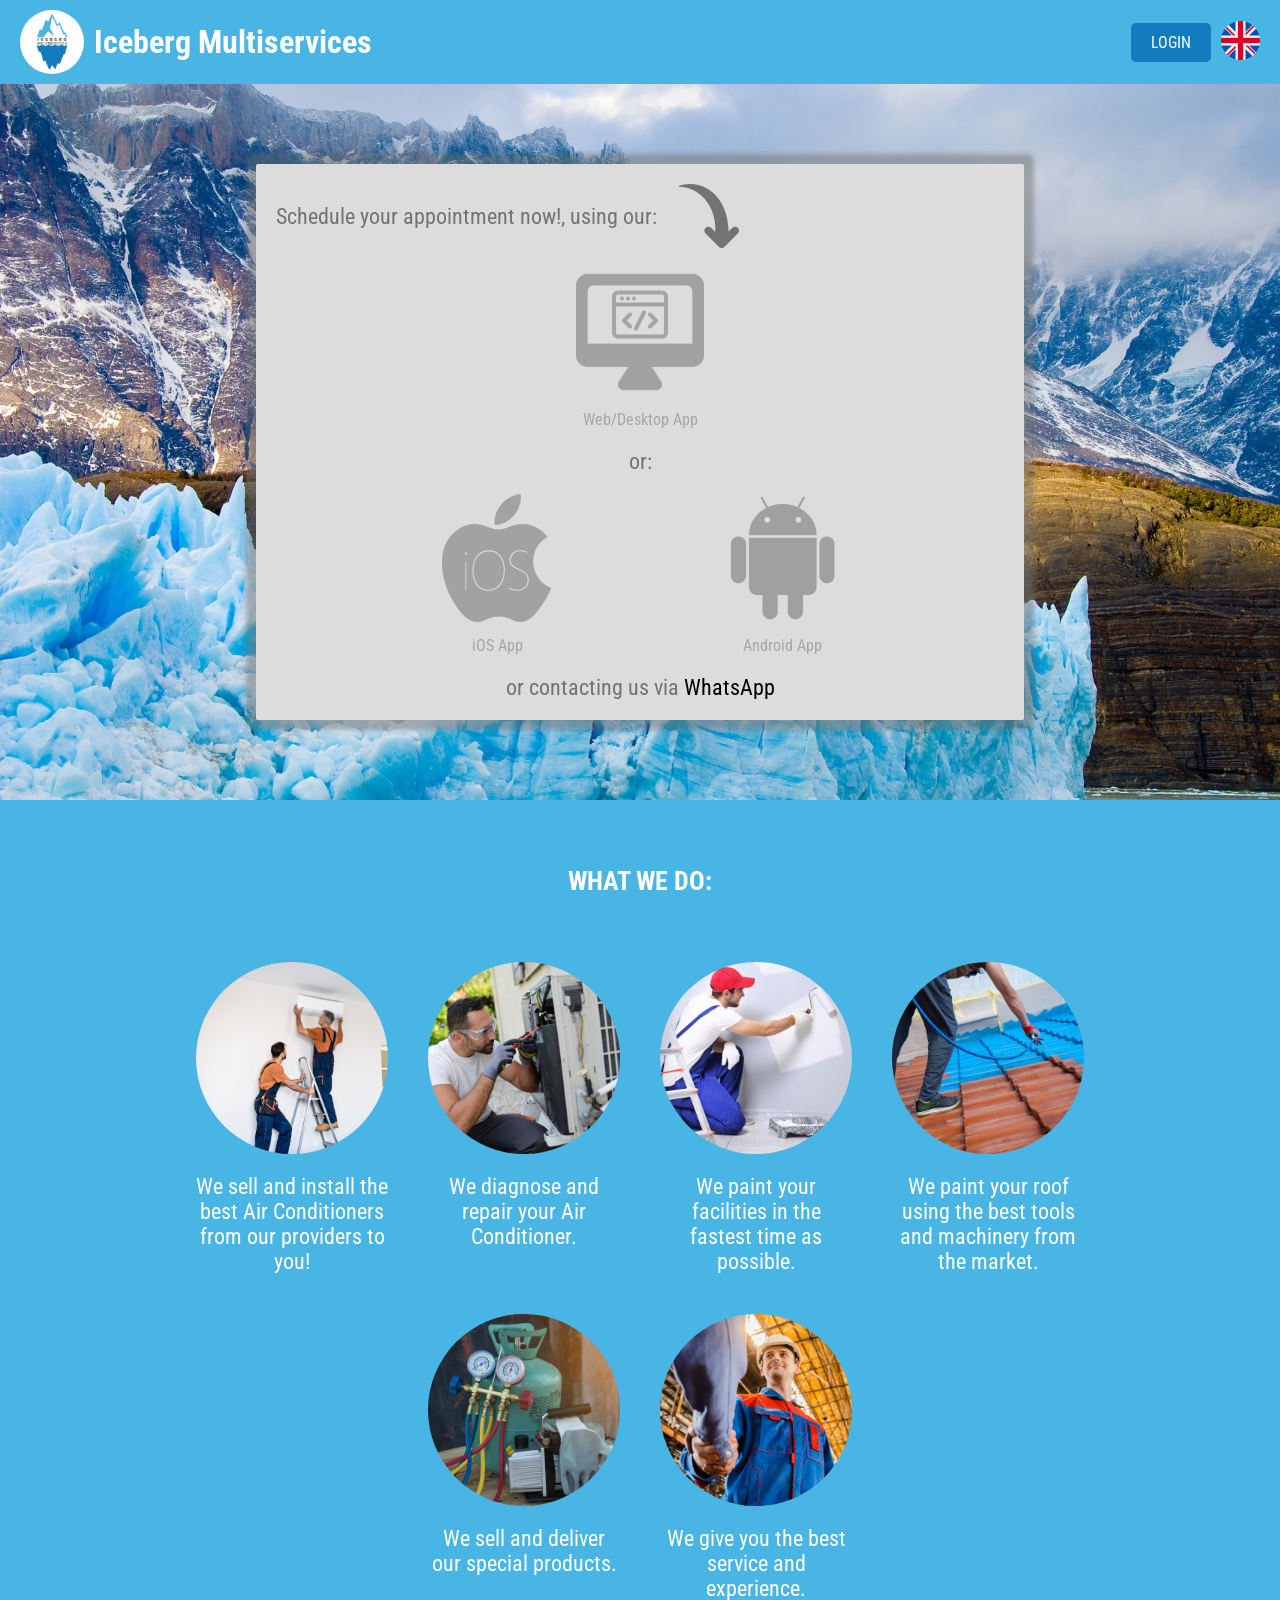
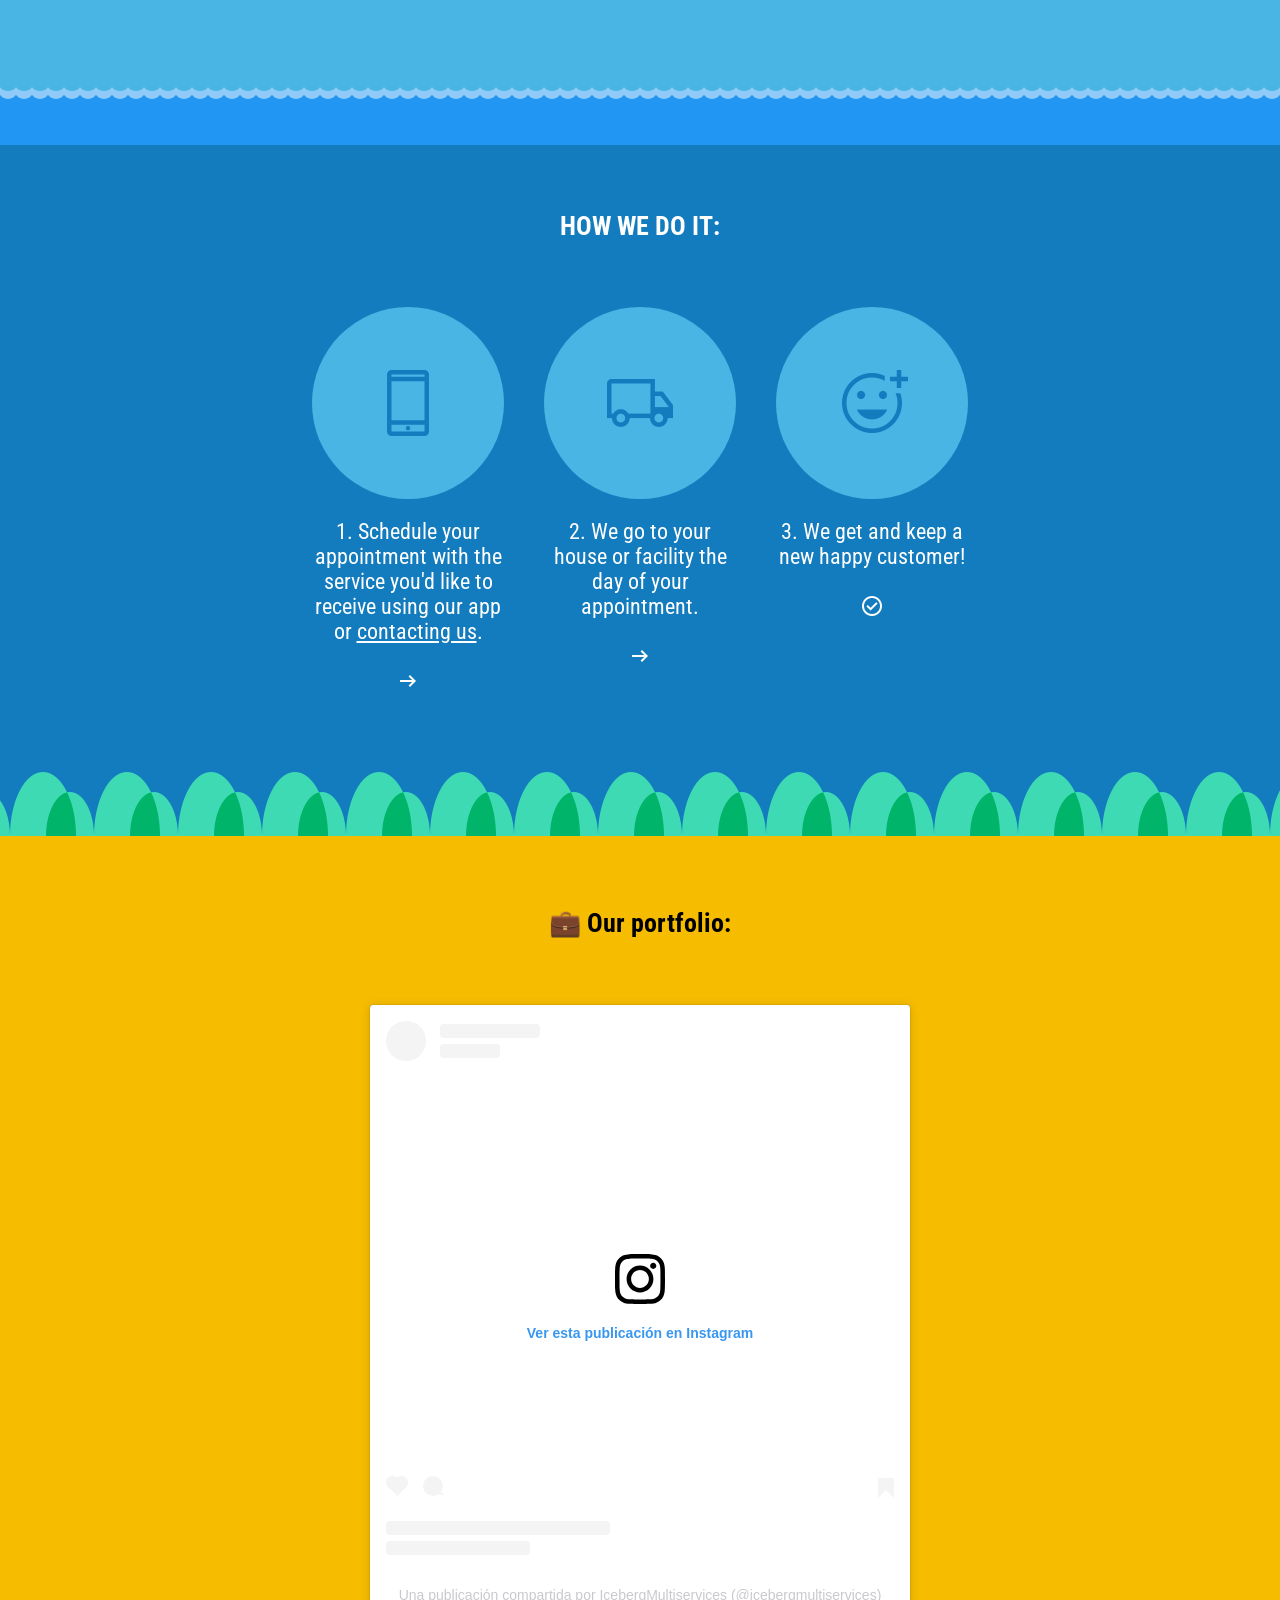
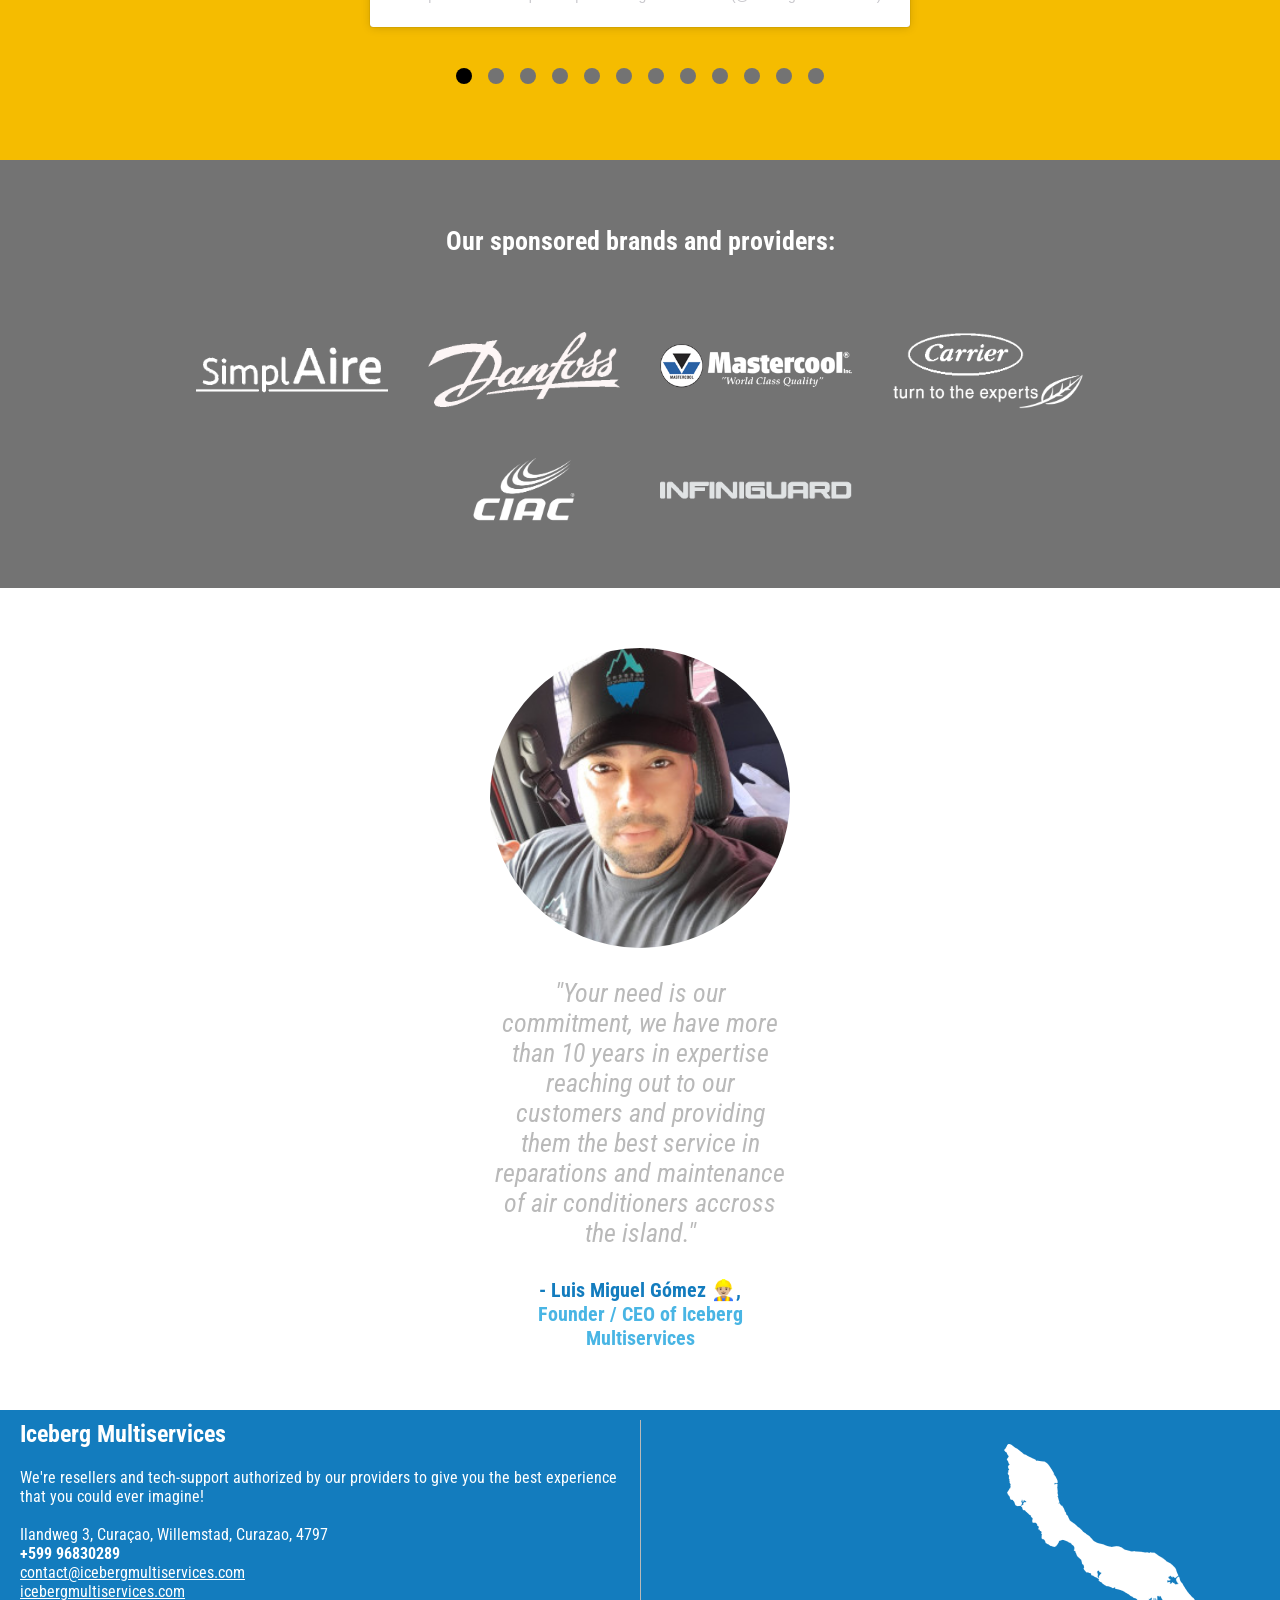
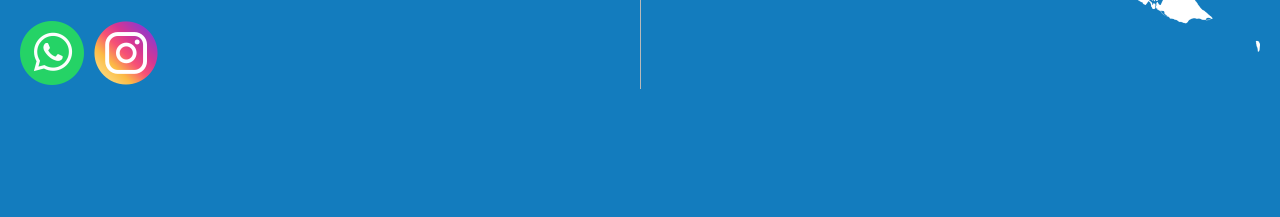
==== index.html @ 983db7c9 "Create markup and style for Language Window." ====
<!DOCTYPE html>
<html lang="en">

<head>
    <meta charset="UTF-8">
    <meta http-equiv="X-UA-Compatible" content="IE=edge">
    <meta name="viewport" content="width=device-width, initial-scale=1.0">
    <link rel="stylesheet" href="/css/index.css">
    <link rel="stylesheet" href="https://fonts.googleapis.com/css?family=Roboto%20Condensed">
    <link rel="stylesheet"
        href="https://fonts.googleapis.com/css2?family=Material+Symbols+Outlined:opsz,wght,FILL,GRAD@48,400,0,0" />
    <link rel="icon" type="image/png" href="/img/logo-rounded.png" />
    <title>Iceberg Multiservices</title>
    <script src="https://ajax.googleapis.com/ajax/libs/jquery/3.6.1/jquery.min.js"></script>
    <script src="/js/index.js"></script>
</head>

<body class="white-bg">
    <section class="popup-bg black-bg-opaque-5">
        <div class="window">
            <div class="row header">
                <button class="close-window light-grey">
                    <span class="material-symbols-outlined">close</span>
                </button>
            </div>

            <div class="row">
                <button class="language">
                    <img src="/img/index/languages/papiamento.png" alt="Papiamento Language">

                    <div class="text light-blue">Papiamentu</div>
                </button>

                <button class="language">
                    <img src="/img/index/languages/dutch.png" alt="Dutch Language">

                    <div class="text light-blue">Nederlands</div>
                </button>
            </div>

            <div class="row">
                <button class="language">
                    <img src="/img/index/languages/spanish.png" alt="Spanish Language">

                    <div class="text light-blue">Español</div>
                </button>

                <button class="language">
                    <img src="/img/index/languages/english.png" alt="English Language">

                    <div class="text light-blue">English</div>
                </button>
            </div>
        </div>
    </section>

    <header class="white light-blue-bg">
        <div class="left">
            <img src="/img/index/logo.jpeg" width="64" height="64" alt="Iceberg Multiservices Logo" />
            <h1>Iceberg Multiservices</h1>
        </div>

        <div class="right">
            <a class="btn normal dark-blue" href="#" onclick="return false;">Login</a>

            <button class="switch-language" title="Select Your Language">
                <img src="/img/index/languages/english.png" alt="Language Icon">
            </button>
        </div>
    </header>

    <section class="downloads">
        <div class="apps lightest-grey-bg">
            <div class="row header">
                <div class="dark-grey">Schedule your appointment now!, using our:</div>

                <img src="/img/index/download-arrow.png" alt="Schedule your appointment now." />
            </div>

            <div class="row">

                <!-- title="Web/Desktop App" -->
                <a class="disabled" href="#" target="_blank" title="Coming soon!" onclick="return false;">
                    <div>
                        <img src="/img/index/apps/open-web-app.png" alt="Open Web App">

                        <div class="text dark-grey">Web/Desktop App</div>
                    </div>
                </a>
            </div>

            <div class="row header center">
                <div class="dark-grey">or:</div>
            </div>

            <div class="row">
                <!-- title="iOS App" -->
                <a class="disabled" href="#" target="_blank" title="Coming soon!" onclick="return false;">
                    <div>
                        <img src="/img/index/apps/get-ios-app.png" alt="Get iOS App">

                        <div class="text dark-grey">iOS App</div>
                    </div>
                </a>

                <!-- title="Android App" -->
                <a class="disabled" href="#" target="_blank" title="Coming soon!" onclick="return false;">
                    <div>
                        <img src="/img/index/apps/get-android-app.png" alt="Get Android App">

                        <div class="text dark-grey">Android App</div>
                    </div>
                </a>
            </div>

            <div class="row header center">
                <div class="dark-grey">or contacting us via <a class="black" href="https://wa.me/59996830289"
                        target="_blank">WhatsApp</a></div>
            </div>
        </div>
    </section>

    <section class="services sea-waves light-blue-bg">
        <section class="row">
            <h3 class="white">What we do:</h3>
        </section>

        <section class="row">
            <div class="service">
                <img src="/img/index/services/air-conditioner-installation.jpg" alt="Air conditioner installation" />

                <p class="text white">We sell and install the best Air Conditioners from our providers to you!</p>
            </div>

            <div class="service">
                <img src="/img/index/services/air-conditioner-repair.jpg" alt="Air conditioner repair" />

                <p class="text white">We diagnose and repair your Air Conditioner.</p>
            </div>

            <div class="service">
                <img src="/img/index/services/facility-painting.jpg" alt="Facility painting" />

                <p class="text white">We paint your facilities in the fastest time as possible.</p>
            </div>

            <div class="service">
                <img src="/img/index/services/roof-painting.jpg" alt="Roof painting" />

                <p class="text white">We paint your roof using the best tools and machinery from the market.</p>
            </div>
        </section>

        <section class="row">
            <!-- TODO: Separate and specify products with more details... -->
            <div class="service">
                <img src="/img/index/services/special-products.jpg" alt="Special products" />

                <p class="text white">We sell and deliver our special products.</p>
            </div>

            <div class="service">
                <img src="/img/index/services/happy-customer.jpg" alt="Happy customer" />

                <p class="text white">We give you the best service and experience.</p>
            </div>
        </section>
    </section>

    <section class="services hills dark-blue-bg">
        <section class="row">
            <h3 class="white">How we do it:</h3>
        </section>

        <section class="row">
            <div class="service">
                <div class="icon-container light-blue-bg">
                    <span class="material-symbols-outlined dark-blue">phone_iphone</span>
                </div>

                <p class="text white">1. Schedule your appointment with the service you'd like to receive using our app
                    or <a class="white" href="https://wa.me/59996830289" target="_blank">contacting
                        us</a>.<br /><br /><span class="material-symbols-outlined white">arrow_right_alt</span></p>
            </div>

            <div class="service">
                <div class="icon-container light-blue-bg">
                    <span class="material-symbols-outlined dark-blue">local_shipping</span>
                </div>

                <p class="text white">2. We go to your house or facility the day of your appointment.<br /><br /><span
                        class="material-symbols-outlined white">arrow_right_alt</span></p>
            </div>

            <div class="service">
                <div class="icon-container light-blue-bg">
                    <span class="material-symbols-outlined dark-blue">add_reaction</span>
                </div>

                <p class="text white">3. We get and keep a new happy customer!<br /><br /><span
                        class="material-symbols-outlined white">check_circle</span></p>
            </div>
        </section>
    </section>

    <section class="services portfolio yellow-bg">
        <section class="row">
            <h3 class="black">💼 Our portfolio:</h3>
        </section>

        <section id="portfolio-1" class="row">
            <blockquote class="instagram-media" data-instgrm-captioned data-instgrm-permalink="https://www.instagram.com/tv/CVeFFWPDrGi/?utm_source=ig_embed&amp;utm_campaign=loading" data-instgrm-version="14" style=" background:#FFF; border:0; border-radius:3px; box-shadow:0 0 1px 0 rgba(0,0,0,0.5),0 1px 10px 0 rgba(0,0,0,0.15); margin: 1px; max-width:540px; min-width:326px; padding:0; width:99.375%; width:-webkit-calc(100% - 2px); width:calc(100% - 2px);"><div style="padding:16px;"> <a href="https://www.instagram.com/tv/CVeFFWPDrGi/?utm_source=ig_embed&amp;utm_campaign=loading" style=" background:#FFFFFF; line-height:0; padding:0 0; text-align:center; text-decoration:none; width:100%;" target="_blank"> <div style=" display: flex; flex-direction: row; align-items: center;"> <div style="background-color: #F4F4F4; border-radius: 50%; flex-grow: 0; height: 40px; margin-right: 14px; width: 40px;"></div> <div style="display: flex; flex-direction: column; flex-grow: 1; justify-content: center;"> <div style=" background-color: #F4F4F4; border-radius: 4px; flex-grow: 0; height: 14px; margin-bottom: 6px; width: 100px;"></div> <div style=" background-color: #F4F4F4; border-radius: 4px; flex-grow: 0; height: 14px; width: 60px;"></div></div></div><div style="padding: 19% 0;"></div> <div style="display:block; height:50px; margin:0 auto 12px; width:50px;"><svg width="50px" height="50px" viewBox="0 0 60 60" version="1.1" xmlns="https://www.w3.org/2000/svg" xmlns:xlink="https://www.w3.org/1999/xlink"><g stroke="none" stroke-width="1" fill="none" fill-rule="evenodd"><g transform="translate(-511.000000, -20.000000)" fill="#000000"><g><path d="M556.869,30.41 C554.814,30.41 553.148,32.076 553.148,34.131 C553.148,36.186 554.814,37.852 556.869,37.852 C558.924,37.852 560.59,36.186 560.59,34.131 C560.59,32.076 558.924,30.41 556.869,30.41 M541,60.657 C535.114,60.657 530.342,55.887 530.342,50 C530.342,44.114 535.114,39.342 541,39.342 C546.887,39.342 551.658,44.114 551.658,50 C551.658,55.887 546.887,60.657 541,60.657 M541,33.886 C532.1,33.886 524.886,41.1 524.886,50 C524.886,58.899 532.1,66.113 541,66.113 C549.9,66.113 557.115,58.899 557.115,50 C557.115,41.1 549.9,33.886 541,33.886 M565.378,62.101 C565.244,65.022 564.756,66.606 564.346,67.663 C563.803,69.06 563.154,70.057 562.106,71.106 C561.058,72.155 560.06,72.803 558.662,73.347 C557.607,73.757 556.021,74.244 553.102,74.378 C549.944,74.521 548.997,74.552 541,74.552 C533.003,74.552 532.056,74.521 528.898,74.378 C525.979,74.244 524.393,73.757 523.338,73.347 C521.94,72.803 520.942,72.155 519.894,71.106 C518.846,70.057 518.197,69.06 517.654,67.663 C517.244,66.606 516.755,65.022 516.623,62.101 C516.479,58.943 516.448,57.996 516.448,50 C516.448,42.003 516.479,41.056 516.623,37.899 C516.755,34.978 517.244,33.391 517.654,32.338 C518.197,30.938 518.846,29.942 519.894,28.894 C520.942,27.846 521.94,27.196 523.338,26.654 C524.393,26.244 525.979,25.756 528.898,25.623 C532.057,25.479 533.004,25.448 541,25.448 C548.997,25.448 549.943,25.479 553.102,25.623 C556.021,25.756 557.607,26.244 558.662,26.654 C560.06,27.196 561.058,27.846 562.106,28.894 C563.154,29.942 563.803,30.938 564.346,32.338 C564.756,33.391 565.244,34.978 565.378,37.899 C565.522,41.056 565.552,42.003 565.552,50 C565.552,57.996 565.522,58.943 565.378,62.101 M570.82,37.631 C570.674,34.438 570.167,32.258 569.425,30.349 C568.659,28.377 567.633,26.702 565.965,25.035 C564.297,23.368 562.623,22.342 560.652,21.575 C558.743,20.834 556.562,20.326 553.369,20.18 C550.169,20.033 549.148,20 541,20 C532.853,20 531.831,20.033 528.631,20.18 C525.438,20.326 523.257,20.834 521.349,21.575 C519.376,22.342 517.703,23.368 516.035,25.035 C514.368,26.702 513.342,28.377 512.574,30.349 C511.834,32.258 511.326,34.438 511.181,37.631 C511.035,40.831 511,41.851 511,50 C511,58.147 511.035,59.17 511.181,62.369 C511.326,65.562 511.834,67.743 512.574,69.651 C513.342,71.625 514.368,73.296 516.035,74.965 C517.703,76.634 519.376,77.658 521.349,78.425 C523.257,79.167 525.438,79.673 528.631,79.82 C531.831,79.965 532.853,80.001 541,80.001 C549.148,80.001 550.169,79.965 553.369,79.82 C556.562,79.673 558.743,79.167 560.652,78.425 C562.623,77.658 564.297,76.634 565.965,74.965 C567.633,73.296 568.659,71.625 569.425,69.651 C570.167,67.743 570.674,65.562 570.82,62.369 C570.966,59.17 571,58.147 571,50 C571,41.851 570.966,40.831 570.82,37.631"></path></g></g></g></svg></div><div style="padding-top: 8px;"> <div style=" color:#3897f0; font-family:Arial,sans-serif; font-size:14px; font-style:normal; font-weight:550; line-height:18px;">Ver esta publicación en Instagram</div></div><div style="padding: 12.5% 0;"></div> <div style="display: flex; flex-direction: row; margin-bottom: 14px; align-items: center;"><div> <div style="background-color: #F4F4F4; border-radius: 50%; height: 12.5px; width: 12.5px; transform: translateX(0px) translateY(7px);"></div> <div style="background-color: #F4F4F4; height: 12.5px; transform: rotate(-45deg) translateX(3px) translateY(1px); width: 12.5px; flex-grow: 0; margin-right: 14px; margin-left: 2px;"></div> <div style="background-color: #F4F4F4; border-radius: 50%; height: 12.5px; width: 12.5px; transform: translateX(9px) translateY(-18px);"></div></div><div style="margin-left: 8px;"> <div style=" background-color: #F4F4F4; border-radius: 50%; flex-grow: 0; height: 20px; width: 20px;"></div> <div style=" width: 0; height: 0; border-top: 2px solid transparent; border-left: 6px solid #f4f4f4; border-bottom: 2px solid transparent; transform: translateX(16px) translateY(-4px) rotate(30deg)"></div></div><div style="margin-left: auto;"> <div style=" width: 0px; border-top: 8px solid #F4F4F4; border-right: 8px solid transparent; transform: translateY(16px);"></div> <div style=" background-color: #F4F4F4; flex-grow: 0; height: 12px; width: 16px; transform: translateY(-4px);"></div> <div style=" width: 0; height: 0; border-top: 8px solid #F4F4F4; border-left: 8px solid transparent; transform: translateY(-4px) translateX(8px);"></div></div></div> <div style="display: flex; flex-direction: column; flex-grow: 1; justify-content: center; margin-bottom: 24px;"> <div style=" background-color: #F4F4F4; border-radius: 4px; flex-grow: 0; height: 14px; margin-bottom: 6px; width: 224px;"></div> <div style=" background-color: #F4F4F4; border-radius: 4px; flex-grow: 0; height: 14px; width: 144px;"></div></div></a><p style=" color:#c9c8cd; font-family:Arial,sans-serif; font-size:14px; line-height:17px; margin-bottom:0; margin-top:8px; overflow:hidden; padding:8px 0 7px; text-align:center; text-overflow:ellipsis; white-space:nowrap;"><a href="https://www.instagram.com/tv/CVeFFWPDrGi/?utm_source=ig_embed&amp;utm_campaign=loading" style=" color:#c9c8cd; font-family:Arial,sans-serif; font-size:14px; font-style:normal; font-weight:normal; line-height:17px; text-decoration:none;" target="_blank">Una publicación compartida por IcebergMultiservices (@icebergmultiservices)</a></p></div></blockquote> <script async src="//www.instagram.com/embed.js"></script>
        </section>

        <section id="portfolio-2" class="row" style="display: none;">
            <blockquote class="instagram-media" data-instgrm-captioned data-instgrm-permalink="https://www.instagram.com/tv/CVeEOpDD3O0/?utm_source=ig_embed&amp;utm_campaign=loading" data-instgrm-version="14" style=" background:#FFF; border:0; border-radius:3px; box-shadow:0 0 1px 0 rgba(0,0,0,0.5),0 1px 10px 0 rgba(0,0,0,0.15); margin: 1px; max-width:540px; min-width:326px; padding:0; width:99.375%; width:-webkit-calc(100% - 2px); width:calc(100% - 2px);"><div style="padding:16px;"> <a href="https://www.instagram.com/tv/CVeEOpDD3O0/?utm_source=ig_embed&amp;utm_campaign=loading" style=" background:#FFFFFF; line-height:0; padding:0 0; text-align:center; text-decoration:none; width:100%;" target="_blank"> <div style=" display: flex; flex-direction: row; align-items: center;"> <div style="background-color: #F4F4F4; border-radius: 50%; flex-grow: 0; height: 40px; margin-right: 14px; width: 40px;"></div> <div style="display: flex; flex-direction: column; flex-grow: 1; justify-content: center;"> <div style=" background-color: #F4F4F4; border-radius: 4px; flex-grow: 0; height: 14px; margin-bottom: 6px; width: 100px;"></div> <div style=" background-color: #F4F4F4; border-radius: 4px; flex-grow: 0; height: 14px; width: 60px;"></div></div></div><div style="padding: 19% 0;"></div> <div style="display:block; height:50px; margin:0 auto 12px; width:50px;"><svg width="50px" height="50px" viewBox="0 0 60 60" version="1.1" xmlns="https://www.w3.org/2000/svg" xmlns:xlink="https://www.w3.org/1999/xlink"><g stroke="none" stroke-width="1" fill="none" fill-rule="evenodd"><g transform="translate(-511.000000, -20.000000)" fill="#000000"><g><path d="M556.869,30.41 C554.814,30.41 553.148,32.076 553.148,34.131 C553.148,36.186 554.814,37.852 556.869,37.852 C558.924,37.852 560.59,36.186 560.59,34.131 C560.59,32.076 558.924,30.41 556.869,30.41 M541,60.657 C535.114,60.657 530.342,55.887 530.342,50 C530.342,44.114 535.114,39.342 541,39.342 C546.887,39.342 551.658,44.114 551.658,50 C551.658,55.887 546.887,60.657 541,60.657 M541,33.886 C532.1,33.886 524.886,41.1 524.886,50 C524.886,58.899 532.1,66.113 541,66.113 C549.9,66.113 557.115,58.899 557.115,50 C557.115,41.1 549.9,33.886 541,33.886 M565.378,62.101 C565.244,65.022 564.756,66.606 564.346,67.663 C563.803,69.06 563.154,70.057 562.106,71.106 C561.058,72.155 560.06,72.803 558.662,73.347 C557.607,73.757 556.021,74.244 553.102,74.378 C549.944,74.521 548.997,74.552 541,74.552 C533.003,74.552 532.056,74.521 528.898,74.378 C525.979,74.244 524.393,73.757 523.338,73.347 C521.94,72.803 520.942,72.155 519.894,71.106 C518.846,70.057 518.197,69.06 517.654,67.663 C517.244,66.606 516.755,65.022 516.623,62.101 C516.479,58.943 516.448,57.996 516.448,50 C516.448,42.003 516.479,41.056 516.623,37.899 C516.755,34.978 517.244,33.391 517.654,32.338 C518.197,30.938 518.846,29.942 519.894,28.894 C520.942,27.846 521.94,27.196 523.338,26.654 C524.393,26.244 525.979,25.756 528.898,25.623 C532.057,25.479 533.004,25.448 541,25.448 C548.997,25.448 549.943,25.479 553.102,25.623 C556.021,25.756 557.607,26.244 558.662,26.654 C560.06,27.196 561.058,27.846 562.106,28.894 C563.154,29.942 563.803,30.938 564.346,32.338 C564.756,33.391 565.244,34.978 565.378,37.899 C565.522,41.056 565.552,42.003 565.552,50 C565.552,57.996 565.522,58.943 565.378,62.101 M570.82,37.631 C570.674,34.438 570.167,32.258 569.425,30.349 C568.659,28.377 567.633,26.702 565.965,25.035 C564.297,23.368 562.623,22.342 560.652,21.575 C558.743,20.834 556.562,20.326 553.369,20.18 C550.169,20.033 549.148,20 541,20 C532.853,20 531.831,20.033 528.631,20.18 C525.438,20.326 523.257,20.834 521.349,21.575 C519.376,22.342 517.703,23.368 516.035,25.035 C514.368,26.702 513.342,28.377 512.574,30.349 C511.834,32.258 511.326,34.438 511.181,37.631 C511.035,40.831 511,41.851 511,50 C511,58.147 511.035,59.17 511.181,62.369 C511.326,65.562 511.834,67.743 512.574,69.651 C513.342,71.625 514.368,73.296 516.035,74.965 C517.703,76.634 519.376,77.658 521.349,78.425 C523.257,79.167 525.438,79.673 528.631,79.82 C531.831,79.965 532.853,80.001 541,80.001 C549.148,80.001 550.169,79.965 553.369,79.82 C556.562,79.673 558.743,79.167 560.652,78.425 C562.623,77.658 564.297,76.634 565.965,74.965 C567.633,73.296 568.659,71.625 569.425,69.651 C570.167,67.743 570.674,65.562 570.82,62.369 C570.966,59.17 571,58.147 571,50 C571,41.851 570.966,40.831 570.82,37.631"></path></g></g></g></svg></div><div style="padding-top: 8px;"> <div style=" color:#3897f0; font-family:Arial,sans-serif; font-size:14px; font-style:normal; font-weight:550; line-height:18px;">Ver esta publicación en Instagram</div></div><div style="padding: 12.5% 0;"></div> <div style="display: flex; flex-direction: row; margin-bottom: 14px; align-items: center;"><div> <div style="background-color: #F4F4F4; border-radius: 50%; height: 12.5px; width: 12.5px; transform: translateX(0px) translateY(7px);"></div> <div style="background-color: #F4F4F4; height: 12.5px; transform: rotate(-45deg) translateX(3px) translateY(1px); width: 12.5px; flex-grow: 0; margin-right: 14px; margin-left: 2px;"></div> <div style="background-color: #F4F4F4; border-radius: 50%; height: 12.5px; width: 12.5px; transform: translateX(9px) translateY(-18px);"></div></div><div style="margin-left: 8px;"> <div style=" background-color: #F4F4F4; border-radius: 50%; flex-grow: 0; height: 20px; width: 20px;"></div> <div style=" width: 0; height: 0; border-top: 2px solid transparent; border-left: 6px solid #f4f4f4; border-bottom: 2px solid transparent; transform: translateX(16px) translateY(-4px) rotate(30deg)"></div></div><div style="margin-left: auto;"> <div style=" width: 0px; border-top: 8px solid #F4F4F4; border-right: 8px solid transparent; transform: translateY(16px);"></div> <div style=" background-color: #F4F4F4; flex-grow: 0; height: 12px; width: 16px; transform: translateY(-4px);"></div> <div style=" width: 0; height: 0; border-top: 8px solid #F4F4F4; border-left: 8px solid transparent; transform: translateY(-4px) translateX(8px);"></div></div></div> <div style="display: flex; flex-direction: column; flex-grow: 1; justify-content: center; margin-bottom: 24px;"> <div style=" background-color: #F4F4F4; border-radius: 4px; flex-grow: 0; height: 14px; margin-bottom: 6px; width: 224px;"></div> <div style=" background-color: #F4F4F4; border-radius: 4px; flex-grow: 0; height: 14px; width: 144px;"></div></div></a><p style=" color:#c9c8cd; font-family:Arial,sans-serif; font-size:14px; line-height:17px; margin-bottom:0; margin-top:8px; overflow:hidden; padding:8px 0 7px; text-align:center; text-overflow:ellipsis; white-space:nowrap;"><a href="https://www.instagram.com/tv/CVeEOpDD3O0/?utm_source=ig_embed&amp;utm_campaign=loading" style=" color:#c9c8cd; font-family:Arial,sans-serif; font-size:14px; font-style:normal; font-weight:normal; line-height:17px; text-decoration:none;" target="_blank">Una publicación compartida por IcebergMultiservices (@icebergmultiservices)</a></p></div></blockquote> <script async src="//www.instagram.com/embed.js"></script>
        </section>

        <section id="portfolio-3" class="row" style="display: none;">
            <blockquote class="instagram-media" data-instgrm-captioned data-instgrm-permalink="https://www.instagram.com/p/CVeDAeVtmqK/?utm_source=ig_embed&amp;utm_campaign=loading" data-instgrm-version="14" style=" background:#FFF; border:0; border-radius:3px; box-shadow:0 0 1px 0 rgba(0,0,0,0.5),0 1px 10px 0 rgba(0,0,0,0.15); margin: 1px; max-width:540px; min-width:326px; padding:0; width:99.375%; width:-webkit-calc(100% - 2px); width:calc(100% - 2px);"><div style="padding:16px;"> <a href="https://www.instagram.com/p/CVeDAeVtmqK/?utm_source=ig_embed&amp;utm_campaign=loading" style=" background:#FFFFFF; line-height:0; padding:0 0; text-align:center; text-decoration:none; width:100%;" target="_blank"> <div style=" display: flex; flex-direction: row; align-items: center;"> <div style="background-color: #F4F4F4; border-radius: 50%; flex-grow: 0; height: 40px; margin-right: 14px; width: 40px;"></div> <div style="display: flex; flex-direction: column; flex-grow: 1; justify-content: center;"> <div style=" background-color: #F4F4F4; border-radius: 4px; flex-grow: 0; height: 14px; margin-bottom: 6px; width: 100px;"></div> <div style=" background-color: #F4F4F4; border-radius: 4px; flex-grow: 0; height: 14px; width: 60px;"></div></div></div><div style="padding: 19% 0;"></div> <div style="display:block; height:50px; margin:0 auto 12px; width:50px;"><svg width="50px" height="50px" viewBox="0 0 60 60" version="1.1" xmlns="https://www.w3.org/2000/svg" xmlns:xlink="https://www.w3.org/1999/xlink"><g stroke="none" stroke-width="1" fill="none" fill-rule="evenodd"><g transform="translate(-511.000000, -20.000000)" fill="#000000"><g><path d="M556.869,30.41 C554.814,30.41 553.148,32.076 553.148,34.131 C553.148,36.186 554.814,37.852 556.869,37.852 C558.924,37.852 560.59,36.186 560.59,34.131 C560.59,32.076 558.924,30.41 556.869,30.41 M541,60.657 C535.114,60.657 530.342,55.887 530.342,50 C530.342,44.114 535.114,39.342 541,39.342 C546.887,39.342 551.658,44.114 551.658,50 C551.658,55.887 546.887,60.657 541,60.657 M541,33.886 C532.1,33.886 524.886,41.1 524.886,50 C524.886,58.899 532.1,66.113 541,66.113 C549.9,66.113 557.115,58.899 557.115,50 C557.115,41.1 549.9,33.886 541,33.886 M565.378,62.101 C565.244,65.022 564.756,66.606 564.346,67.663 C563.803,69.06 563.154,70.057 562.106,71.106 C561.058,72.155 560.06,72.803 558.662,73.347 C557.607,73.757 556.021,74.244 553.102,74.378 C549.944,74.521 548.997,74.552 541,74.552 C533.003,74.552 532.056,74.521 528.898,74.378 C525.979,74.244 524.393,73.757 523.338,73.347 C521.94,72.803 520.942,72.155 519.894,71.106 C518.846,70.057 518.197,69.06 517.654,67.663 C517.244,66.606 516.755,65.022 516.623,62.101 C516.479,58.943 516.448,57.996 516.448,50 C516.448,42.003 516.479,41.056 516.623,37.899 C516.755,34.978 517.244,33.391 517.654,32.338 C518.197,30.938 518.846,29.942 519.894,28.894 C520.942,27.846 521.94,27.196 523.338,26.654 C524.393,26.244 525.979,25.756 528.898,25.623 C532.057,25.479 533.004,25.448 541,25.448 C548.997,25.448 549.943,25.479 553.102,25.623 C556.021,25.756 557.607,26.244 558.662,26.654 C560.06,27.196 561.058,27.846 562.106,28.894 C563.154,29.942 563.803,30.938 564.346,32.338 C564.756,33.391 565.244,34.978 565.378,37.899 C565.522,41.056 565.552,42.003 565.552,50 C565.552,57.996 565.522,58.943 565.378,62.101 M570.82,37.631 C570.674,34.438 570.167,32.258 569.425,30.349 C568.659,28.377 567.633,26.702 565.965,25.035 C564.297,23.368 562.623,22.342 560.652,21.575 C558.743,20.834 556.562,20.326 553.369,20.18 C550.169,20.033 549.148,20 541,20 C532.853,20 531.831,20.033 528.631,20.18 C525.438,20.326 523.257,20.834 521.349,21.575 C519.376,22.342 517.703,23.368 516.035,25.035 C514.368,26.702 513.342,28.377 512.574,30.349 C511.834,32.258 511.326,34.438 511.181,37.631 C511.035,40.831 511,41.851 511,50 C511,58.147 511.035,59.17 511.181,62.369 C511.326,65.562 511.834,67.743 512.574,69.651 C513.342,71.625 514.368,73.296 516.035,74.965 C517.703,76.634 519.376,77.658 521.349,78.425 C523.257,79.167 525.438,79.673 528.631,79.82 C531.831,79.965 532.853,80.001 541,80.001 C549.148,80.001 550.169,79.965 553.369,79.82 C556.562,79.673 558.743,79.167 560.652,78.425 C562.623,77.658 564.297,76.634 565.965,74.965 C567.633,73.296 568.659,71.625 569.425,69.651 C570.167,67.743 570.674,65.562 570.82,62.369 C570.966,59.17 571,58.147 571,50 C571,41.851 570.966,40.831 570.82,37.631"></path></g></g></g></svg></div><div style="padding-top: 8px;"> <div style=" color:#3897f0; font-family:Arial,sans-serif; font-size:14px; font-style:normal; font-weight:550; line-height:18px;">Ver esta publicación en Instagram</div></div><div style="padding: 12.5% 0;"></div> <div style="display: flex; flex-direction: row; margin-bottom: 14px; align-items: center;"><div> <div style="background-color: #F4F4F4; border-radius: 50%; height: 12.5px; width: 12.5px; transform: translateX(0px) translateY(7px);"></div> <div style="background-color: #F4F4F4; height: 12.5px; transform: rotate(-45deg) translateX(3px) translateY(1px); width: 12.5px; flex-grow: 0; margin-right: 14px; margin-left: 2px;"></div> <div style="background-color: #F4F4F4; border-radius: 50%; height: 12.5px; width: 12.5px; transform: translateX(9px) translateY(-18px);"></div></div><div style="margin-left: 8px;"> <div style=" background-color: #F4F4F4; border-radius: 50%; flex-grow: 0; height: 20px; width: 20px;"></div> <div style=" width: 0; height: 0; border-top: 2px solid transparent; border-left: 6px solid #f4f4f4; border-bottom: 2px solid transparent; transform: translateX(16px) translateY(-4px) rotate(30deg)"></div></div><div style="margin-left: auto;"> <div style=" width: 0px; border-top: 8px solid #F4F4F4; border-right: 8px solid transparent; transform: translateY(16px);"></div> <div style=" background-color: #F4F4F4; flex-grow: 0; height: 12px; width: 16px; transform: translateY(-4px);"></div> <div style=" width: 0; height: 0; border-top: 8px solid #F4F4F4; border-left: 8px solid transparent; transform: translateY(-4px) translateX(8px);"></div></div></div> <div style="display: flex; flex-direction: column; flex-grow: 1; justify-content: center; margin-bottom: 24px;"> <div style=" background-color: #F4F4F4; border-radius: 4px; flex-grow: 0; height: 14px; margin-bottom: 6px; width: 224px;"></div> <div style=" background-color: #F4F4F4; border-radius: 4px; flex-grow: 0; height: 14px; width: 144px;"></div></div></a><p style=" color:#c9c8cd; font-family:Arial,sans-serif; font-size:14px; line-height:17px; margin-bottom:0; margin-top:8px; overflow:hidden; padding:8px 0 7px; text-align:center; text-overflow:ellipsis; white-space:nowrap;"><a href="https://www.instagram.com/p/CVeDAeVtmqK/?utm_source=ig_embed&amp;utm_campaign=loading" style=" color:#c9c8cd; font-family:Arial,sans-serif; font-size:14px; font-style:normal; font-weight:normal; line-height:17px; text-decoration:none;" target="_blank">Una publicación compartida por IcebergMultiservices (@icebergmultiservices)</a></p></div></blockquote> <script async src="//www.instagram.com/embed.js"></script>
        </section>

        <section id="portfolio-4" class="row" style="display: none;">
            <blockquote class="instagram-media" data-instgrm-captioned data-instgrm-permalink="https://www.instagram.com/p/CVeDqEjt__k/?utm_source=ig_embed&amp;utm_campaign=loading" data-instgrm-version="14" style=" background:#FFF; border:0; border-radius:3px; box-shadow:0 0 1px 0 rgba(0,0,0,0.5),0 1px 10px 0 rgba(0,0,0,0.15); margin: 1px; max-width:540px; min-width:326px; padding:0; width:99.375%; width:-webkit-calc(100% - 2px); width:calc(100% - 2px);"><div style="padding:16px;"> <a href="https://www.instagram.com/p/CVeDqEjt__k/?utm_source=ig_embed&amp;utm_campaign=loading" style=" background:#FFFFFF; line-height:0; padding:0 0; text-align:center; text-decoration:none; width:100%;" target="_blank"> <div style=" display: flex; flex-direction: row; align-items: center;"> <div style="background-color: #F4F4F4; border-radius: 50%; flex-grow: 0; height: 40px; margin-right: 14px; width: 40px;"></div> <div style="display: flex; flex-direction: column; flex-grow: 1; justify-content: center;"> <div style=" background-color: #F4F4F4; border-radius: 4px; flex-grow: 0; height: 14px; margin-bottom: 6px; width: 100px;"></div> <div style=" background-color: #F4F4F4; border-radius: 4px; flex-grow: 0; height: 14px; width: 60px;"></div></div></div><div style="padding: 19% 0;"></div> <div style="display:block; height:50px; margin:0 auto 12px; width:50px;"><svg width="50px" height="50px" viewBox="0 0 60 60" version="1.1" xmlns="https://www.w3.org/2000/svg" xmlns:xlink="https://www.w3.org/1999/xlink"><g stroke="none" stroke-width="1" fill="none" fill-rule="evenodd"><g transform="translate(-511.000000, -20.000000)" fill="#000000"><g><path d="M556.869,30.41 C554.814,30.41 553.148,32.076 553.148,34.131 C553.148,36.186 554.814,37.852 556.869,37.852 C558.924,37.852 560.59,36.186 560.59,34.131 C560.59,32.076 558.924,30.41 556.869,30.41 M541,60.657 C535.114,60.657 530.342,55.887 530.342,50 C530.342,44.114 535.114,39.342 541,39.342 C546.887,39.342 551.658,44.114 551.658,50 C551.658,55.887 546.887,60.657 541,60.657 M541,33.886 C532.1,33.886 524.886,41.1 524.886,50 C524.886,58.899 532.1,66.113 541,66.113 C549.9,66.113 557.115,58.899 557.115,50 C557.115,41.1 549.9,33.886 541,33.886 M565.378,62.101 C565.244,65.022 564.756,66.606 564.346,67.663 C563.803,69.06 563.154,70.057 562.106,71.106 C561.058,72.155 560.06,72.803 558.662,73.347 C557.607,73.757 556.021,74.244 553.102,74.378 C549.944,74.521 548.997,74.552 541,74.552 C533.003,74.552 532.056,74.521 528.898,74.378 C525.979,74.244 524.393,73.757 523.338,73.347 C521.94,72.803 520.942,72.155 519.894,71.106 C518.846,70.057 518.197,69.06 517.654,67.663 C517.244,66.606 516.755,65.022 516.623,62.101 C516.479,58.943 516.448,57.996 516.448,50 C516.448,42.003 516.479,41.056 516.623,37.899 C516.755,34.978 517.244,33.391 517.654,32.338 C518.197,30.938 518.846,29.942 519.894,28.894 C520.942,27.846 521.94,27.196 523.338,26.654 C524.393,26.244 525.979,25.756 528.898,25.623 C532.057,25.479 533.004,25.448 541,25.448 C548.997,25.448 549.943,25.479 553.102,25.623 C556.021,25.756 557.607,26.244 558.662,26.654 C560.06,27.196 561.058,27.846 562.106,28.894 C563.154,29.942 563.803,30.938 564.346,32.338 C564.756,33.391 565.244,34.978 565.378,37.899 C565.522,41.056 565.552,42.003 565.552,50 C565.552,57.996 565.522,58.943 565.378,62.101 M570.82,37.631 C570.674,34.438 570.167,32.258 569.425,30.349 C568.659,28.377 567.633,26.702 565.965,25.035 C564.297,23.368 562.623,22.342 560.652,21.575 C558.743,20.834 556.562,20.326 553.369,20.18 C550.169,20.033 549.148,20 541,20 C532.853,20 531.831,20.033 528.631,20.18 C525.438,20.326 523.257,20.834 521.349,21.575 C519.376,22.342 517.703,23.368 516.035,25.035 C514.368,26.702 513.342,28.377 512.574,30.349 C511.834,32.258 511.326,34.438 511.181,37.631 C511.035,40.831 511,41.851 511,50 C511,58.147 511.035,59.17 511.181,62.369 C511.326,65.562 511.834,67.743 512.574,69.651 C513.342,71.625 514.368,73.296 516.035,74.965 C517.703,76.634 519.376,77.658 521.349,78.425 C523.257,79.167 525.438,79.673 528.631,79.82 C531.831,79.965 532.853,80.001 541,80.001 C549.148,80.001 550.169,79.965 553.369,79.82 C556.562,79.673 558.743,79.167 560.652,78.425 C562.623,77.658 564.297,76.634 565.965,74.965 C567.633,73.296 568.659,71.625 569.425,69.651 C570.167,67.743 570.674,65.562 570.82,62.369 C570.966,59.17 571,58.147 571,50 C571,41.851 570.966,40.831 570.82,37.631"></path></g></g></g></svg></div><div style="padding-top: 8px;"> <div style=" color:#3897f0; font-family:Arial,sans-serif; font-size:14px; font-style:normal; font-weight:550; line-height:18px;">Ver esta publicación en Instagram</div></div><div style="padding: 12.5% 0;"></div> <div style="display: flex; flex-direction: row; margin-bottom: 14px; align-items: center;"><div> <div style="background-color: #F4F4F4; border-radius: 50%; height: 12.5px; width: 12.5px; transform: translateX(0px) translateY(7px);"></div> <div style="background-color: #F4F4F4; height: 12.5px; transform: rotate(-45deg) translateX(3px) translateY(1px); width: 12.5px; flex-grow: 0; margin-right: 14px; margin-left: 2px;"></div> <div style="background-color: #F4F4F4; border-radius: 50%; height: 12.5px; width: 12.5px; transform: translateX(9px) translateY(-18px);"></div></div><div style="margin-left: 8px;"> <div style=" background-color: #F4F4F4; border-radius: 50%; flex-grow: 0; height: 20px; width: 20px;"></div> <div style=" width: 0; height: 0; border-top: 2px solid transparent; border-left: 6px solid #f4f4f4; border-bottom: 2px solid transparent; transform: translateX(16px) translateY(-4px) rotate(30deg)"></div></div><div style="margin-left: auto;"> <div style=" width: 0px; border-top: 8px solid #F4F4F4; border-right: 8px solid transparent; transform: translateY(16px);"></div> <div style=" background-color: #F4F4F4; flex-grow: 0; height: 12px; width: 16px; transform: translateY(-4px);"></div> <div style=" width: 0; height: 0; border-top: 8px solid #F4F4F4; border-left: 8px solid transparent; transform: translateY(-4px) translateX(8px);"></div></div></div> <div style="display: flex; flex-direction: column; flex-grow: 1; justify-content: center; margin-bottom: 24px;"> <div style=" background-color: #F4F4F4; border-radius: 4px; flex-grow: 0; height: 14px; margin-bottom: 6px; width: 224px;"></div> <div style=" background-color: #F4F4F4; border-radius: 4px; flex-grow: 0; height: 14px; width: 144px;"></div></div></a><p style=" color:#c9c8cd; font-family:Arial,sans-serif; font-size:14px; line-height:17px; margin-bottom:0; margin-top:8px; overflow:hidden; padding:8px 0 7px; text-align:center; text-overflow:ellipsis; white-space:nowrap;"><a href="https://www.instagram.com/p/CVeDqEjt__k/?utm_source=ig_embed&amp;utm_campaign=loading" style=" color:#c9c8cd; font-family:Arial,sans-serif; font-size:14px; font-style:normal; font-weight:normal; line-height:17px; text-decoration:none;" target="_blank">Una publicación compartida por IcebergMultiservices (@icebergmultiservices)</a></p></div></blockquote> <script async src="//www.instagram.com/embed.js"></script>
        </section>

        <section id="portfolio-5" class="row" style="display: none;">
            <blockquote class="instagram-media" data-instgrm-captioned data-instgrm-permalink="https://www.instagram.com/p/CVeCjgPtNFy/?utm_source=ig_embed&amp;utm_campaign=loading" data-instgrm-version="14" style=" background:#FFF; border:0; border-radius:3px; box-shadow:0 0 1px 0 rgba(0,0,0,0.5),0 1px 10px 0 rgba(0,0,0,0.15); margin: 1px; max-width:540px; min-width:326px; padding:0; width:99.375%; width:-webkit-calc(100% - 2px); width:calc(100% - 2px);"><div style="padding:16px;"> <a href="https://www.instagram.com/p/CVeCjgPtNFy/?utm_source=ig_embed&amp;utm_campaign=loading" style=" background:#FFFFFF; line-height:0; padding:0 0; text-align:center; text-decoration:none; width:100%;" target="_blank"> <div style=" display: flex; flex-direction: row; align-items: center;"> <div style="background-color: #F4F4F4; border-radius: 50%; flex-grow: 0; height: 40px; margin-right: 14px; width: 40px;"></div> <div style="display: flex; flex-direction: column; flex-grow: 1; justify-content: center;"> <div style=" background-color: #F4F4F4; border-radius: 4px; flex-grow: 0; height: 14px; margin-bottom: 6px; width: 100px;"></div> <div style=" background-color: #F4F4F4; border-radius: 4px; flex-grow: 0; height: 14px; width: 60px;"></div></div></div><div style="padding: 19% 0;"></div> <div style="display:block; height:50px; margin:0 auto 12px; width:50px;"><svg width="50px" height="50px" viewBox="0 0 60 60" version="1.1" xmlns="https://www.w3.org/2000/svg" xmlns:xlink="https://www.w3.org/1999/xlink"><g stroke="none" stroke-width="1" fill="none" fill-rule="evenodd"><g transform="translate(-511.000000, -20.000000)" fill="#000000"><g><path d="M556.869,30.41 C554.814,30.41 553.148,32.076 553.148,34.131 C553.148,36.186 554.814,37.852 556.869,37.852 C558.924,37.852 560.59,36.186 560.59,34.131 C560.59,32.076 558.924,30.41 556.869,30.41 M541,60.657 C535.114,60.657 530.342,55.887 530.342,50 C530.342,44.114 535.114,39.342 541,39.342 C546.887,39.342 551.658,44.114 551.658,50 C551.658,55.887 546.887,60.657 541,60.657 M541,33.886 C532.1,33.886 524.886,41.1 524.886,50 C524.886,58.899 532.1,66.113 541,66.113 C549.9,66.113 557.115,58.899 557.115,50 C557.115,41.1 549.9,33.886 541,33.886 M565.378,62.101 C565.244,65.022 564.756,66.606 564.346,67.663 C563.803,69.06 563.154,70.057 562.106,71.106 C561.058,72.155 560.06,72.803 558.662,73.347 C557.607,73.757 556.021,74.244 553.102,74.378 C549.944,74.521 548.997,74.552 541,74.552 C533.003,74.552 532.056,74.521 528.898,74.378 C525.979,74.244 524.393,73.757 523.338,73.347 C521.94,72.803 520.942,72.155 519.894,71.106 C518.846,70.057 518.197,69.06 517.654,67.663 C517.244,66.606 516.755,65.022 516.623,62.101 C516.479,58.943 516.448,57.996 516.448,50 C516.448,42.003 516.479,41.056 516.623,37.899 C516.755,34.978 517.244,33.391 517.654,32.338 C518.197,30.938 518.846,29.942 519.894,28.894 C520.942,27.846 521.94,27.196 523.338,26.654 C524.393,26.244 525.979,25.756 528.898,25.623 C532.057,25.479 533.004,25.448 541,25.448 C548.997,25.448 549.943,25.479 553.102,25.623 C556.021,25.756 557.607,26.244 558.662,26.654 C560.06,27.196 561.058,27.846 562.106,28.894 C563.154,29.942 563.803,30.938 564.346,32.338 C564.756,33.391 565.244,34.978 565.378,37.899 C565.522,41.056 565.552,42.003 565.552,50 C565.552,57.996 565.522,58.943 565.378,62.101 M570.82,37.631 C570.674,34.438 570.167,32.258 569.425,30.349 C568.659,28.377 567.633,26.702 565.965,25.035 C564.297,23.368 562.623,22.342 560.652,21.575 C558.743,20.834 556.562,20.326 553.369,20.18 C550.169,20.033 549.148,20 541,20 C532.853,20 531.831,20.033 528.631,20.18 C525.438,20.326 523.257,20.834 521.349,21.575 C519.376,22.342 517.703,23.368 516.035,25.035 C514.368,26.702 513.342,28.377 512.574,30.349 C511.834,32.258 511.326,34.438 511.181,37.631 C511.035,40.831 511,41.851 511,50 C511,58.147 511.035,59.17 511.181,62.369 C511.326,65.562 511.834,67.743 512.574,69.651 C513.342,71.625 514.368,73.296 516.035,74.965 C517.703,76.634 519.376,77.658 521.349,78.425 C523.257,79.167 525.438,79.673 528.631,79.82 C531.831,79.965 532.853,80.001 541,80.001 C549.148,80.001 550.169,79.965 553.369,79.82 C556.562,79.673 558.743,79.167 560.652,78.425 C562.623,77.658 564.297,76.634 565.965,74.965 C567.633,73.296 568.659,71.625 569.425,69.651 C570.167,67.743 570.674,65.562 570.82,62.369 C570.966,59.17 571,58.147 571,50 C571,41.851 570.966,40.831 570.82,37.631"></path></g></g></g></svg></div><div style="padding-top: 8px;"> <div style=" color:#3897f0; font-family:Arial,sans-serif; font-size:14px; font-style:normal; font-weight:550; line-height:18px;">Ver esta publicación en Instagram</div></div><div style="padding: 12.5% 0;"></div> <div style="display: flex; flex-direction: row; margin-bottom: 14px; align-items: center;"><div> <div style="background-color: #F4F4F4; border-radius: 50%; height: 12.5px; width: 12.5px; transform: translateX(0px) translateY(7px);"></div> <div style="background-color: #F4F4F4; height: 12.5px; transform: rotate(-45deg) translateX(3px) translateY(1px); width: 12.5px; flex-grow: 0; margin-right: 14px; margin-left: 2px;"></div> <div style="background-color: #F4F4F4; border-radius: 50%; height: 12.5px; width: 12.5px; transform: translateX(9px) translateY(-18px);"></div></div><div style="margin-left: 8px;"> <div style=" background-color: #F4F4F4; border-radius: 50%; flex-grow: 0; height: 20px; width: 20px;"></div> <div style=" width: 0; height: 0; border-top: 2px solid transparent; border-left: 6px solid #f4f4f4; border-bottom: 2px solid transparent; transform: translateX(16px) translateY(-4px) rotate(30deg)"></div></div><div style="margin-left: auto;"> <div style=" width: 0px; border-top: 8px solid #F4F4F4; border-right: 8px solid transparent; transform: translateY(16px);"></div> <div style=" background-color: #F4F4F4; flex-grow: 0; height: 12px; width: 16px; transform: translateY(-4px);"></div> <div style=" width: 0; height: 0; border-top: 8px solid #F4F4F4; border-left: 8px solid transparent; transform: translateY(-4px) translateX(8px);"></div></div></div> <div style="display: flex; flex-direction: column; flex-grow: 1; justify-content: center; margin-bottom: 24px;"> <div style=" background-color: #F4F4F4; border-radius: 4px; flex-grow: 0; height: 14px; margin-bottom: 6px; width: 224px;"></div> <div style=" background-color: #F4F4F4; border-radius: 4px; flex-grow: 0; height: 14px; width: 144px;"></div></div></a><p style=" color:#c9c8cd; font-family:Arial,sans-serif; font-size:14px; line-height:17px; margin-bottom:0; margin-top:8px; overflow:hidden; padding:8px 0 7px; text-align:center; text-overflow:ellipsis; white-space:nowrap;"><a href="https://www.instagram.com/p/CVeCjgPtNFy/?utm_source=ig_embed&amp;utm_campaign=loading" style=" color:#c9c8cd; font-family:Arial,sans-serif; font-size:14px; font-style:normal; font-weight:normal; line-height:17px; text-decoration:none;" target="_blank">Una publicación compartida por IcebergMultiservices (@icebergmultiservices)</a></p></div></blockquote> <script async src="//www.instagram.com/embed.js"></script>
        </section>

        <section id="portfolio-6" class="row" style="display: none;">
            <blockquote class="instagram-media" data-instgrm-captioned data-instgrm-permalink="https://www.instagram.com/p/CVeCX_UNyh_/?utm_source=ig_embed&amp;utm_campaign=loading" data-instgrm-version="14" style=" background:#FFF; border:0; border-radius:3px; box-shadow:0 0 1px 0 rgba(0,0,0,0.5),0 1px 10px 0 rgba(0,0,0,0.15); margin: 1px; max-width:540px; min-width:326px; padding:0; width:99.375%; width:-webkit-calc(100% - 2px); width:calc(100% - 2px);"><div style="padding:16px;"> <a href="https://www.instagram.com/p/CVeCX_UNyh_/?utm_source=ig_embed&amp;utm_campaign=loading" style=" background:#FFFFFF; line-height:0; padding:0 0; text-align:center; text-decoration:none; width:100%;" target="_blank"> <div style=" display: flex; flex-direction: row; align-items: center;"> <div style="background-color: #F4F4F4; border-radius: 50%; flex-grow: 0; height: 40px; margin-right: 14px; width: 40px;"></div> <div style="display: flex; flex-direction: column; flex-grow: 1; justify-content: center;"> <div style=" background-color: #F4F4F4; border-radius: 4px; flex-grow: 0; height: 14px; margin-bottom: 6px; width: 100px;"></div> <div style=" background-color: #F4F4F4; border-radius: 4px; flex-grow: 0; height: 14px; width: 60px;"></div></div></div><div style="padding: 19% 0;"></div> <div style="display:block; height:50px; margin:0 auto 12px; width:50px;"><svg width="50px" height="50px" viewBox="0 0 60 60" version="1.1" xmlns="https://www.w3.org/2000/svg" xmlns:xlink="https://www.w3.org/1999/xlink"><g stroke="none" stroke-width="1" fill="none" fill-rule="evenodd"><g transform="translate(-511.000000, -20.000000)" fill="#000000"><g><path d="M556.869,30.41 C554.814,30.41 553.148,32.076 553.148,34.131 C553.148,36.186 554.814,37.852 556.869,37.852 C558.924,37.852 560.59,36.186 560.59,34.131 C560.59,32.076 558.924,30.41 556.869,30.41 M541,60.657 C535.114,60.657 530.342,55.887 530.342,50 C530.342,44.114 535.114,39.342 541,39.342 C546.887,39.342 551.658,44.114 551.658,50 C551.658,55.887 546.887,60.657 541,60.657 M541,33.886 C532.1,33.886 524.886,41.1 524.886,50 C524.886,58.899 532.1,66.113 541,66.113 C549.9,66.113 557.115,58.899 557.115,50 C557.115,41.1 549.9,33.886 541,33.886 M565.378,62.101 C565.244,65.022 564.756,66.606 564.346,67.663 C563.803,69.06 563.154,70.057 562.106,71.106 C561.058,72.155 560.06,72.803 558.662,73.347 C557.607,73.757 556.021,74.244 553.102,74.378 C549.944,74.521 548.997,74.552 541,74.552 C533.003,74.552 532.056,74.521 528.898,74.378 C525.979,74.244 524.393,73.757 523.338,73.347 C521.94,72.803 520.942,72.155 519.894,71.106 C518.846,70.057 518.197,69.06 517.654,67.663 C517.244,66.606 516.755,65.022 516.623,62.101 C516.479,58.943 516.448,57.996 516.448,50 C516.448,42.003 516.479,41.056 516.623,37.899 C516.755,34.978 517.244,33.391 517.654,32.338 C518.197,30.938 518.846,29.942 519.894,28.894 C520.942,27.846 521.94,27.196 523.338,26.654 C524.393,26.244 525.979,25.756 528.898,25.623 C532.057,25.479 533.004,25.448 541,25.448 C548.997,25.448 549.943,25.479 553.102,25.623 C556.021,25.756 557.607,26.244 558.662,26.654 C560.06,27.196 561.058,27.846 562.106,28.894 C563.154,29.942 563.803,30.938 564.346,32.338 C564.756,33.391 565.244,34.978 565.378,37.899 C565.522,41.056 565.552,42.003 565.552,50 C565.552,57.996 565.522,58.943 565.378,62.101 M570.82,37.631 C570.674,34.438 570.167,32.258 569.425,30.349 C568.659,28.377 567.633,26.702 565.965,25.035 C564.297,23.368 562.623,22.342 560.652,21.575 C558.743,20.834 556.562,20.326 553.369,20.18 C550.169,20.033 549.148,20 541,20 C532.853,20 531.831,20.033 528.631,20.18 C525.438,20.326 523.257,20.834 521.349,21.575 C519.376,22.342 517.703,23.368 516.035,25.035 C514.368,26.702 513.342,28.377 512.574,30.349 C511.834,32.258 511.326,34.438 511.181,37.631 C511.035,40.831 511,41.851 511,50 C511,58.147 511.035,59.17 511.181,62.369 C511.326,65.562 511.834,67.743 512.574,69.651 C513.342,71.625 514.368,73.296 516.035,74.965 C517.703,76.634 519.376,77.658 521.349,78.425 C523.257,79.167 525.438,79.673 528.631,79.82 C531.831,79.965 532.853,80.001 541,80.001 C549.148,80.001 550.169,79.965 553.369,79.82 C556.562,79.673 558.743,79.167 560.652,78.425 C562.623,77.658 564.297,76.634 565.965,74.965 C567.633,73.296 568.659,71.625 569.425,69.651 C570.167,67.743 570.674,65.562 570.82,62.369 C570.966,59.17 571,58.147 571,50 C571,41.851 570.966,40.831 570.82,37.631"></path></g></g></g></svg></div><div style="padding-top: 8px;"> <div style=" color:#3897f0; font-family:Arial,sans-serif; font-size:14px; font-style:normal; font-weight:550; line-height:18px;">Ver esta publicación en Instagram</div></div><div style="padding: 12.5% 0;"></div> <div style="display: flex; flex-direction: row; margin-bottom: 14px; align-items: center;"><div> <div style="background-color: #F4F4F4; border-radius: 50%; height: 12.5px; width: 12.5px; transform: translateX(0px) translateY(7px);"></div> <div style="background-color: #F4F4F4; height: 12.5px; transform: rotate(-45deg) translateX(3px) translateY(1px); width: 12.5px; flex-grow: 0; margin-right: 14px; margin-left: 2px;"></div> <div style="background-color: #F4F4F4; border-radius: 50%; height: 12.5px; width: 12.5px; transform: translateX(9px) translateY(-18px);"></div></div><div style="margin-left: 8px;"> <div style=" background-color: #F4F4F4; border-radius: 50%; flex-grow: 0; height: 20px; width: 20px;"></div> <div style=" width: 0; height: 0; border-top: 2px solid transparent; border-left: 6px solid #f4f4f4; border-bottom: 2px solid transparent; transform: translateX(16px) translateY(-4px) rotate(30deg)"></div></div><div style="margin-left: auto;"> <div style=" width: 0px; border-top: 8px solid #F4F4F4; border-right: 8px solid transparent; transform: translateY(16px);"></div> <div style=" background-color: #F4F4F4; flex-grow: 0; height: 12px; width: 16px; transform: translateY(-4px);"></div> <div style=" width: 0; height: 0; border-top: 8px solid #F4F4F4; border-left: 8px solid transparent; transform: translateY(-4px) translateX(8px);"></div></div></div> <div style="display: flex; flex-direction: column; flex-grow: 1; justify-content: center; margin-bottom: 24px;"> <div style=" background-color: #F4F4F4; border-radius: 4px; flex-grow: 0; height: 14px; margin-bottom: 6px; width: 224px;"></div> <div style=" background-color: #F4F4F4; border-radius: 4px; flex-grow: 0; height: 14px; width: 144px;"></div></div></a><p style=" color:#c9c8cd; font-family:Arial,sans-serif; font-size:14px; line-height:17px; margin-bottom:0; margin-top:8px; overflow:hidden; padding:8px 0 7px; text-align:center; text-overflow:ellipsis; white-space:nowrap;"><a href="https://www.instagram.com/p/CVeCX_UNyh_/?utm_source=ig_embed&amp;utm_campaign=loading" style=" color:#c9c8cd; font-family:Arial,sans-serif; font-size:14px; font-style:normal; font-weight:normal; line-height:17px; text-decoration:none;" target="_blank">Una publicación compartida por IcebergMultiservices (@icebergmultiservices)</a></p></div></blockquote> <script async src="//www.instagram.com/embed.js"></script>
        </section>

        <section id="portfolio-7" class="row" style="display: none;">
            <blockquote class="instagram-media" data-instgrm-captioned data-instgrm-permalink="https://www.instagram.com/p/CVeCLHjt3rI/?utm_source=ig_embed&amp;utm_campaign=loading" data-instgrm-version="14" style=" background:#FFF; border:0; border-radius:3px; box-shadow:0 0 1px 0 rgba(0,0,0,0.5),0 1px 10px 0 rgba(0,0,0,0.15); margin: 1px; max-width:540px; min-width:326px; padding:0; width:99.375%; width:-webkit-calc(100% - 2px); width:calc(100% - 2px);"><div style="padding:16px;"> <a href="https://www.instagram.com/p/CVeCLHjt3rI/?utm_source=ig_embed&amp;utm_campaign=loading" style=" background:#FFFFFF; line-height:0; padding:0 0; text-align:center; text-decoration:none; width:100%;" target="_blank"> <div style=" display: flex; flex-direction: row; align-items: center;"> <div style="background-color: #F4F4F4; border-radius: 50%; flex-grow: 0; height: 40px; margin-right: 14px; width: 40px;"></div> <div style="display: flex; flex-direction: column; flex-grow: 1; justify-content: center;"> <div style=" background-color: #F4F4F4; border-radius: 4px; flex-grow: 0; height: 14px; margin-bottom: 6px; width: 100px;"></div> <div style=" background-color: #F4F4F4; border-radius: 4px; flex-grow: 0; height: 14px; width: 60px;"></div></div></div><div style="padding: 19% 0;"></div> <div style="display:block; height:50px; margin:0 auto 12px; width:50px;"><svg width="50px" height="50px" viewBox="0 0 60 60" version="1.1" xmlns="https://www.w3.org/2000/svg" xmlns:xlink="https://www.w3.org/1999/xlink"><g stroke="none" stroke-width="1" fill="none" fill-rule="evenodd"><g transform="translate(-511.000000, -20.000000)" fill="#000000"><g><path d="M556.869,30.41 C554.814,30.41 553.148,32.076 553.148,34.131 C553.148,36.186 554.814,37.852 556.869,37.852 C558.924,37.852 560.59,36.186 560.59,34.131 C560.59,32.076 558.924,30.41 556.869,30.41 M541,60.657 C535.114,60.657 530.342,55.887 530.342,50 C530.342,44.114 535.114,39.342 541,39.342 C546.887,39.342 551.658,44.114 551.658,50 C551.658,55.887 546.887,60.657 541,60.657 M541,33.886 C532.1,33.886 524.886,41.1 524.886,50 C524.886,58.899 532.1,66.113 541,66.113 C549.9,66.113 557.115,58.899 557.115,50 C557.115,41.1 549.9,33.886 541,33.886 M565.378,62.101 C565.244,65.022 564.756,66.606 564.346,67.663 C563.803,69.06 563.154,70.057 562.106,71.106 C561.058,72.155 560.06,72.803 558.662,73.347 C557.607,73.757 556.021,74.244 553.102,74.378 C549.944,74.521 548.997,74.552 541,74.552 C533.003,74.552 532.056,74.521 528.898,74.378 C525.979,74.244 524.393,73.757 523.338,73.347 C521.94,72.803 520.942,72.155 519.894,71.106 C518.846,70.057 518.197,69.06 517.654,67.663 C517.244,66.606 516.755,65.022 516.623,62.101 C516.479,58.943 516.448,57.996 516.448,50 C516.448,42.003 516.479,41.056 516.623,37.899 C516.755,34.978 517.244,33.391 517.654,32.338 C518.197,30.938 518.846,29.942 519.894,28.894 C520.942,27.846 521.94,27.196 523.338,26.654 C524.393,26.244 525.979,25.756 528.898,25.623 C532.057,25.479 533.004,25.448 541,25.448 C548.997,25.448 549.943,25.479 553.102,25.623 C556.021,25.756 557.607,26.244 558.662,26.654 C560.06,27.196 561.058,27.846 562.106,28.894 C563.154,29.942 563.803,30.938 564.346,32.338 C564.756,33.391 565.244,34.978 565.378,37.899 C565.522,41.056 565.552,42.003 565.552,50 C565.552,57.996 565.522,58.943 565.378,62.101 M570.82,37.631 C570.674,34.438 570.167,32.258 569.425,30.349 C568.659,28.377 567.633,26.702 565.965,25.035 C564.297,23.368 562.623,22.342 560.652,21.575 C558.743,20.834 556.562,20.326 553.369,20.18 C550.169,20.033 549.148,20 541,20 C532.853,20 531.831,20.033 528.631,20.18 C525.438,20.326 523.257,20.834 521.349,21.575 C519.376,22.342 517.703,23.368 516.035,25.035 C514.368,26.702 513.342,28.377 512.574,30.349 C511.834,32.258 511.326,34.438 511.181,37.631 C511.035,40.831 511,41.851 511,50 C511,58.147 511.035,59.17 511.181,62.369 C511.326,65.562 511.834,67.743 512.574,69.651 C513.342,71.625 514.368,73.296 516.035,74.965 C517.703,76.634 519.376,77.658 521.349,78.425 C523.257,79.167 525.438,79.673 528.631,79.82 C531.831,79.965 532.853,80.001 541,80.001 C549.148,80.001 550.169,79.965 553.369,79.82 C556.562,79.673 558.743,79.167 560.652,78.425 C562.623,77.658 564.297,76.634 565.965,74.965 C567.633,73.296 568.659,71.625 569.425,69.651 C570.167,67.743 570.674,65.562 570.82,62.369 C570.966,59.17 571,58.147 571,50 C571,41.851 570.966,40.831 570.82,37.631"></path></g></g></g></svg></div><div style="padding-top: 8px;"> <div style=" color:#3897f0; font-family:Arial,sans-serif; font-size:14px; font-style:normal; font-weight:550; line-height:18px;">Ver esta publicación en Instagram</div></div><div style="padding: 12.5% 0;"></div> <div style="display: flex; flex-direction: row; margin-bottom: 14px; align-items: center;"><div> <div style="background-color: #F4F4F4; border-radius: 50%; height: 12.5px; width: 12.5px; transform: translateX(0px) translateY(7px);"></div> <div style="background-color: #F4F4F4; height: 12.5px; transform: rotate(-45deg) translateX(3px) translateY(1px); width: 12.5px; flex-grow: 0; margin-right: 14px; margin-left: 2px;"></div> <div style="background-color: #F4F4F4; border-radius: 50%; height: 12.5px; width: 12.5px; transform: translateX(9px) translateY(-18px);"></div></div><div style="margin-left: 8px;"> <div style=" background-color: #F4F4F4; border-radius: 50%; flex-grow: 0; height: 20px; width: 20px;"></div> <div style=" width: 0; height: 0; border-top: 2px solid transparent; border-left: 6px solid #f4f4f4; border-bottom: 2px solid transparent; transform: translateX(16px) translateY(-4px) rotate(30deg)"></div></div><div style="margin-left: auto;"> <div style=" width: 0px; border-top: 8px solid #F4F4F4; border-right: 8px solid transparent; transform: translateY(16px);"></div> <div style=" background-color: #F4F4F4; flex-grow: 0; height: 12px; width: 16px; transform: translateY(-4px);"></div> <div style=" width: 0; height: 0; border-top: 8px solid #F4F4F4; border-left: 8px solid transparent; transform: translateY(-4px) translateX(8px);"></div></div></div> <div style="display: flex; flex-direction: column; flex-grow: 1; justify-content: center; margin-bottom: 24px;"> <div style=" background-color: #F4F4F4; border-radius: 4px; flex-grow: 0; height: 14px; margin-bottom: 6px; width: 224px;"></div> <div style=" background-color: #F4F4F4; border-radius: 4px; flex-grow: 0; height: 14px; width: 144px;"></div></div></a><p style=" color:#c9c8cd; font-family:Arial,sans-serif; font-size:14px; line-height:17px; margin-bottom:0; margin-top:8px; overflow:hidden; padding:8px 0 7px; text-align:center; text-overflow:ellipsis; white-space:nowrap;"><a href="https://www.instagram.com/p/CVeCLHjt3rI/?utm_source=ig_embed&amp;utm_campaign=loading" style=" color:#c9c8cd; font-family:Arial,sans-serif; font-size:14px; font-style:normal; font-weight:normal; line-height:17px; text-decoration:none;" target="_blank">Una publicación compartida por IcebergMultiservices (@icebergmultiservices)</a></p></div></blockquote> <script async src="//www.instagram.com/embed.js"></script>
        </section>

        <section id="portfolio-8" class="row" style="display: none;">
            <blockquote class="instagram-media" data-instgrm-captioned data-instgrm-permalink="https://www.instagram.com/p/CVeB7uuPlBB/?utm_source=ig_embed&amp;utm_campaign=loading" data-instgrm-version="14" style=" background:#FFF; border:0; border-radius:3px; box-shadow:0 0 1px 0 rgba(0,0,0,0.5),0 1px 10px 0 rgba(0,0,0,0.15); margin: 1px; max-width:540px; min-width:326px; padding:0; width:99.375%; width:-webkit-calc(100% - 2px); width:calc(100% - 2px);"><div style="padding:16px;"> <a href="https://www.instagram.com/p/CVeB7uuPlBB/?utm_source=ig_embed&amp;utm_campaign=loading" style=" background:#FFFFFF; line-height:0; padding:0 0; text-align:center; text-decoration:none; width:100%;" target="_blank"> <div style=" display: flex; flex-direction: row; align-items: center;"> <div style="background-color: #F4F4F4; border-radius: 50%; flex-grow: 0; height: 40px; margin-right: 14px; width: 40px;"></div> <div style="display: flex; flex-direction: column; flex-grow: 1; justify-content: center;"> <div style=" background-color: #F4F4F4; border-radius: 4px; flex-grow: 0; height: 14px; margin-bottom: 6px; width: 100px;"></div> <div style=" background-color: #F4F4F4; border-radius: 4px; flex-grow: 0; height: 14px; width: 60px;"></div></div></div><div style="padding: 19% 0;"></div> <div style="display:block; height:50px; margin:0 auto 12px; width:50px;"><svg width="50px" height="50px" viewBox="0 0 60 60" version="1.1" xmlns="https://www.w3.org/2000/svg" xmlns:xlink="https://www.w3.org/1999/xlink"><g stroke="none" stroke-width="1" fill="none" fill-rule="evenodd"><g transform="translate(-511.000000, -20.000000)" fill="#000000"><g><path d="M556.869,30.41 C554.814,30.41 553.148,32.076 553.148,34.131 C553.148,36.186 554.814,37.852 556.869,37.852 C558.924,37.852 560.59,36.186 560.59,34.131 C560.59,32.076 558.924,30.41 556.869,30.41 M541,60.657 C535.114,60.657 530.342,55.887 530.342,50 C530.342,44.114 535.114,39.342 541,39.342 C546.887,39.342 551.658,44.114 551.658,50 C551.658,55.887 546.887,60.657 541,60.657 M541,33.886 C532.1,33.886 524.886,41.1 524.886,50 C524.886,58.899 532.1,66.113 541,66.113 C549.9,66.113 557.115,58.899 557.115,50 C557.115,41.1 549.9,33.886 541,33.886 M565.378,62.101 C565.244,65.022 564.756,66.606 564.346,67.663 C563.803,69.06 563.154,70.057 562.106,71.106 C561.058,72.155 560.06,72.803 558.662,73.347 C557.607,73.757 556.021,74.244 553.102,74.378 C549.944,74.521 548.997,74.552 541,74.552 C533.003,74.552 532.056,74.521 528.898,74.378 C525.979,74.244 524.393,73.757 523.338,73.347 C521.94,72.803 520.942,72.155 519.894,71.106 C518.846,70.057 518.197,69.06 517.654,67.663 C517.244,66.606 516.755,65.022 516.623,62.101 C516.479,58.943 516.448,57.996 516.448,50 C516.448,42.003 516.479,41.056 516.623,37.899 C516.755,34.978 517.244,33.391 517.654,32.338 C518.197,30.938 518.846,29.942 519.894,28.894 C520.942,27.846 521.94,27.196 523.338,26.654 C524.393,26.244 525.979,25.756 528.898,25.623 C532.057,25.479 533.004,25.448 541,25.448 C548.997,25.448 549.943,25.479 553.102,25.623 C556.021,25.756 557.607,26.244 558.662,26.654 C560.06,27.196 561.058,27.846 562.106,28.894 C563.154,29.942 563.803,30.938 564.346,32.338 C564.756,33.391 565.244,34.978 565.378,37.899 C565.522,41.056 565.552,42.003 565.552,50 C565.552,57.996 565.522,58.943 565.378,62.101 M570.82,37.631 C570.674,34.438 570.167,32.258 569.425,30.349 C568.659,28.377 567.633,26.702 565.965,25.035 C564.297,23.368 562.623,22.342 560.652,21.575 C558.743,20.834 556.562,20.326 553.369,20.18 C550.169,20.033 549.148,20 541,20 C532.853,20 531.831,20.033 528.631,20.18 C525.438,20.326 523.257,20.834 521.349,21.575 C519.376,22.342 517.703,23.368 516.035,25.035 C514.368,26.702 513.342,28.377 512.574,30.349 C511.834,32.258 511.326,34.438 511.181,37.631 C511.035,40.831 511,41.851 511,50 C511,58.147 511.035,59.17 511.181,62.369 C511.326,65.562 511.834,67.743 512.574,69.651 C513.342,71.625 514.368,73.296 516.035,74.965 C517.703,76.634 519.376,77.658 521.349,78.425 C523.257,79.167 525.438,79.673 528.631,79.82 C531.831,79.965 532.853,80.001 541,80.001 C549.148,80.001 550.169,79.965 553.369,79.82 C556.562,79.673 558.743,79.167 560.652,78.425 C562.623,77.658 564.297,76.634 565.965,74.965 C567.633,73.296 568.659,71.625 569.425,69.651 C570.167,67.743 570.674,65.562 570.82,62.369 C570.966,59.17 571,58.147 571,50 C571,41.851 570.966,40.831 570.82,37.631"></path></g></g></g></svg></div><div style="padding-top: 8px;"> <div style=" color:#3897f0; font-family:Arial,sans-serif; font-size:14px; font-style:normal; font-weight:550; line-height:18px;">Ver esta publicación en Instagram</div></div><div style="padding: 12.5% 0;"></div> <div style="display: flex; flex-direction: row; margin-bottom: 14px; align-items: center;"><div> <div style="background-color: #F4F4F4; border-radius: 50%; height: 12.5px; width: 12.5px; transform: translateX(0px) translateY(7px);"></div> <div style="background-color: #F4F4F4; height: 12.5px; transform: rotate(-45deg) translateX(3px) translateY(1px); width: 12.5px; flex-grow: 0; margin-right: 14px; margin-left: 2px;"></div> <div style="background-color: #F4F4F4; border-radius: 50%; height: 12.5px; width: 12.5px; transform: translateX(9px) translateY(-18px);"></div></div><div style="margin-left: 8px;"> <div style=" background-color: #F4F4F4; border-radius: 50%; flex-grow: 0; height: 20px; width: 20px;"></div> <div style=" width: 0; height: 0; border-top: 2px solid transparent; border-left: 6px solid #f4f4f4; border-bottom: 2px solid transparent; transform: translateX(16px) translateY(-4px) rotate(30deg)"></div></div><div style="margin-left: auto;"> <div style=" width: 0px; border-top: 8px solid #F4F4F4; border-right: 8px solid transparent; transform: translateY(16px);"></div> <div style=" background-color: #F4F4F4; flex-grow: 0; height: 12px; width: 16px; transform: translateY(-4px);"></div> <div style=" width: 0; height: 0; border-top: 8px solid #F4F4F4; border-left: 8px solid transparent; transform: translateY(-4px) translateX(8px);"></div></div></div> <div style="display: flex; flex-direction: column; flex-grow: 1; justify-content: center; margin-bottom: 24px;"> <div style=" background-color: #F4F4F4; border-radius: 4px; flex-grow: 0; height: 14px; margin-bottom: 6px; width: 224px;"></div> <div style=" background-color: #F4F4F4; border-radius: 4px; flex-grow: 0; height: 14px; width: 144px;"></div></div></a><p style=" color:#c9c8cd; font-family:Arial,sans-serif; font-size:14px; line-height:17px; margin-bottom:0; margin-top:8px; overflow:hidden; padding:8px 0 7px; text-align:center; text-overflow:ellipsis; white-space:nowrap;"><a href="https://www.instagram.com/p/CVeB7uuPlBB/?utm_source=ig_embed&amp;utm_campaign=loading" style=" color:#c9c8cd; font-family:Arial,sans-serif; font-size:14px; font-style:normal; font-weight:normal; line-height:17px; text-decoration:none;" target="_blank">Una publicación compartida por IcebergMultiservices (@icebergmultiservices)</a></p></div></blockquote> <script async src="//www.instagram.com/embed.js"></script>
        </section>

        <section id="portfolio-9" class="row" style="display: none;">
            <blockquote class="instagram-media" data-instgrm-captioned data-instgrm-permalink="https://www.instagram.com/p/CVeBFzWPa1E/?utm_source=ig_embed&amp;utm_campaign=loading" data-instgrm-version="14" style=" background:#FFF; border:0; border-radius:3px; box-shadow:0 0 1px 0 rgba(0,0,0,0.5),0 1px 10px 0 rgba(0,0,0,0.15); margin: 1px; max-width:540px; min-width:326px; padding:0; width:99.375%; width:-webkit-calc(100% - 2px); width:calc(100% - 2px);"><div style="padding:16px;"> <a href="https://www.instagram.com/p/CVeBFzWPa1E/?utm_source=ig_embed&amp;utm_campaign=loading" style=" background:#FFFFFF; line-height:0; padding:0 0; text-align:center; text-decoration:none; width:100%;" target="_blank"> <div style=" display: flex; flex-direction: row; align-items: center;"> <div style="background-color: #F4F4F4; border-radius: 50%; flex-grow: 0; height: 40px; margin-right: 14px; width: 40px;"></div> <div style="display: flex; flex-direction: column; flex-grow: 1; justify-content: center;"> <div style=" background-color: #F4F4F4; border-radius: 4px; flex-grow: 0; height: 14px; margin-bottom: 6px; width: 100px;"></div> <div style=" background-color: #F4F4F4; border-radius: 4px; flex-grow: 0; height: 14px; width: 60px;"></div></div></div><div style="padding: 19% 0;"></div> <div style="display:block; height:50px; margin:0 auto 12px; width:50px;"><svg width="50px" height="50px" viewBox="0 0 60 60" version="1.1" xmlns="https://www.w3.org/2000/svg" xmlns:xlink="https://www.w3.org/1999/xlink"><g stroke="none" stroke-width="1" fill="none" fill-rule="evenodd"><g transform="translate(-511.000000, -20.000000)" fill="#000000"><g><path d="M556.869,30.41 C554.814,30.41 553.148,32.076 553.148,34.131 C553.148,36.186 554.814,37.852 556.869,37.852 C558.924,37.852 560.59,36.186 560.59,34.131 C560.59,32.076 558.924,30.41 556.869,30.41 M541,60.657 C535.114,60.657 530.342,55.887 530.342,50 C530.342,44.114 535.114,39.342 541,39.342 C546.887,39.342 551.658,44.114 551.658,50 C551.658,55.887 546.887,60.657 541,60.657 M541,33.886 C532.1,33.886 524.886,41.1 524.886,50 C524.886,58.899 532.1,66.113 541,66.113 C549.9,66.113 557.115,58.899 557.115,50 C557.115,41.1 549.9,33.886 541,33.886 M565.378,62.101 C565.244,65.022 564.756,66.606 564.346,67.663 C563.803,69.06 563.154,70.057 562.106,71.106 C561.058,72.155 560.06,72.803 558.662,73.347 C557.607,73.757 556.021,74.244 553.102,74.378 C549.944,74.521 548.997,74.552 541,74.552 C533.003,74.552 532.056,74.521 528.898,74.378 C525.979,74.244 524.393,73.757 523.338,73.347 C521.94,72.803 520.942,72.155 519.894,71.106 C518.846,70.057 518.197,69.06 517.654,67.663 C517.244,66.606 516.755,65.022 516.623,62.101 C516.479,58.943 516.448,57.996 516.448,50 C516.448,42.003 516.479,41.056 516.623,37.899 C516.755,34.978 517.244,33.391 517.654,32.338 C518.197,30.938 518.846,29.942 519.894,28.894 C520.942,27.846 521.94,27.196 523.338,26.654 C524.393,26.244 525.979,25.756 528.898,25.623 C532.057,25.479 533.004,25.448 541,25.448 C548.997,25.448 549.943,25.479 553.102,25.623 C556.021,25.756 557.607,26.244 558.662,26.654 C560.06,27.196 561.058,27.846 562.106,28.894 C563.154,29.942 563.803,30.938 564.346,32.338 C564.756,33.391 565.244,34.978 565.378,37.899 C565.522,41.056 565.552,42.003 565.552,50 C565.552,57.996 565.522,58.943 565.378,62.101 M570.82,37.631 C570.674,34.438 570.167,32.258 569.425,30.349 C568.659,28.377 567.633,26.702 565.965,25.035 C564.297,23.368 562.623,22.342 560.652,21.575 C558.743,20.834 556.562,20.326 553.369,20.18 C550.169,20.033 549.148,20 541,20 C532.853,20 531.831,20.033 528.631,20.18 C525.438,20.326 523.257,20.834 521.349,21.575 C519.376,22.342 517.703,23.368 516.035,25.035 C514.368,26.702 513.342,28.377 512.574,30.349 C511.834,32.258 511.326,34.438 511.181,37.631 C511.035,40.831 511,41.851 511,50 C511,58.147 511.035,59.17 511.181,62.369 C511.326,65.562 511.834,67.743 512.574,69.651 C513.342,71.625 514.368,73.296 516.035,74.965 C517.703,76.634 519.376,77.658 521.349,78.425 C523.257,79.167 525.438,79.673 528.631,79.82 C531.831,79.965 532.853,80.001 541,80.001 C549.148,80.001 550.169,79.965 553.369,79.82 C556.562,79.673 558.743,79.167 560.652,78.425 C562.623,77.658 564.297,76.634 565.965,74.965 C567.633,73.296 568.659,71.625 569.425,69.651 C570.167,67.743 570.674,65.562 570.82,62.369 C570.966,59.17 571,58.147 571,50 C571,41.851 570.966,40.831 570.82,37.631"></path></g></g></g></svg></div><div style="padding-top: 8px;"> <div style=" color:#3897f0; font-family:Arial,sans-serif; font-size:14px; font-style:normal; font-weight:550; line-height:18px;">Ver esta publicación en Instagram</div></div><div style="padding: 12.5% 0;"></div> <div style="display: flex; flex-direction: row; margin-bottom: 14px; align-items: center;"><div> <div style="background-color: #F4F4F4; border-radius: 50%; height: 12.5px; width: 12.5px; transform: translateX(0px) translateY(7px);"></div> <div style="background-color: #F4F4F4; height: 12.5px; transform: rotate(-45deg) translateX(3px) translateY(1px); width: 12.5px; flex-grow: 0; margin-right: 14px; margin-left: 2px;"></div> <div style="background-color: #F4F4F4; border-radius: 50%; height: 12.5px; width: 12.5px; transform: translateX(9px) translateY(-18px);"></div></div><div style="margin-left: 8px;"> <div style=" background-color: #F4F4F4; border-radius: 50%; flex-grow: 0; height: 20px; width: 20px;"></div> <div style=" width: 0; height: 0; border-top: 2px solid transparent; border-left: 6px solid #f4f4f4; border-bottom: 2px solid transparent; transform: translateX(16px) translateY(-4px) rotate(30deg)"></div></div><div style="margin-left: auto;"> <div style=" width: 0px; border-top: 8px solid #F4F4F4; border-right: 8px solid transparent; transform: translateY(16px);"></div> <div style=" background-color: #F4F4F4; flex-grow: 0; height: 12px; width: 16px; transform: translateY(-4px);"></div> <div style=" width: 0; height: 0; border-top: 8px solid #F4F4F4; border-left: 8px solid transparent; transform: translateY(-4px) translateX(8px);"></div></div></div> <div style="display: flex; flex-direction: column; flex-grow: 1; justify-content: center; margin-bottom: 24px;"> <div style=" background-color: #F4F4F4; border-radius: 4px; flex-grow: 0; height: 14px; margin-bottom: 6px; width: 224px;"></div> <div style=" background-color: #F4F4F4; border-radius: 4px; flex-grow: 0; height: 14px; width: 144px;"></div></div></a><p style=" color:#c9c8cd; font-family:Arial,sans-serif; font-size:14px; line-height:17px; margin-bottom:0; margin-top:8px; overflow:hidden; padding:8px 0 7px; text-align:center; text-overflow:ellipsis; white-space:nowrap;"><a href="https://www.instagram.com/p/CVeBFzWPa1E/?utm_source=ig_embed&amp;utm_campaign=loading" style=" color:#c9c8cd; font-family:Arial,sans-serif; font-size:14px; font-style:normal; font-weight:normal; line-height:17px; text-decoration:none;" target="_blank">Una publicación compartida por IcebergMultiservices (@icebergmultiservices)</a></p></div></blockquote> <script async src="//www.instagram.com/embed.js"></script>
        </section>

        <section id="portfolio-10" class="row" style="display: none;">
            <blockquote class="instagram-media" data-instgrm-captioned data-instgrm-permalink="https://www.instagram.com/tv/CVd__jGDZBU/?utm_source=ig_embed&amp;utm_campaign=loading" data-instgrm-version="14" style=" background:#FFF; border:0; border-radius:3px; box-shadow:0 0 1px 0 rgba(0,0,0,0.5),0 1px 10px 0 rgba(0,0,0,0.15); margin: 1px; max-width:540px; min-width:326px; padding:0; width:99.375%; width:-webkit-calc(100% - 2px); width:calc(100% - 2px);"><div style="padding:16px;"> <a href="https://www.instagram.com/tv/CVd__jGDZBU/?utm_source=ig_embed&amp;utm_campaign=loading" style=" background:#FFFFFF; line-height:0; padding:0 0; text-align:center; text-decoration:none; width:100%;" target="_blank"> <div style=" display: flex; flex-direction: row; align-items: center;"> <div style="background-color: #F4F4F4; border-radius: 50%; flex-grow: 0; height: 40px; margin-right: 14px; width: 40px;"></div> <div style="display: flex; flex-direction: column; flex-grow: 1; justify-content: center;"> <div style=" background-color: #F4F4F4; border-radius: 4px; flex-grow: 0; height: 14px; margin-bottom: 6px; width: 100px;"></div> <div style=" background-color: #F4F4F4; border-radius: 4px; flex-grow: 0; height: 14px; width: 60px;"></div></div></div><div style="padding: 19% 0;"></div> <div style="display:block; height:50px; margin:0 auto 12px; width:50px;"><svg width="50px" height="50px" viewBox="0 0 60 60" version="1.1" xmlns="https://www.w3.org/2000/svg" xmlns:xlink="https://www.w3.org/1999/xlink"><g stroke="none" stroke-width="1" fill="none" fill-rule="evenodd"><g transform="translate(-511.000000, -20.000000)" fill="#000000"><g><path d="M556.869,30.41 C554.814,30.41 553.148,32.076 553.148,34.131 C553.148,36.186 554.814,37.852 556.869,37.852 C558.924,37.852 560.59,36.186 560.59,34.131 C560.59,32.076 558.924,30.41 556.869,30.41 M541,60.657 C535.114,60.657 530.342,55.887 530.342,50 C530.342,44.114 535.114,39.342 541,39.342 C546.887,39.342 551.658,44.114 551.658,50 C551.658,55.887 546.887,60.657 541,60.657 M541,33.886 C532.1,33.886 524.886,41.1 524.886,50 C524.886,58.899 532.1,66.113 541,66.113 C549.9,66.113 557.115,58.899 557.115,50 C557.115,41.1 549.9,33.886 541,33.886 M565.378,62.101 C565.244,65.022 564.756,66.606 564.346,67.663 C563.803,69.06 563.154,70.057 562.106,71.106 C561.058,72.155 560.06,72.803 558.662,73.347 C557.607,73.757 556.021,74.244 553.102,74.378 C549.944,74.521 548.997,74.552 541,74.552 C533.003,74.552 532.056,74.521 528.898,74.378 C525.979,74.244 524.393,73.757 523.338,73.347 C521.94,72.803 520.942,72.155 519.894,71.106 C518.846,70.057 518.197,69.06 517.654,67.663 C517.244,66.606 516.755,65.022 516.623,62.101 C516.479,58.943 516.448,57.996 516.448,50 C516.448,42.003 516.479,41.056 516.623,37.899 C516.755,34.978 517.244,33.391 517.654,32.338 C518.197,30.938 518.846,29.942 519.894,28.894 C520.942,27.846 521.94,27.196 523.338,26.654 C524.393,26.244 525.979,25.756 528.898,25.623 C532.057,25.479 533.004,25.448 541,25.448 C548.997,25.448 549.943,25.479 553.102,25.623 C556.021,25.756 557.607,26.244 558.662,26.654 C560.06,27.196 561.058,27.846 562.106,28.894 C563.154,29.942 563.803,30.938 564.346,32.338 C564.756,33.391 565.244,34.978 565.378,37.899 C565.522,41.056 565.552,42.003 565.552,50 C565.552,57.996 565.522,58.943 565.378,62.101 M570.82,37.631 C570.674,34.438 570.167,32.258 569.425,30.349 C568.659,28.377 567.633,26.702 565.965,25.035 C564.297,23.368 562.623,22.342 560.652,21.575 C558.743,20.834 556.562,20.326 553.369,20.18 C550.169,20.033 549.148,20 541,20 C532.853,20 531.831,20.033 528.631,20.18 C525.438,20.326 523.257,20.834 521.349,21.575 C519.376,22.342 517.703,23.368 516.035,25.035 C514.368,26.702 513.342,28.377 512.574,30.349 C511.834,32.258 511.326,34.438 511.181,37.631 C511.035,40.831 511,41.851 511,50 C511,58.147 511.035,59.17 511.181,62.369 C511.326,65.562 511.834,67.743 512.574,69.651 C513.342,71.625 514.368,73.296 516.035,74.965 C517.703,76.634 519.376,77.658 521.349,78.425 C523.257,79.167 525.438,79.673 528.631,79.82 C531.831,79.965 532.853,80.001 541,80.001 C549.148,80.001 550.169,79.965 553.369,79.82 C556.562,79.673 558.743,79.167 560.652,78.425 C562.623,77.658 564.297,76.634 565.965,74.965 C567.633,73.296 568.659,71.625 569.425,69.651 C570.167,67.743 570.674,65.562 570.82,62.369 C570.966,59.17 571,58.147 571,50 C571,41.851 570.966,40.831 570.82,37.631"></path></g></g></g></svg></div><div style="padding-top: 8px;"> <div style=" color:#3897f0; font-family:Arial,sans-serif; font-size:14px; font-style:normal; font-weight:550; line-height:18px;">Ver esta publicación en Instagram</div></div><div style="padding: 12.5% 0;"></div> <div style="display: flex; flex-direction: row; margin-bottom: 14px; align-items: center;"><div> <div style="background-color: #F4F4F4; border-radius: 50%; height: 12.5px; width: 12.5px; transform: translateX(0px) translateY(7px);"></div> <div style="background-color: #F4F4F4; height: 12.5px; transform: rotate(-45deg) translateX(3px) translateY(1px); width: 12.5px; flex-grow: 0; margin-right: 14px; margin-left: 2px;"></div> <div style="background-color: #F4F4F4; border-radius: 50%; height: 12.5px; width: 12.5px; transform: translateX(9px) translateY(-18px);"></div></div><div style="margin-left: 8px;"> <div style=" background-color: #F4F4F4; border-radius: 50%; flex-grow: 0; height: 20px; width: 20px;"></div> <div style=" width: 0; height: 0; border-top: 2px solid transparent; border-left: 6px solid #f4f4f4; border-bottom: 2px solid transparent; transform: translateX(16px) translateY(-4px) rotate(30deg)"></div></div><div style="margin-left: auto;"> <div style=" width: 0px; border-top: 8px solid #F4F4F4; border-right: 8px solid transparent; transform: translateY(16px);"></div> <div style=" background-color: #F4F4F4; flex-grow: 0; height: 12px; width: 16px; transform: translateY(-4px);"></div> <div style=" width: 0; height: 0; border-top: 8px solid #F4F4F4; border-left: 8px solid transparent; transform: translateY(-4px) translateX(8px);"></div></div></div> <div style="display: flex; flex-direction: column; flex-grow: 1; justify-content: center; margin-bottom: 24px;"> <div style=" background-color: #F4F4F4; border-radius: 4px; flex-grow: 0; height: 14px; margin-bottom: 6px; width: 224px;"></div> <div style=" background-color: #F4F4F4; border-radius: 4px; flex-grow: 0; height: 14px; width: 144px;"></div></div></a><p style=" color:#c9c8cd; font-family:Arial,sans-serif; font-size:14px; line-height:17px; margin-bottom:0; margin-top:8px; overflow:hidden; padding:8px 0 7px; text-align:center; text-overflow:ellipsis; white-space:nowrap;"><a href="https://www.instagram.com/tv/CVd__jGDZBU/?utm_source=ig_embed&amp;utm_campaign=loading" style=" color:#c9c8cd; font-family:Arial,sans-serif; font-size:14px; font-style:normal; font-weight:normal; line-height:17px; text-decoration:none;" target="_blank">Una publicación compartida por IcebergMultiservices (@icebergmultiservices)</a></p></div></blockquote> <script async src="//www.instagram.com/embed.js"></script>
        </section>

        <section id="portfolio-11" class="row" style="display: none;">
            <blockquote class="instagram-media" data-instgrm-captioned data-instgrm-permalink="https://www.instagram.com/p/CMDKfkjJ-w8/?utm_source=ig_embed&amp;utm_campaign=loading" data-instgrm-version="14" style=" background:#FFF; border:0; border-radius:3px; box-shadow:0 0 1px 0 rgba(0,0,0,0.5),0 1px 10px 0 rgba(0,0,0,0.15); margin: 1px; max-width:540px; min-width:326px; padding:0; width:99.375%; width:-webkit-calc(100% - 2px); width:calc(100% - 2px);"><div style="padding:16px;"> <a href="https://www.instagram.com/p/CMDKfkjJ-w8/?utm_source=ig_embed&amp;utm_campaign=loading" style=" background:#FFFFFF; line-height:0; padding:0 0; text-align:center; text-decoration:none; width:100%;" target="_blank"> <div style=" display: flex; flex-direction: row; align-items: center;"> <div style="background-color: #F4F4F4; border-radius: 50%; flex-grow: 0; height: 40px; margin-right: 14px; width: 40px;"></div> <div style="display: flex; flex-direction: column; flex-grow: 1; justify-content: center;"> <div style=" background-color: #F4F4F4; border-radius: 4px; flex-grow: 0; height: 14px; margin-bottom: 6px; width: 100px;"></div> <div style=" background-color: #F4F4F4; border-radius: 4px; flex-grow: 0; height: 14px; width: 60px;"></div></div></div><div style="padding: 19% 0;"></div> <div style="display:block; height:50px; margin:0 auto 12px; width:50px;"><svg width="50px" height="50px" viewBox="0 0 60 60" version="1.1" xmlns="https://www.w3.org/2000/svg" xmlns:xlink="https://www.w3.org/1999/xlink"><g stroke="none" stroke-width="1" fill="none" fill-rule="evenodd"><g transform="translate(-511.000000, -20.000000)" fill="#000000"><g><path d="M556.869,30.41 C554.814,30.41 553.148,32.076 553.148,34.131 C553.148,36.186 554.814,37.852 556.869,37.852 C558.924,37.852 560.59,36.186 560.59,34.131 C560.59,32.076 558.924,30.41 556.869,30.41 M541,60.657 C535.114,60.657 530.342,55.887 530.342,50 C530.342,44.114 535.114,39.342 541,39.342 C546.887,39.342 551.658,44.114 551.658,50 C551.658,55.887 546.887,60.657 541,60.657 M541,33.886 C532.1,33.886 524.886,41.1 524.886,50 C524.886,58.899 532.1,66.113 541,66.113 C549.9,66.113 557.115,58.899 557.115,50 C557.115,41.1 549.9,33.886 541,33.886 M565.378,62.101 C565.244,65.022 564.756,66.606 564.346,67.663 C563.803,69.06 563.154,70.057 562.106,71.106 C561.058,72.155 560.06,72.803 558.662,73.347 C557.607,73.757 556.021,74.244 553.102,74.378 C549.944,74.521 548.997,74.552 541,74.552 C533.003,74.552 532.056,74.521 528.898,74.378 C525.979,74.244 524.393,73.757 523.338,73.347 C521.94,72.803 520.942,72.155 519.894,71.106 C518.846,70.057 518.197,69.06 517.654,67.663 C517.244,66.606 516.755,65.022 516.623,62.101 C516.479,58.943 516.448,57.996 516.448,50 C516.448,42.003 516.479,41.056 516.623,37.899 C516.755,34.978 517.244,33.391 517.654,32.338 C518.197,30.938 518.846,29.942 519.894,28.894 C520.942,27.846 521.94,27.196 523.338,26.654 C524.393,26.244 525.979,25.756 528.898,25.623 C532.057,25.479 533.004,25.448 541,25.448 C548.997,25.448 549.943,25.479 553.102,25.623 C556.021,25.756 557.607,26.244 558.662,26.654 C560.06,27.196 561.058,27.846 562.106,28.894 C563.154,29.942 563.803,30.938 564.346,32.338 C564.756,33.391 565.244,34.978 565.378,37.899 C565.522,41.056 565.552,42.003 565.552,50 C565.552,57.996 565.522,58.943 565.378,62.101 M570.82,37.631 C570.674,34.438 570.167,32.258 569.425,30.349 C568.659,28.377 567.633,26.702 565.965,25.035 C564.297,23.368 562.623,22.342 560.652,21.575 C558.743,20.834 556.562,20.326 553.369,20.18 C550.169,20.033 549.148,20 541,20 C532.853,20 531.831,20.033 528.631,20.18 C525.438,20.326 523.257,20.834 521.349,21.575 C519.376,22.342 517.703,23.368 516.035,25.035 C514.368,26.702 513.342,28.377 512.574,30.349 C511.834,32.258 511.326,34.438 511.181,37.631 C511.035,40.831 511,41.851 511,50 C511,58.147 511.035,59.17 511.181,62.369 C511.326,65.562 511.834,67.743 512.574,69.651 C513.342,71.625 514.368,73.296 516.035,74.965 C517.703,76.634 519.376,77.658 521.349,78.425 C523.257,79.167 525.438,79.673 528.631,79.82 C531.831,79.965 532.853,80.001 541,80.001 C549.148,80.001 550.169,79.965 553.369,79.82 C556.562,79.673 558.743,79.167 560.652,78.425 C562.623,77.658 564.297,76.634 565.965,74.965 C567.633,73.296 568.659,71.625 569.425,69.651 C570.167,67.743 570.674,65.562 570.82,62.369 C570.966,59.17 571,58.147 571,50 C571,41.851 570.966,40.831 570.82,37.631"></path></g></g></g></svg></div><div style="padding-top: 8px;"> <div style=" color:#3897f0; font-family:Arial,sans-serif; font-size:14px; font-style:normal; font-weight:550; line-height:18px;">Ver esta publicación en Instagram</div></div><div style="padding: 12.5% 0;"></div> <div style="display: flex; flex-direction: row; margin-bottom: 14px; align-items: center;"><div> <div style="background-color: #F4F4F4; border-radius: 50%; height: 12.5px; width: 12.5px; transform: translateX(0px) translateY(7px);"></div> <div style="background-color: #F4F4F4; height: 12.5px; transform: rotate(-45deg) translateX(3px) translateY(1px); width: 12.5px; flex-grow: 0; margin-right: 14px; margin-left: 2px;"></div> <div style="background-color: #F4F4F4; border-radius: 50%; height: 12.5px; width: 12.5px; transform: translateX(9px) translateY(-18px);"></div></div><div style="margin-left: 8px;"> <div style=" background-color: #F4F4F4; border-radius: 50%; flex-grow: 0; height: 20px; width: 20px;"></div> <div style=" width: 0; height: 0; border-top: 2px solid transparent; border-left: 6px solid #f4f4f4; border-bottom: 2px solid transparent; transform: translateX(16px) translateY(-4px) rotate(30deg)"></div></div><div style="margin-left: auto;"> <div style=" width: 0px; border-top: 8px solid #F4F4F4; border-right: 8px solid transparent; transform: translateY(16px);"></div> <div style=" background-color: #F4F4F4; flex-grow: 0; height: 12px; width: 16px; transform: translateY(-4px);"></div> <div style=" width: 0; height: 0; border-top: 8px solid #F4F4F4; border-left: 8px solid transparent; transform: translateY(-4px) translateX(8px);"></div></div></div> <div style="display: flex; flex-direction: column; flex-grow: 1; justify-content: center; margin-bottom: 24px;"> <div style=" background-color: #F4F4F4; border-radius: 4px; flex-grow: 0; height: 14px; margin-bottom: 6px; width: 224px;"></div> <div style=" background-color: #F4F4F4; border-radius: 4px; flex-grow: 0; height: 14px; width: 144px;"></div></div></a><p style=" color:#c9c8cd; font-family:Arial,sans-serif; font-size:14px; line-height:17px; margin-bottom:0; margin-top:8px; overflow:hidden; padding:8px 0 7px; text-align:center; text-overflow:ellipsis; white-space:nowrap;"><a href="https://www.instagram.com/p/CMDKfkjJ-w8/?utm_source=ig_embed&amp;utm_campaign=loading" style=" color:#c9c8cd; font-family:Arial,sans-serif; font-size:14px; font-style:normal; font-weight:normal; line-height:17px; text-decoration:none;" target="_blank">Una publicación compartida por IcebergMultiservices (@icebergmultiservices)</a></p></div></blockquote> <script async src="//www.instagram.com/embed.js"></script>
        </section>

        <section id="portfolio-12" class="row" style="display: none;">
            <blockquote class="instagram-media" data-instgrm-captioned data-instgrm-permalink="https://www.instagram.com/p/CLp2JL1M3f3/?utm_source=ig_embed&amp;utm_campaign=loading" data-instgrm-version="14" style=" background:#FFF; border:0; border-radius:3px; box-shadow:0 0 1px 0 rgba(0,0,0,0.5),0 1px 10px 0 rgba(0,0,0,0.15); margin: 1px; max-width:540px; min-width:326px; padding:0; width:99.375%; width:-webkit-calc(100% - 2px); width:calc(100% - 2px);"><div style="padding:16px;"> <a href="https://www.instagram.com/p/CLp2JL1M3f3/?utm_source=ig_embed&amp;utm_campaign=loading" style=" background:#FFFFFF; line-height:0; padding:0 0; text-align:center; text-decoration:none; width:100%;" target="_blank"> <div style=" display: flex; flex-direction: row; align-items: center;"> <div style="background-color: #F4F4F4; border-radius: 50%; flex-grow: 0; height: 40px; margin-right: 14px; width: 40px;"></div> <div style="display: flex; flex-direction: column; flex-grow: 1; justify-content: center;"> <div style=" background-color: #F4F4F4; border-radius: 4px; flex-grow: 0; height: 14px; margin-bottom: 6px; width: 100px;"></div> <div style=" background-color: #F4F4F4; border-radius: 4px; flex-grow: 0; height: 14px; width: 60px;"></div></div></div><div style="padding: 19% 0;"></div> <div style="display:block; height:50px; margin:0 auto 12px; width:50px;"><svg width="50px" height="50px" viewBox="0 0 60 60" version="1.1" xmlns="https://www.w3.org/2000/svg" xmlns:xlink="https://www.w3.org/1999/xlink"><g stroke="none" stroke-width="1" fill="none" fill-rule="evenodd"><g transform="translate(-511.000000, -20.000000)" fill="#000000"><g><path d="M556.869,30.41 C554.814,30.41 553.148,32.076 553.148,34.131 C553.148,36.186 554.814,37.852 556.869,37.852 C558.924,37.852 560.59,36.186 560.59,34.131 C560.59,32.076 558.924,30.41 556.869,30.41 M541,60.657 C535.114,60.657 530.342,55.887 530.342,50 C530.342,44.114 535.114,39.342 541,39.342 C546.887,39.342 551.658,44.114 551.658,50 C551.658,55.887 546.887,60.657 541,60.657 M541,33.886 C532.1,33.886 524.886,41.1 524.886,50 C524.886,58.899 532.1,66.113 541,66.113 C549.9,66.113 557.115,58.899 557.115,50 C557.115,41.1 549.9,33.886 541,33.886 M565.378,62.101 C565.244,65.022 564.756,66.606 564.346,67.663 C563.803,69.06 563.154,70.057 562.106,71.106 C561.058,72.155 560.06,72.803 558.662,73.347 C557.607,73.757 556.021,74.244 553.102,74.378 C549.944,74.521 548.997,74.552 541,74.552 C533.003,74.552 532.056,74.521 528.898,74.378 C525.979,74.244 524.393,73.757 523.338,73.347 C521.94,72.803 520.942,72.155 519.894,71.106 C518.846,70.057 518.197,69.06 517.654,67.663 C517.244,66.606 516.755,65.022 516.623,62.101 C516.479,58.943 516.448,57.996 516.448,50 C516.448,42.003 516.479,41.056 516.623,37.899 C516.755,34.978 517.244,33.391 517.654,32.338 C518.197,30.938 518.846,29.942 519.894,28.894 C520.942,27.846 521.94,27.196 523.338,26.654 C524.393,26.244 525.979,25.756 528.898,25.623 C532.057,25.479 533.004,25.448 541,25.448 C548.997,25.448 549.943,25.479 553.102,25.623 C556.021,25.756 557.607,26.244 558.662,26.654 C560.06,27.196 561.058,27.846 562.106,28.894 C563.154,29.942 563.803,30.938 564.346,32.338 C564.756,33.391 565.244,34.978 565.378,37.899 C565.522,41.056 565.552,42.003 565.552,50 C565.552,57.996 565.522,58.943 565.378,62.101 M570.82,37.631 C570.674,34.438 570.167,32.258 569.425,30.349 C568.659,28.377 567.633,26.702 565.965,25.035 C564.297,23.368 562.623,22.342 560.652,21.575 C558.743,20.834 556.562,20.326 553.369,20.18 C550.169,20.033 549.148,20 541,20 C532.853,20 531.831,20.033 528.631,20.18 C525.438,20.326 523.257,20.834 521.349,21.575 C519.376,22.342 517.703,23.368 516.035,25.035 C514.368,26.702 513.342,28.377 512.574,30.349 C511.834,32.258 511.326,34.438 511.181,37.631 C511.035,40.831 511,41.851 511,50 C511,58.147 511.035,59.17 511.181,62.369 C511.326,65.562 511.834,67.743 512.574,69.651 C513.342,71.625 514.368,73.296 516.035,74.965 C517.703,76.634 519.376,77.658 521.349,78.425 C523.257,79.167 525.438,79.673 528.631,79.82 C531.831,79.965 532.853,80.001 541,80.001 C549.148,80.001 550.169,79.965 553.369,79.82 C556.562,79.673 558.743,79.167 560.652,78.425 C562.623,77.658 564.297,76.634 565.965,74.965 C567.633,73.296 568.659,71.625 569.425,69.651 C570.167,67.743 570.674,65.562 570.82,62.369 C570.966,59.17 571,58.147 571,50 C571,41.851 570.966,40.831 570.82,37.631"></path></g></g></g></svg></div><div style="padding-top: 8px;"> <div style=" color:#3897f0; font-family:Arial,sans-serif; font-size:14px; font-style:normal; font-weight:550; line-height:18px;">Ver esta publicación en Instagram</div></div><div style="padding: 12.5% 0;"></div> <div style="display: flex; flex-direction: row; margin-bottom: 14px; align-items: center;"><div> <div style="background-color: #F4F4F4; border-radius: 50%; height: 12.5px; width: 12.5px; transform: translateX(0px) translateY(7px);"></div> <div style="background-color: #F4F4F4; height: 12.5px; transform: rotate(-45deg) translateX(3px) translateY(1px); width: 12.5px; flex-grow: 0; margin-right: 14px; margin-left: 2px;"></div> <div style="background-color: #F4F4F4; border-radius: 50%; height: 12.5px; width: 12.5px; transform: translateX(9px) translateY(-18px);"></div></div><div style="margin-left: 8px;"> <div style=" background-color: #F4F4F4; border-radius: 50%; flex-grow: 0; height: 20px; width: 20px;"></div> <div style=" width: 0; height: 0; border-top: 2px solid transparent; border-left: 6px solid #f4f4f4; border-bottom: 2px solid transparent; transform: translateX(16px) translateY(-4px) rotate(30deg)"></div></div><div style="margin-left: auto;"> <div style=" width: 0px; border-top: 8px solid #F4F4F4; border-right: 8px solid transparent; transform: translateY(16px);"></div> <div style=" background-color: #F4F4F4; flex-grow: 0; height: 12px; width: 16px; transform: translateY(-4px);"></div> <div style=" width: 0; height: 0; border-top: 8px solid #F4F4F4; border-left: 8px solid transparent; transform: translateY(-4px) translateX(8px);"></div></div></div> <div style="display: flex; flex-direction: column; flex-grow: 1; justify-content: center; margin-bottom: 24px;"> <div style=" background-color: #F4F4F4; border-radius: 4px; flex-grow: 0; height: 14px; margin-bottom: 6px; width: 224px;"></div> <div style=" background-color: #F4F4F4; border-radius: 4px; flex-grow: 0; height: 14px; width: 144px;"></div></div></a><p style=" color:#c9c8cd; font-family:Arial,sans-serif; font-size:14px; line-height:17px; margin-bottom:0; margin-top:8px; overflow:hidden; padding:8px 0 7px; text-align:center; text-overflow:ellipsis; white-space:nowrap;"><a href="https://www.instagram.com/p/CLp2JL1M3f3/?utm_source=ig_embed&amp;utm_campaign=loading" style=" color:#c9c8cd; font-family:Arial,sans-serif; font-size:14px; font-style:normal; font-weight:normal; line-height:17px; text-decoration:none;" target="_blank">Una publicación compartida por IcebergMultiservices (@icebergmultiservices)</a></p></div></blockquote> <script async src="//www.instagram.com/embed.js"></script>
        </section>

        <section class="row">
            <button data-portfolio-id="portfolio-1" class="bullet dark-grey-bg active"></button>

            <button data-portfolio-id="portfolio-2" class="bullet dark-grey-bg"></button>

            <button data-portfolio-id="portfolio-3" class="bullet dark-grey-bg"></button>

            <button data-portfolio-id="portfolio-4" class="bullet dark-grey-bg"></button>

            <button data-portfolio-id="portfolio-5" class="bullet dark-grey-bg"></button>

            <button data-portfolio-id="portfolio-6" class="bullet dark-grey-bg"></button>

            <button data-portfolio-id="portfolio-7" class="bullet dark-grey-bg"></button>

            <button data-portfolio-id="portfolio-8" class="bullet dark-grey-bg"></button>

            <button data-portfolio-id="portfolio-9" class="bullet dark-grey-bg"></button>

            <button data-portfolio-id="portfolio-10" class="bullet dark-grey-bg"></button>

            <button data-portfolio-id="portfolio-11" class="bullet dark-grey-bg"></button>

            <button data-portfolio-id="portfolio-12" class="bullet dark-grey-bg"></button>
        </section>
    </section>

    <!-- TODO: Add section for company portfolio and customer testimonials... -->

    <!-- TODO: Add missing brands for the missing products... -->
    <section class="brands dark-grey-bg">
        <section class="row">
            <h3 class="white">Our sponsored brands and providers:</h3>
        </section>

        <section class="row">
            <a href="https://simplaire.nl/" target="_blank">
                <img src="/img/index/brands/simplaire.png" alt="SimplAire" title="SimplAire">
            </a>

            <a href="https://www.danfoss.com/" target="_blank">
                <img src="/img/index/brands/danfoss.png" alt="Danfoss" title="Danfoss">
            </a>

            <a href="https://www.mastercool.com/" target="_blank">
                <img src="/img/index/brands/mastercool.png" alt="Mastercool" title="Mastercool">
            </a>

            <a href="https://www.carrier.com/" target="_blank">
                <img src="/img/index/brands/carrier.png" alt="Carrier" title="Carrier">
            </a>
        </section>

        <section class="row">
            <a href="#" onclick="return false;">
                <img src="/img/index/brands/ciac.png" alt="Ciac" title="Ciac">
            </a>

            <a href="https://www.infiniguard.com/" target="_blank">
                <img src="/img/index/brands/infiniguard.png" alt="Infiniguard" title="Infiniguard">
            </a>
        </section>
    </section>

    <section class="founders">
        <section class="founder">
            <!-- TODO: Update improved photo... -->
            <img src="/img/index/founder.jpeg" alt="Founder Photo">

            <p class="light-grey">"Your need is our commitment, we have more than 10 years in expertise reaching out to
                our customers and
                providing them the best service in reparations and maintenance of air conditioners accross the island."
            </p>
            <p class="signature dark-blue">- Luis Miguel Gómez 👷🏼‍♂️,<br /><span class="light-blue">Founder / CEO of
                    Iceberg
                    Multiservices</span></p>
        </section>
    </section>

    <footer class="dark-blue-bg">
        <div class="left">
            <p class="subheader white">Iceberg Multiservices</p>

            <p class="white">We're resellers and tech-support authorized by our providers to give you the best
                experience that you could ever imagine!</p>
            <br />
            <p class="white">Ilandweg 3, Curaçao, Willemstad, Curazao, 4797</p>
            <b class="white">+599 96830289</b>
            <br />
            <a class="white" href="mailto:contact@icebergmultiservices.com">contact@icebergmultiservices.com</a>
            <br />
            <a class="white" href="https://icebergmultiservices.com/">icebergmultiservices.com</a>

            <div class="linked-icons">
                <a href="https://wa.me/59996830289" target="_blank">
                    <img src="/img/index/whatsapp-logo.png" alt="WhatsApp Logo">
                </a>

                <a href="https://www.instagram.com/icebergmultiservices/" target="_blank">
                    <img src="/img/index/instagram-logo.png" alt="Instagram Logo">
                </a>
            </div>
        </div>

        <div class="right">
            <img class="map" src="/img/index/curacao-map.png" alt="Curacao Map" title="Willemstad, Curaçao Island">
        </div>
    </footer>
</body>

</html>
---- css/index.css ----
.dark-blue {
    color: #137cbe;
}

.light-blue {
    color: #49b5e4;
}

.dark-grey {
    color: #737373;
}

.light-grey {
    color: #b9b9b9;
}

.lightest-grey {
    color: #dcdcdc;
}

.yellow {
    color: #f5bc00;
}

.white {
    color: white;
}

.black {
    color: black;
}

.black-opaque-5 {
    color:rgba(0, 0, 0, 0.5);
}

.dark-blue-bg {
    background-color: #137cbe;
}

.light-blue-bg {
    background-color: #49b5e4;
}

.dark-grey-bg {
    background-color: #737373;
}

.light-grey-bg {
    background-color: #b9b9b9;
}

.lightest-grey-bg {
    background-color: #dcdcdc;
}

.yellow-bg {
    background-color: #f5bc00;
}

.white-bg {
    background-color: white;
}

.black-bg {
    background-color: black;
}

.black-bg-opaque-5 {
    background-color: rgba(0, 0, 0, 0.5);
}

.btn.dark-blue {
    background: #137cbe;
    color: white;
}

.btn.dark-blue:hover {
    background-color: white;
    color: black;
}

.btn.normal {
    font-size: 16px;
}

.btn {
    padding: 10px 20px;
    text-transform: uppercase;
    border: 0;
    border-radius: 5px;
    text-decoration: none;
}

.btn:hover {
    -webkit-transition: background-color, color 0.2s linear 0s;
    -moz-transition: background-color, color 0.2s linear 0s;
    transition: background-color, color 0.2s linear 0s;
}

html,
body {
    margin: 0;
    padding: 0;
    font-family: 'Roboto Condensed', serif;
}

p {
    font-size: 16px;
    margin: 0;
}

section.popup-bg {
    position: fixed;
    width: 100%;
    height: 100%;
    display: none; /* display: flex; */
    justify-content: center;
    align-items: center;
    z-index: 1;
}

section.popup-bg .window {
    width: 728px;
    background: white;
    border-radius: 5px;
}

section.popup-bg .window .row {
    padding: 20px;
    display: flex;
    justify-content: space-around;
}

section.popup-bg .window .row.header {
    justify-content: right;
    border-bottom: 1px solid #dcdcdc;
}

section.popup-bg .window .row.header button {
    background: transparent;
    border: 0;
    padding: 0;
    cursor: pointer;
}

section.popup-bg .window .row.header button:hover {
    color: black;
    -webkit-transition: color 0.2s linear 0s;
    -moz-transition: color 0.2s linear 0s;
    transition: color 0.2s linear 0s;
}

section.popup-bg .window .row button.language {
    width: 64px;
    overflow: hidden;
    display: block;
    background: transparent;
    border: 0;
    padding: 0;
    cursor: pointer;
}

section.popup-bg .window .row button.language:hover {
    opacity: 0.5;
    transition: opacity 0.2s linear 0s;
}

section.popup-bg .window .row button.language img {
    display: block;
    width: 100%;
    height: auto;
}

section.popup-bg .window .row button.language .text {
    margin-top: 20px;
    word-wrap: break-word;
    font-size: 14px;
}

header {
    padding: 10px 20px;
    overflow: hidden;
    display: flex;
}

header div.left {
    display: flex;
    justify-content: left;
    align-items: center;
    flex: 2;
    cursor: default;
    gap: 10px;
}

header div.left img {
    width: 64px;
    height: 64px;
    border-radius: 50%;
}

header div.left h1 {
    margin: 0;
}

header div.right {
    display: flex;
    justify-content: right;
    align-items: center;
    flex: 1;
    gap: 10px;
}

header div.right h2 {
    font-style: italic;
    font-size: 18px;
    margin: 0;
    text-align: right;
}

header div.right button.switch-language {
    background: transparent;
    border: 0;
    padding: 0;
    cursor: pointer;
}

header div.right button.switch-language:hover {
    opacity: 0.5;
    transition: opacity 0.2s linear 0s;
}

header div.right button.switch-language img {
    width: 39px;
    height: auto;
}

section.downloads {
    background-image: url(/img/index/download-bg.jpg);
    background-repeat: no-repeat;
    background-position: center;
    background-size: 100% auto;
    background-attachment: fixed;
    overflow: hidden;
}

section.downloads .apps {
    width: 728px;
    padding: 20px;
    margin: 80px auto;
    border-radius: 2px;
    -webkit-box-shadow: 0px 0px 5px 10px rgba(115, 115, 115, 0.5);
    -moz-box-shadow: 0px 0px 5px 10px rgba(115, 115, 115, 0.5);
    box-shadow: 0px 0px 5px 10px rgba(115, 115, 115, 0.5);
    overflow: hidden;
}

section.downloads .apps .row,
section.downloads .apps .row.header {
    display: flex;
    justify-content: space-evenly;
    align-items: center;
    margin-top: 20px;
}

section.downloads .apps .row.header {
    justify-content: left;
    font-size: 22px;
    gap: 20px;
    margin-top: 0;
}

section.downloads .apps .row.header.center {
    justify-content: center;
    margin-top: 20px;
}

section.downloads .apps .row a {
    text-decoration: none;
}

section.downloads .apps .row a:hover {
    opacity: 0.5;
    transition: opacity 0.2s linear 0s;
}

section.downloads .apps .row a.disabled {
    opacity: 0.5;
    cursor: default;
}

section.downloads .apps .row a div .text {
    text-align: center;
    margin-top: 10px;
}

section.services {
    overflow: hidden;
    padding-bottom: 104px;
}

section.services.sea-waves {
    background-image: url(/img/index/sea-waves.png);
    background-position: bottom;
    background-repeat: repeat-x;
}

section.services.hills {
    background-image: url(/img/index/hills.png);
    background-position: bottom;
    background-repeat: repeat-x;
}

section.services section.row {
    margin: 40px auto;
    display: flex;
    justify-content: center;
    gap: 40px;
}

section.services section.row h3 {
    font-size: 26px;
    text-transform: uppercase;
}

section.services section.row div.service {
    width: 192px;
    overflow: hidden;
}

section.services section.row div.service img {
    width: 100%;
    border-radius: 50%;
    display: block;
}

section.services section.row div.service div.icon-container {
    width: 100%;
    height: 192px;
    border-radius: 50%;
    display: flex;
    align-items: center;
    justify-content: center;
}

section.services section.row div.service div.icon-container span {
    font-size: 72px;
}

section.services section.row div.service .text {
    font-size: 22px;
    text-align: center;
    margin-top: 20px;
}

section.portfolio {
    padding-bottom: 36px;
}

section.portfolio .row {
    gap: 16px !important;
}

section.portfolio .row h3 {
    text-transform: none !important;
}

section.portfolio .row button.bullet {
    width: 16px;
    height: 16px;
    border-radius: 50%;
    border: 0;
    cursor: pointer;
    outline: 0;
}

section.portfolio .row button.bullet:hover {
    background-color: black;
    -webkit-transition: background-color 0.2s linear 0s;
    -moz-transition: background-color 0.2s linear 0s;
    transition: background-color 0.2s linear 0s;
}

section.portfolio .row button.bullet.active {
    background: black;
}

section.brands {
    overflow: hidden;
    padding-bottom: 26px;
}

section.brands section.row {
    margin: 40px auto;
    display: flex;
    justify-content: center;
    gap: 40px;
}

section.brands section.row h3 {
    font-size: 26px;
}

section.brands section.row a {
    display: flex;
    align-items: center;
}

section.brands section.row a img {
    max-width: 192px;
    height: auto;
    align-self: center;
}

section.founders {
    display: flex;
    align-content: center;
    justify-content: center;
    margin: 60px auto;
    flex-direction: column;
    flex-wrap: wrap;
    gap: 60px;
}

section.founders section.founder {
    width: 300px;
    display: flex;
    flex-direction: column;
    gap: 30px;
}

section.founders section.founder img {
    width: 100%;
    border-radius: 50%;
}

section.founders section.founder p {
    text-align: center;
    font-style: italic;
    font-size: 26px;
}

section.founders section.founder p.signature {
    font-style: normal;
    font-weight: bold;
    font-size: 20px;
}

footer {
    padding: 10px 20px;
    padding-bottom: 128px;
    display: flex;
}

footer div.left {
    flex: 1;
    text-align: left;
    border-right: 1px solid #b9b9b9;
}

footer div.left p.subheader {
    font-size: 24px;
    font-weight: bold;
    margin-bottom: 20px;
}

footer div.left a {
    text-decoration: underline;
}

footer div.left div.linked-icons {
    display: flex;
    gap: 10px;
    margin-top: 20px;
}

footer div.left div.linked-icons img {
    width: 64px;
    height: 64px;
}

footer div.left div.linked-icons a {
    text-decoration: none;
}

footer div.right {
    flex: 1;
    text-align: right;
}

footer div.right img.map {
    width: 256px;
    height: 256px;
}

@media screen and (max-width: 1024px) {
    header {
        flex-direction: column;
        text-align: center;
        gap: 10px;
    }

    header div.left {
        flex: 1;
        justify-content: center;
    }

    header div.right {
        flex: 1;
        justify-content: center;
    }

    header div.right h2 {
        text-align: center;
    }

    section.downloads {
        background-size: auto auto;
    }
}
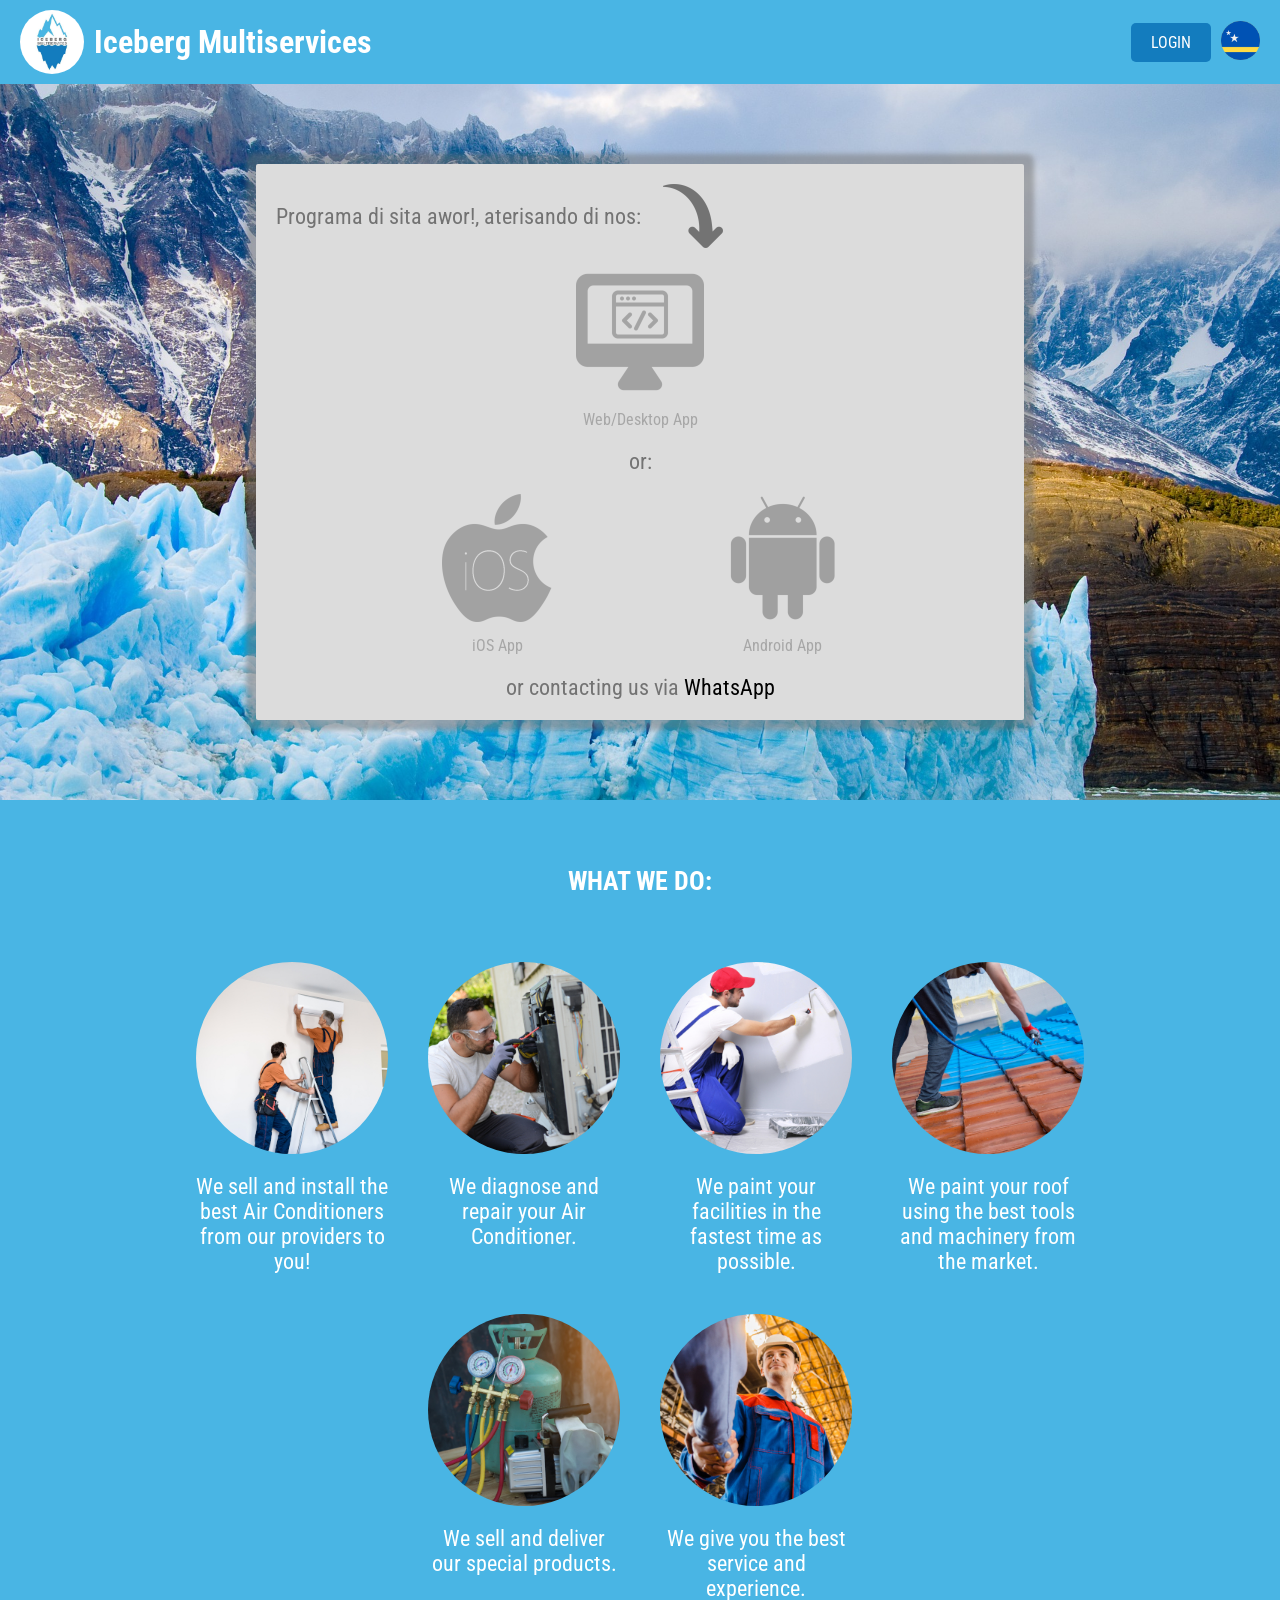
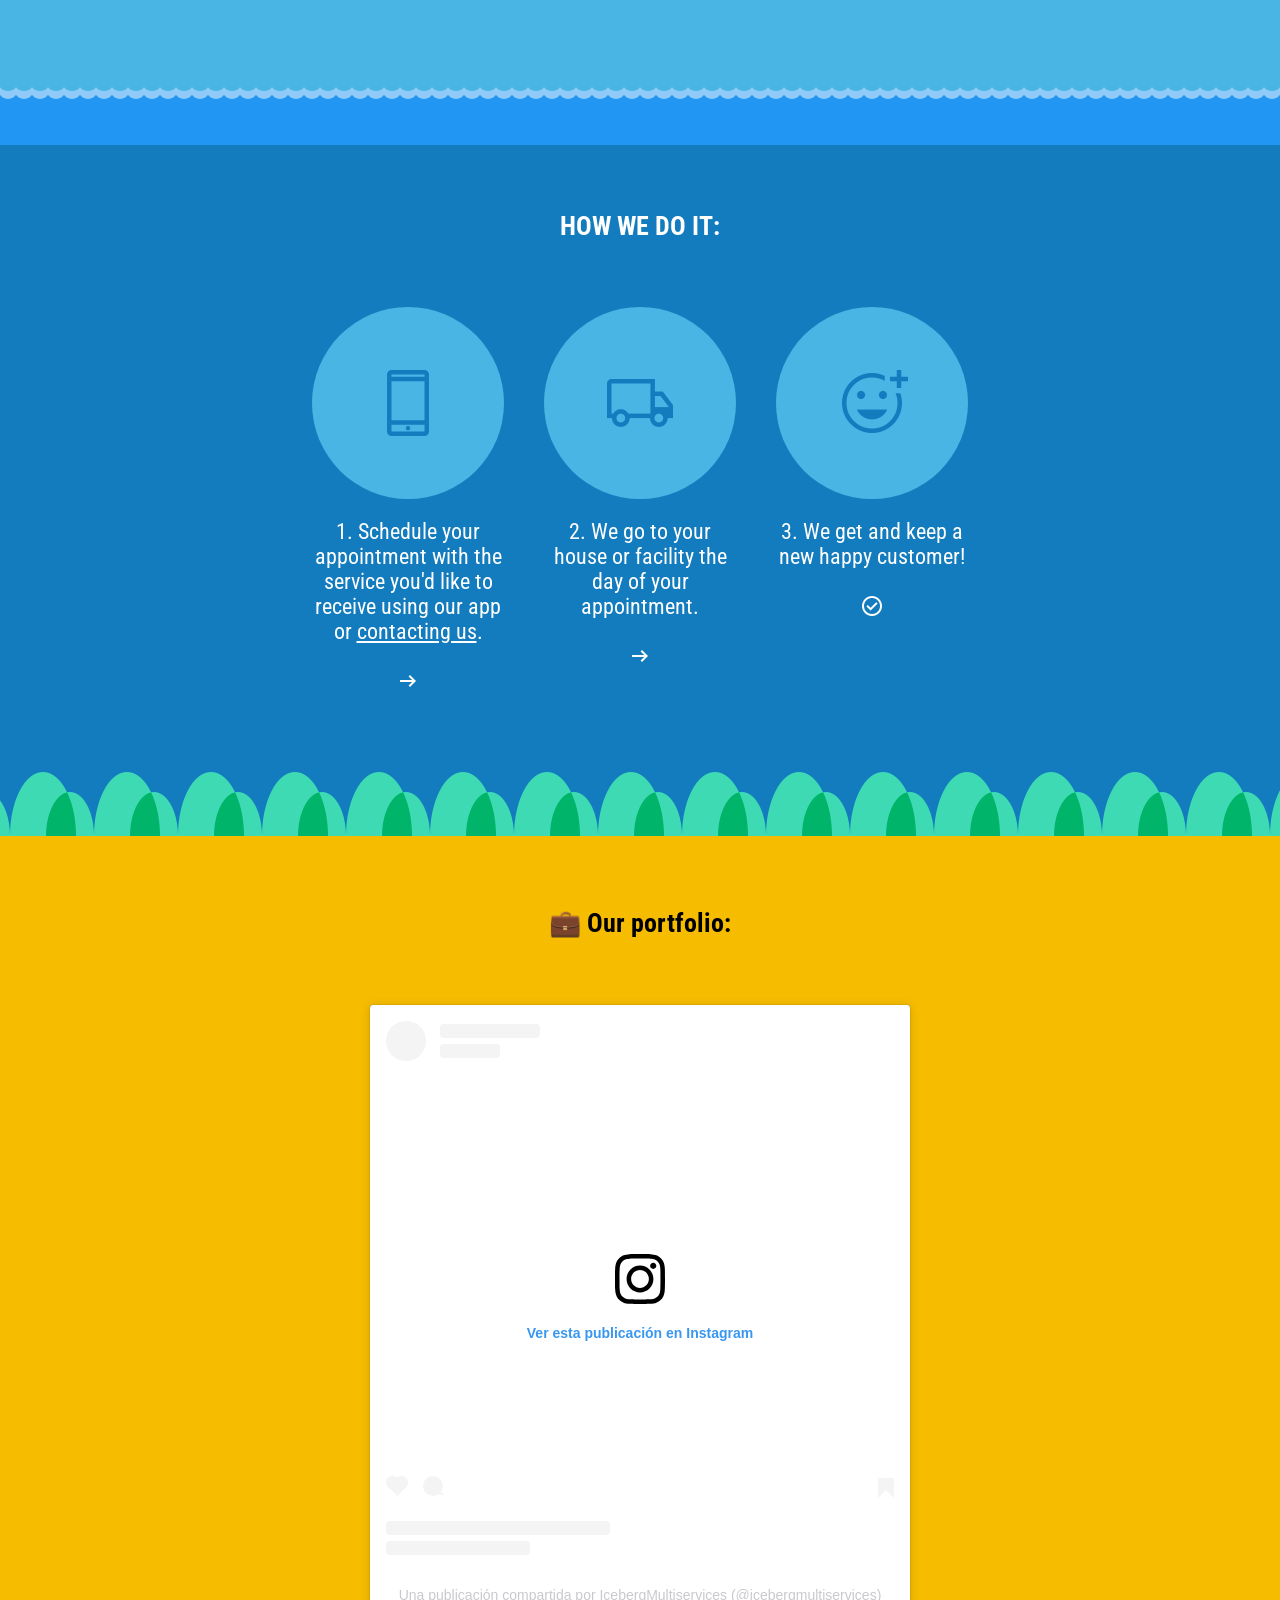
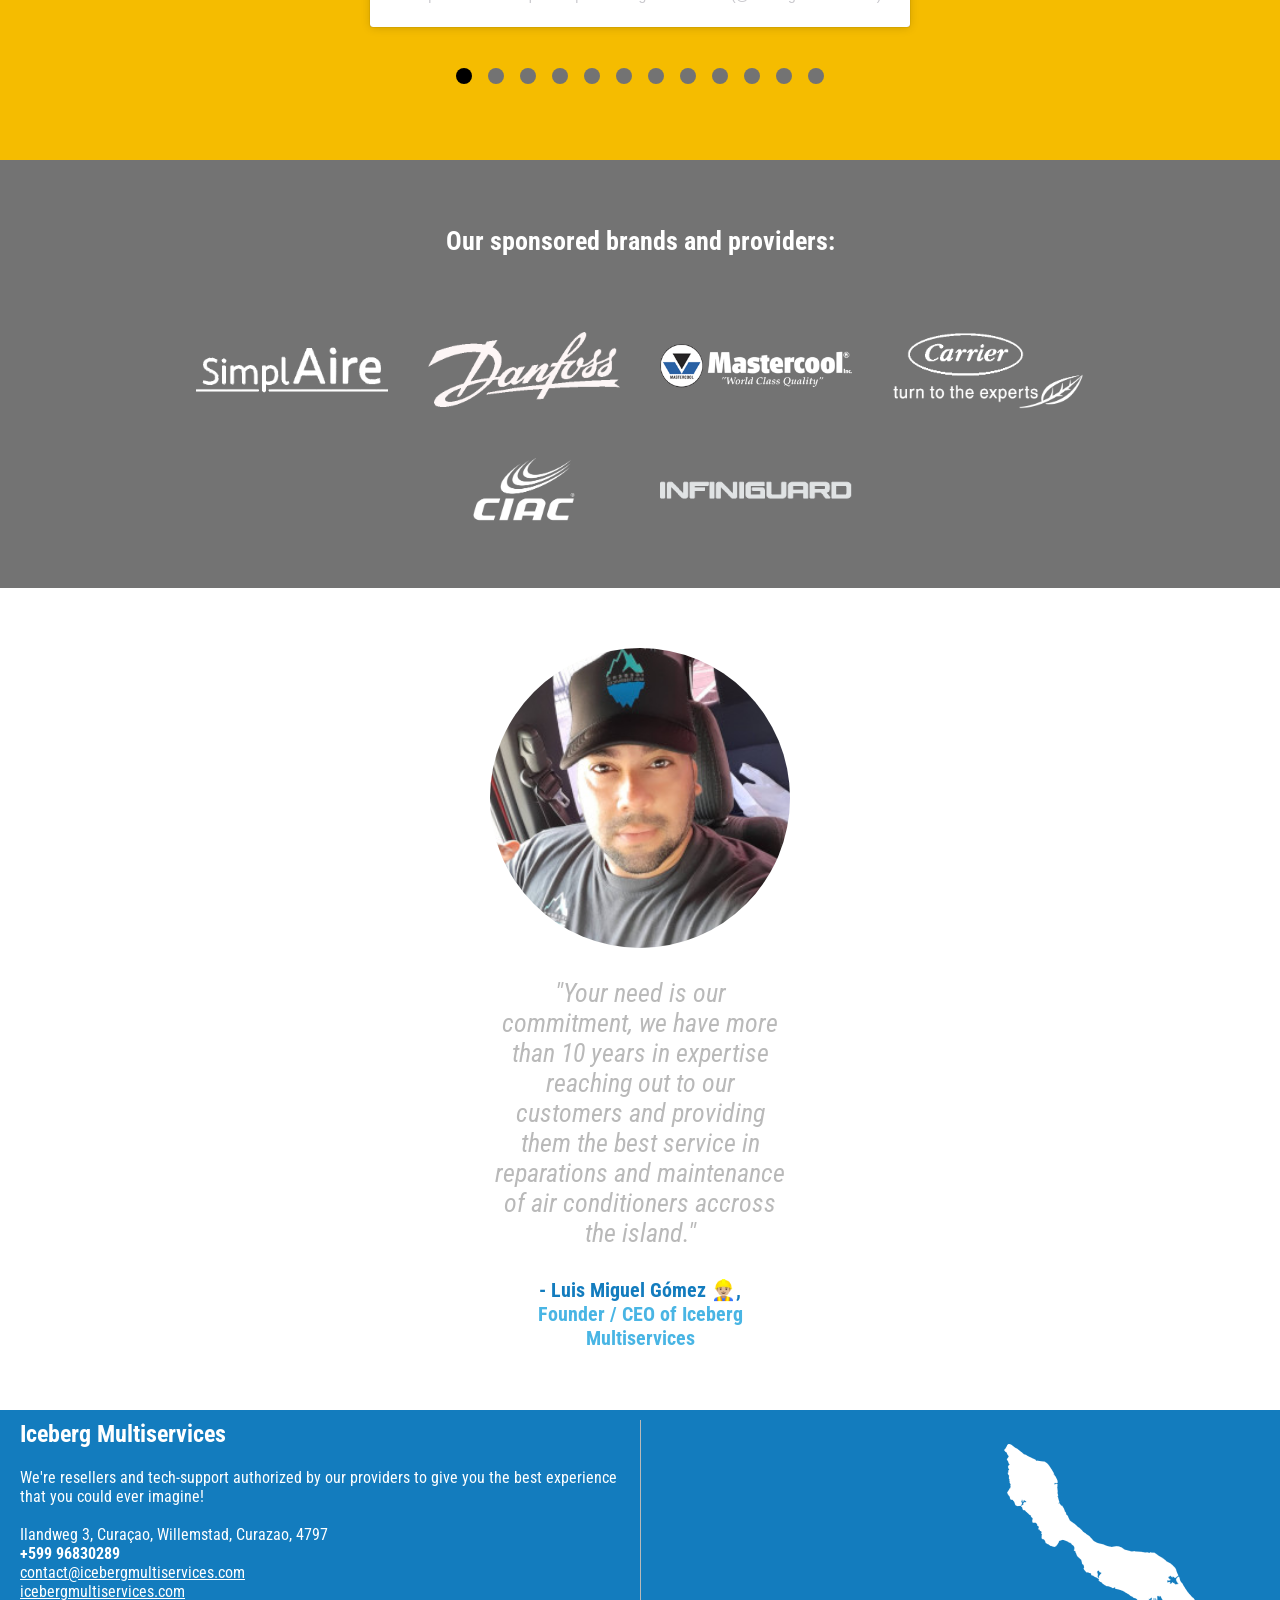
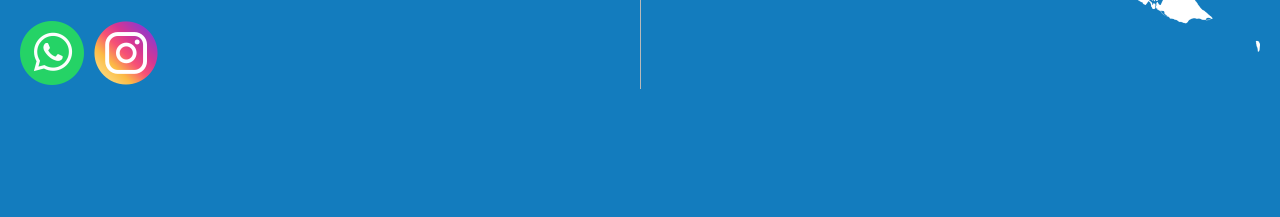
==== commit db4c8c90: "Init website translation." ====
--- a/index.html
+++ b/index.html
@@ -12,6 +12,15 @@
     <link rel="icon" type="image/png" href="/img/logo-rounded.png" />
     <title>Iceberg Multiservices</title>
     <script src="https://ajax.googleapis.com/ajax/libs/jquery/3.6.1/jquery.min.js"></script>
+    <script src="/js/lib/CLDRPluralRuleParser/CLDRPluralRuleParser.js"></script>
+    <script src="/js/lib/jquery.i18n/jquery.i18n.js"></script>
+    <script src="/js/lib/jquery.i18n/jquery.i18n.messagestore.js"></script>
+    <script src="/js/lib/jquery.i18n/jquery.i18n.fallbacks.js"></script>
+    <script src="/js/lib/jquery.i18n/jquery.i18n.language.js"></script>
+    <script src="/js/lib/jquery.i18n/jquery.i18n.parser.js"></script>
+    <script src="/js/lib/jquery.i18n/jquery.i18n.emitter.js"></script>
+    <script src="/js/lib/jquery.i18n/jquery.i18n.emitter.bidi.js"></script>
+    <script src="/js/global.js"></script>
     <script src="/js/index.js"></script>
 </head>
 
@@ -25,13 +34,13 @@
             </div>
 
             <div class="row">
-                <button class="language">
+                <button class="language" data-locale="pap">
                     <img src="/img/index/languages/papiamento.png" alt="Papiamento Language">
 
                     <div class="text light-blue">Papiamentu</div>
                 </button>
 
-                <button class="language">
+                <button class="language" data-locale="nld">
                     <img src="/img/index/languages/dutch.png" alt="Dutch Language">
 
                     <div class="text light-blue">Nederlands</div>
@@ -39,13 +48,13 @@
             </div>
 
             <div class="row">
-                <button class="language">
+                <button class="language" data-locale="spa">
                     <img src="/img/index/languages/spanish.png" alt="Spanish Language">
 
                     <div class="text light-blue">Español</div>
                 </button>
 
-                <button class="language">
+                <button class="language" data-locale="eng">
                     <img src="/img/index/languages/english.png" alt="English Language">
 
                     <div class="text light-blue">English</div>
@@ -57,7 +66,7 @@
     <header class="white light-blue-bg">
         <div class="left">
             <img src="/img/index/logo.jpeg" width="64" height="64" alt="Iceberg Multiservices Logo" />
-            <h1>Iceberg Multiservices</h1>
+            <h1 data-i18n="app-title">Iceberg Multiservices</h1>
         </div>
 
         <div class="right">
@@ -72,7 +81,7 @@
     <section class="downloads">
         <div class="apps lightest-grey-bg">
             <div class="row header">
-                <div class="dark-grey">Schedule your appointment now!, using our:</div>
+                <div class="dark-grey" data-i18n="schedule-your-appointment">Schedule your appointment now!, using our:</div>
 
                 <img src="/img/index/download-arrow.png" alt="Schedule your appointment now." />
             </div>
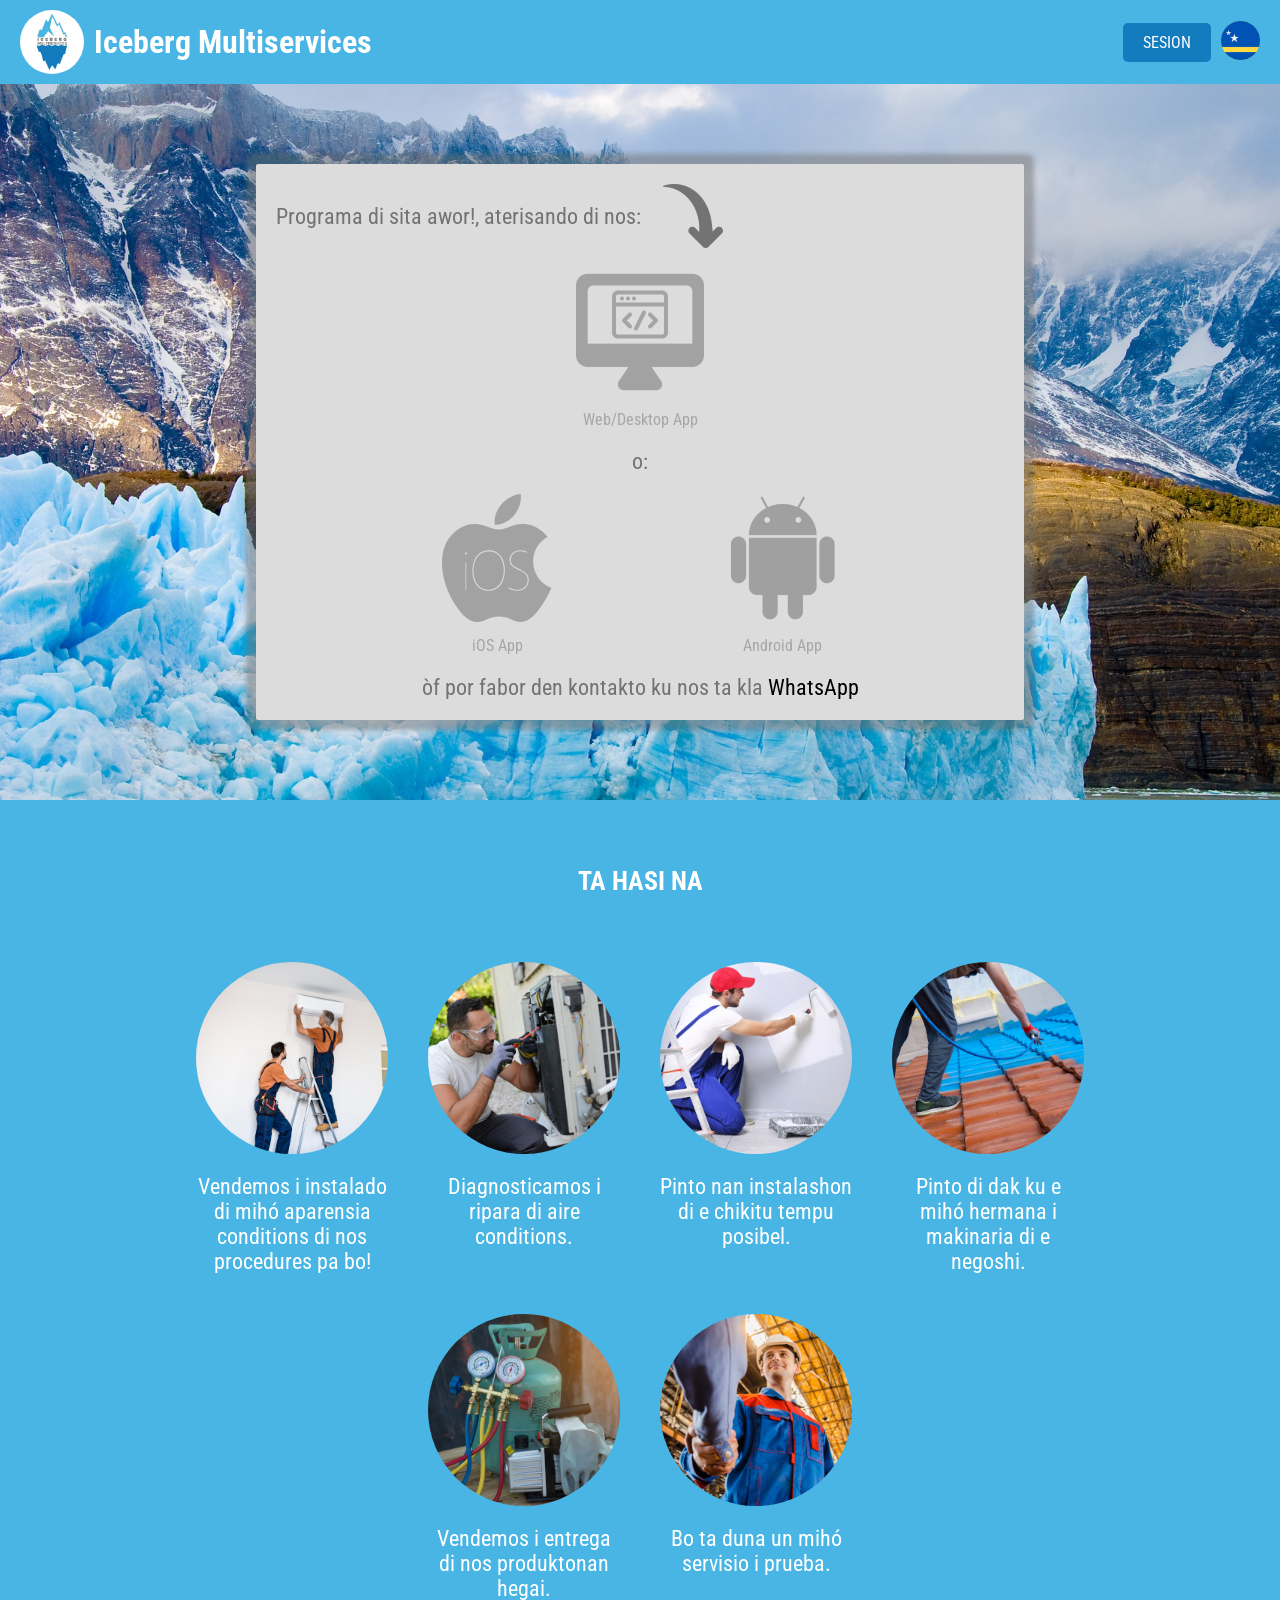
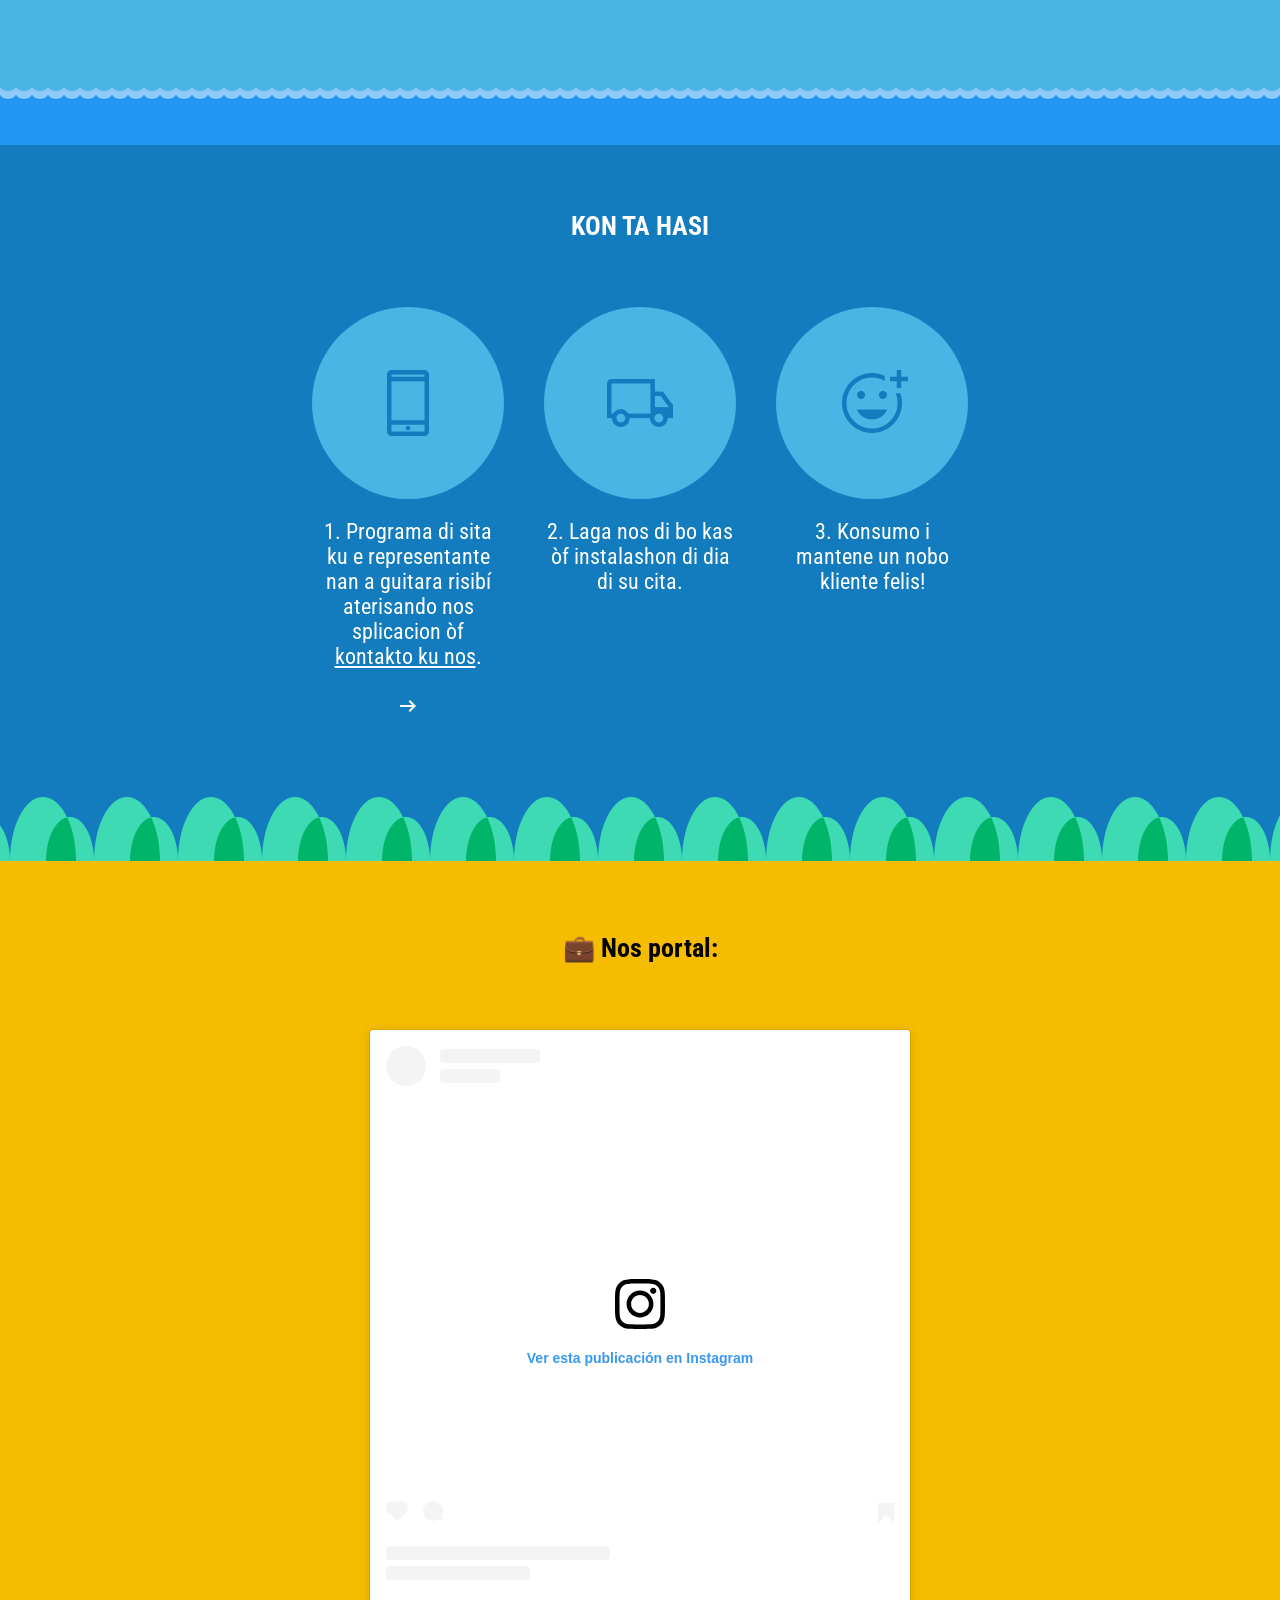
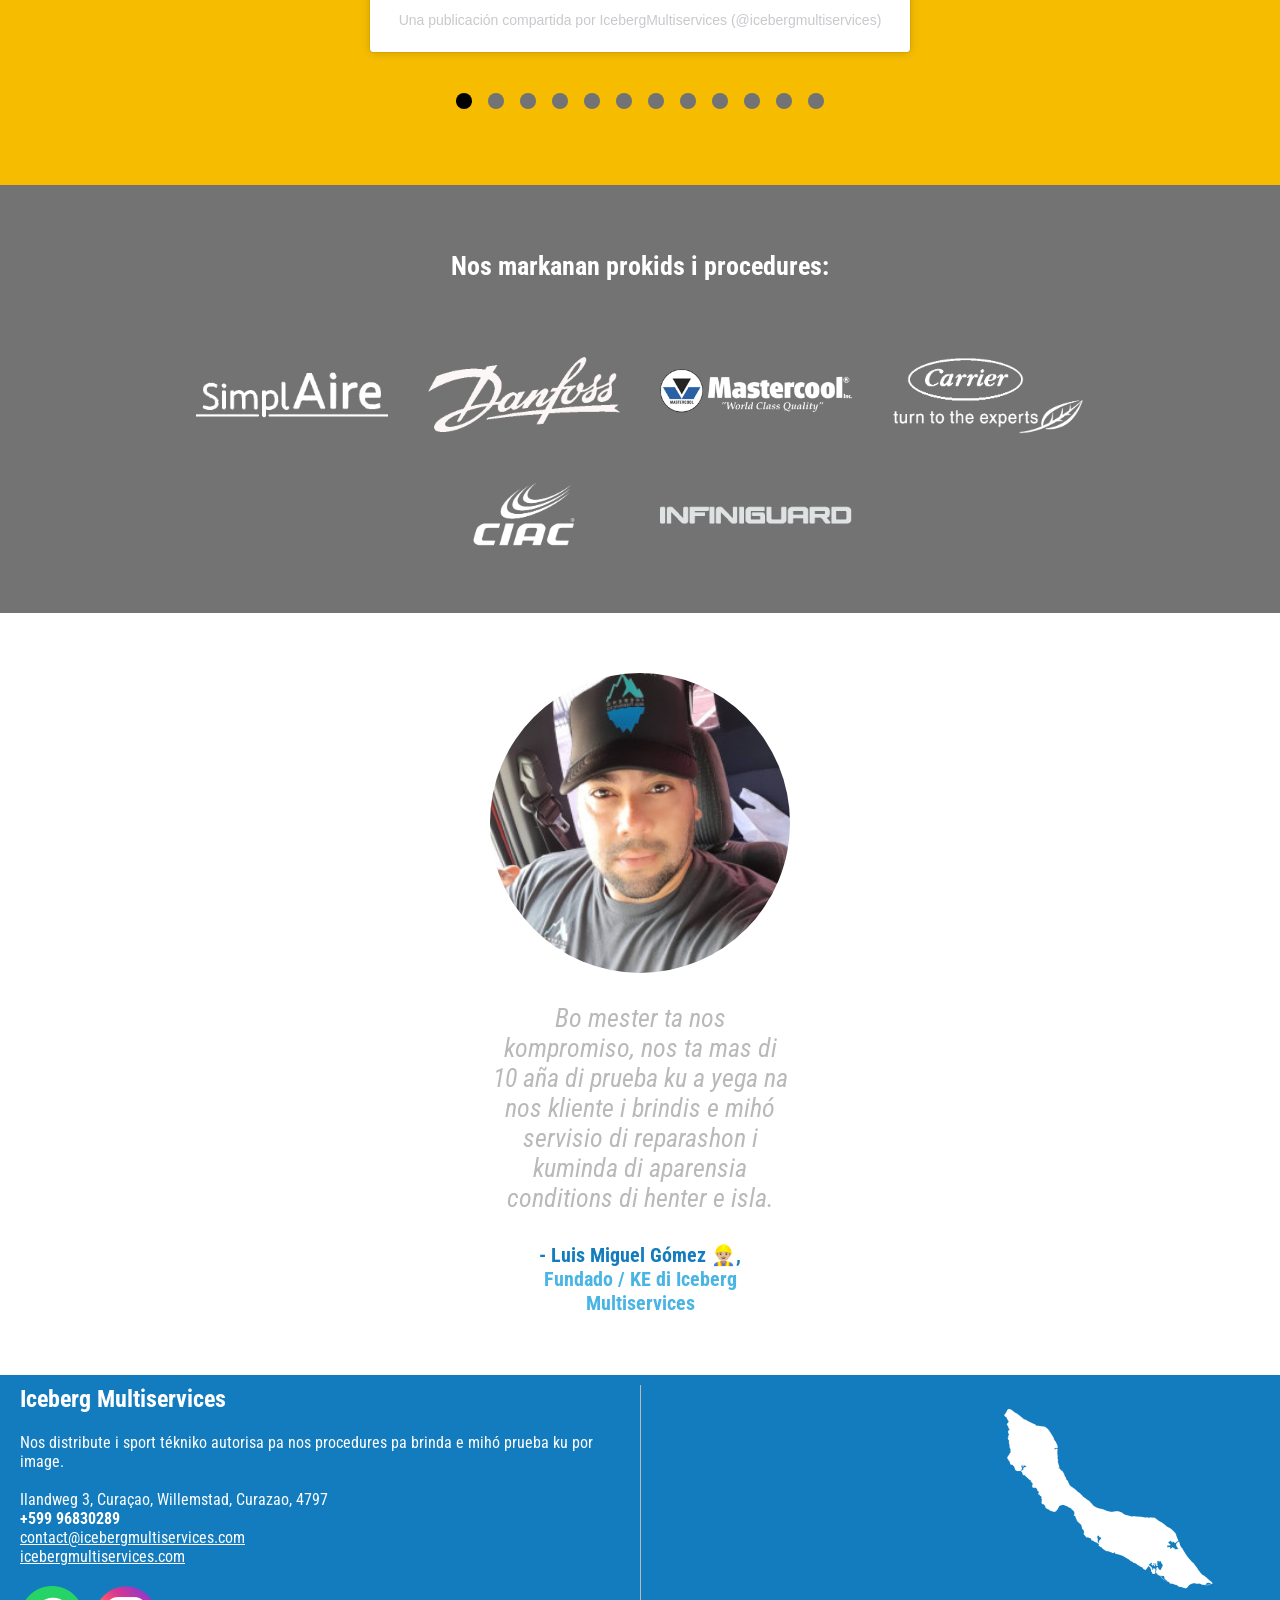
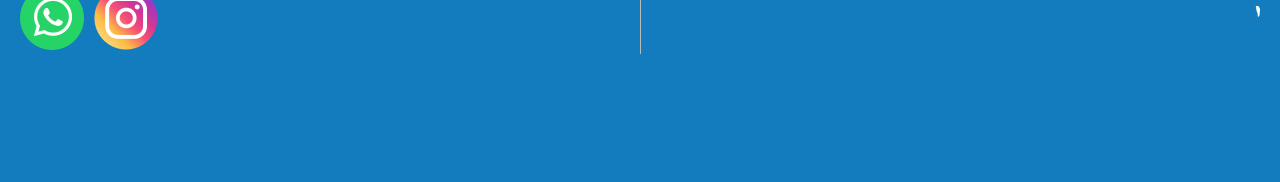
==== commit 54c95fee: "Add dictionary and translate most texts of the website." ====
--- a/index.html
+++ b/index.html
@@ -37,13 +37,13 @@
                 <button class="language" data-locale="pap">
                     <img src="/img/index/languages/papiamento.png" alt="Papiamento Language">
 
-                    <div class="text light-blue">Papiamentu</div>
+                    <div class="text light-blue" data-i18n="papiamento">Papiamentu</div>
                 </button>
 
                 <button class="language" data-locale="nld">
                     <img src="/img/index/languages/dutch.png" alt="Dutch Language">
 
-                    <div class="text light-blue">Nederlands</div>
+                    <div class="text light-blue" data-i18n="dutch">Nederlands</div>
                 </button>
             </div>
 
@@ -51,13 +51,13 @@
                 <button class="language" data-locale="spa">
                     <img src="/img/index/languages/spanish.png" alt="Spanish Language">
 
-                    <div class="text light-blue">Español</div>
+                    <div class="text light-blue" data-i18n="spanish">Español</div>
                 </button>
 
                 <button class="language" data-locale="eng">
                     <img src="/img/index/languages/english.png" alt="English Language">
 
-                    <div class="text light-blue">English</div>
+                    <div class="text light-blue" data-i18n="english">English</div>
                 </button>
             </div>
         </div>
@@ -70,7 +70,7 @@
         </div>
 
         <div class="right">
-            <a class="btn normal dark-blue" href="#" onclick="return false;">Login</a>
+            <a class="btn normal dark-blue" href="#" onclick="return false;" data-i18n="login">Login</a>
 
             <button class="switch-language" title="Select Your Language">
                 <img src="/img/index/languages/english.png" alt="Language Icon">
@@ -93,13 +93,13 @@
                     <div>
                         <img src="/img/index/apps/open-web-app.png" alt="Open Web App">
 
-                        <div class="text dark-grey">Web/Desktop App</div>
+                        <div class="text dark-grey" data-i18n="web-desktop-app">Web/Desktop App</div>
                     </div>
                 </a>
             </div>
 
             <div class="row header center">
-                <div class="dark-grey">or:</div>
+                <div class="dark-grey" data-i18n="or">or:</div>
             </div>
 
             <div class="row">
@@ -108,7 +108,7 @@
                     <div>
                         <img src="/img/index/apps/get-ios-app.png" alt="Get iOS App">
 
-                        <div class="text dark-grey">iOS App</div>
+                        <div class="text dark-grey" data-i18n="ios-app">iOS App</div>
                     </div>
                 </a>
 
@@ -117,46 +117,46 @@
                     <div>
                         <img src="/img/index/apps/get-android-app.png" alt="Get Android App">
 
-                        <div class="text dark-grey">Android App</div>
+                        <div class="text dark-grey" data-i18n="android-app">Android App</div>
                     </div>
                 </a>
             </div>
 
             <div class="row header center">
-                <div class="dark-grey">or contacting us via <a class="black" href="https://wa.me/59996830289"
-                        target="_blank">WhatsApp</a></div>
+                <div class="dark-grey"><span data-i18n="or-contacting-us">or contacting us via</span> <a class="black" href="https://wa.me/59996830289"
+                        target="_blank" data-i18n="whatsapp">WhatsApp</a></div>
             </div>
         </div>
     </section>
 
     <section class="services sea-waves light-blue-bg">
         <section class="row">
-            <h3 class="white">What we do:</h3>
+            <h3 class="white" data-i18n="what-we-do">What we do:</h3>
         </section>
 
         <section class="row">
             <div class="service">
                 <img src="/img/index/services/air-conditioner-installation.jpg" alt="Air conditioner installation" />
 
-                <p class="text white">We sell and install the best Air Conditioners from our providers to you!</p>
+                <p class="text white" data-i18n="we-sell-and-install">We sell and install the best Air Conditioners from our providers to you!</p>
             </div>
 
             <div class="service">
                 <img src="/img/index/services/air-conditioner-repair.jpg" alt="Air conditioner repair" />
 
-                <p class="text white">We diagnose and repair your Air Conditioner.</p>
+                <p class="text white" data-i18n="we-diagnose-and-repair">We diagnose and repair your Air Conditioner.</p>
             </div>
 
             <div class="service">
                 <img src="/img/index/services/facility-painting.jpg" alt="Facility painting" />
 
-                <p class="text white">We paint your facilities in the fastest time as possible.</p>
+                <p class="text white" data-i18n="we-paint-your-facilities">We paint your facilities in the fastest time as possible.</p>
             </div>
 
             <div class="service">
                 <img src="/img/index/services/roof-painting.jpg" alt="Roof painting" />
 
-                <p class="text white">We paint your roof using the best tools and machinery from the market.</p>
+                <p class="text white" data-i18n="we-paint-your-roof">We paint your roof using the best tools and machinery from the market.</p>
             </div>
         </section>
 
@@ -165,20 +165,20 @@
             <div class="service">
                 <img src="/img/index/services/special-products.jpg" alt="Special products" />
 
-                <p class="text white">We sell and deliver our special products.</p>
+                <p class="text white" data-i18n="we-sell-and-deliver">We sell and deliver our special products.</p>
             </div>
 
             <div class="service">
                 <img src="/img/index/services/happy-customer.jpg" alt="Happy customer" />
 
-                <p class="text white">We give you the best service and experience.</p>
+                <p class="text white" data-i18n="we-give-the-best-experience">We give you the best service and experience.</p>
             </div>
         </section>
     </section>
 
     <section class="services hills dark-blue-bg">
         <section class="row">
-            <h3 class="white">How we do it:</h3>
+            <h3 class="white" data-i18n="how-we-do-it">How we do it:</h3>
         </section>
 
         <section class="row">
@@ -187,8 +187,8 @@
                     <span class="material-symbols-outlined dark-blue">phone_iphone</span>
                 </div>
 
-                <p class="text white">1. Schedule your appointment with the service you'd like to receive using our app
-                    or <a class="white" href="https://wa.me/59996830289" target="_blank">contacting
+                <p class="text white"><span data-i18n="schedule-your-service">1. Schedule your appointment with the service you'd like to receive using our app
+                    or</span> <a class="white" href="https://wa.me/59996830289" target="_blank" data-i18n="contacting-us">contacting
                         us</a>.<br /><br /><span class="material-symbols-outlined white">arrow_right_alt</span></p>
             </div>
 
@@ -197,7 +197,7 @@
                     <span class="material-symbols-outlined dark-blue">local_shipping</span>
                 </div>
 
-                <p class="text white">2. We go to your house or facility the day of your appointment.<br /><br /><span
+                <p class="text white" data-i18n="we-go-to-your-house">2. We go to your house or facility the day of your appointment.<br /><br /><span
                         class="material-symbols-outlined white">arrow_right_alt</span></p>
             </div>
 
@@ -206,7 +206,7 @@
                     <span class="material-symbols-outlined dark-blue">add_reaction</span>
                 </div>
 
-                <p class="text white">3. We get and keep a new happy customer!<br /><br /><span
+                <p class="text white" data-i18n="we-get-a-new-customer">3. We get and keep a new happy customer!<br /><br /><span
                         class="material-symbols-outlined white">check_circle</span></p>
             </div>
         </section>
@@ -214,7 +214,7 @@
 
     <section class="services portfolio yellow-bg">
         <section class="row">
-            <h3 class="black">💼 Our portfolio:</h3>
+            <h3 class="black">💼 <span data-i18n="our-portfolio">Our portfolio:</span></h3>
         </section>
 
         <section id="portfolio-1" class="row">
@@ -297,7 +297,7 @@
     <!-- TODO: Add missing brands for the missing products... -->
     <section class="brands dark-grey-bg">
         <section class="row">
-            <h3 class="white">Our sponsored brands and providers:</h3>
+            <h3 class="white" data-i18n="our-sponsored-brands">Our sponsored brands and providers:</h3>
         </section>
 
         <section class="row">
@@ -334,11 +334,11 @@
             <!-- TODO: Update improved photo... -->
             <img src="/img/index/founder.jpeg" alt="Founder Photo">
 
-            <p class="light-grey">"Your need is our commitment, we have more than 10 years in expertise reaching out to
+            <p class="light-grey" data-i18n="founder-experience">"Your need is our commitment, we have more than 10 years in expertise reaching out to
                 our customers and
                 providing them the best service in reparations and maintenance of air conditioners accross the island."
             </p>
-            <p class="signature dark-blue">- Luis Miguel Gómez 👷🏼‍♂️,<br /><span class="light-blue">Founder / CEO of
+            <p class="signature dark-blue">- <span data-i18n="founder-name">Luis Miguel Gómez</span> 👷🏼‍♂️,<br /><span class="light-blue" data-i18n="founder-title">Founder / CEO of
                     Iceberg
                     Multiservices</span></p>
         </section>
@@ -346,17 +346,17 @@
 
     <footer class="dark-blue-bg">
         <div class="left">
-            <p class="subheader white">Iceberg Multiservices</p>
-
-            <p class="white">We're resellers and tech-support authorized by our providers to give you the best
+            <p class="subheader white" data-i18n="app-title">Iceberg Multiservices</p>
+
+            <p class="white" data-i18n="we-are-resellers-and-tech-support">We're resellers and tech-support authorized by our providers to give you the best
                 experience that you could ever imagine!</p>
             <br />
-            <p class="white">Ilandweg 3, Curaçao, Willemstad, Curazao, 4797</p>
-            <b class="white">+599 96830289</b>
+            <p class="white" data-i18n="company-address">Ilandweg 3, Curaçao, Willemstad, Curazao, 4797</p>
+            <b class="white" data-i18n="company-phone">+599 96830289</b>
             <br />
-            <a class="white" href="mailto:contact@icebergmultiservices.com">contact@icebergmultiservices.com</a>
+            <a class="white" href="mailto:contact@icebergmultiservices.com" data-i18n="company-email">contact@icebergmultiservices.com</a>
             <br />
-            <a class="white" href="https://icebergmultiservices.com/">icebergmultiservices.com</a>
+            <a class="white" href="https://icebergmultiservices.com/" data-i18n="company-site">icebergmultiservices.com</a>
 
             <div class="linked-icons">
                 <a href="https://wa.me/59996830289" target="_blank">
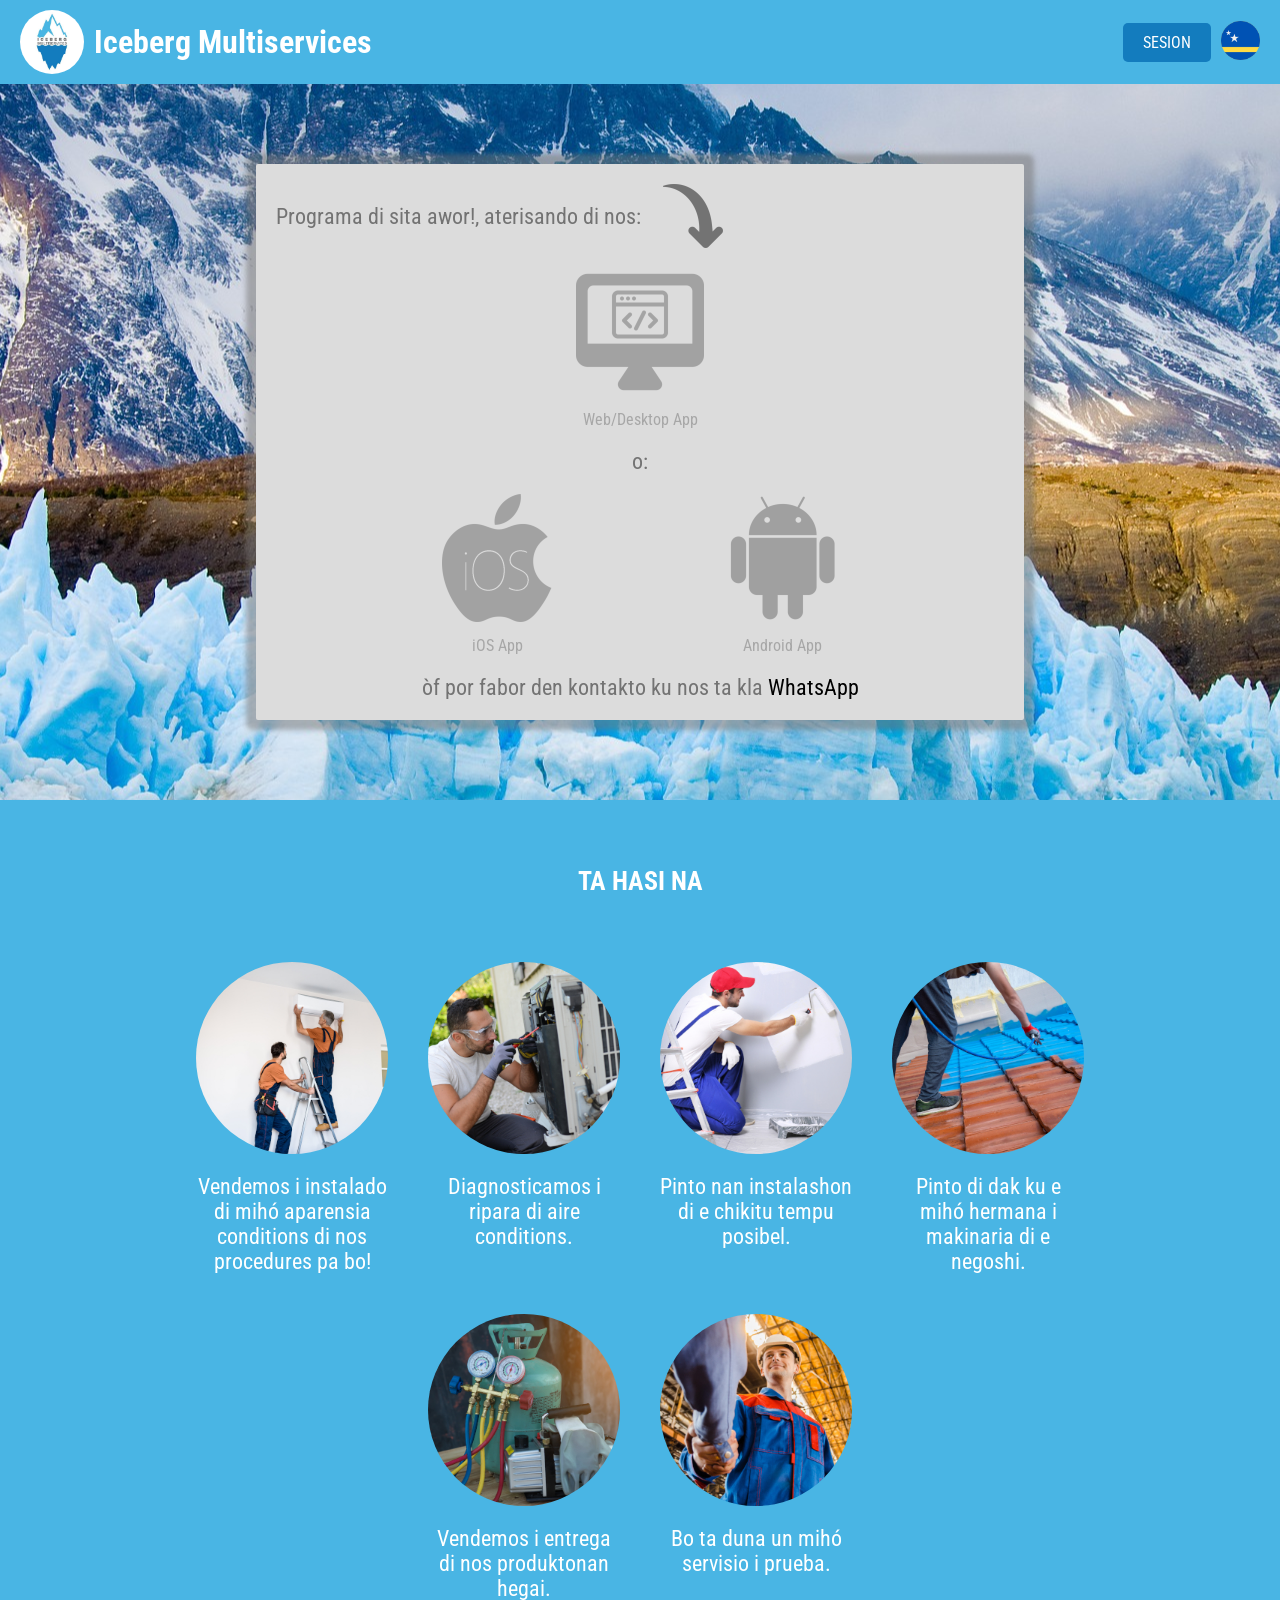
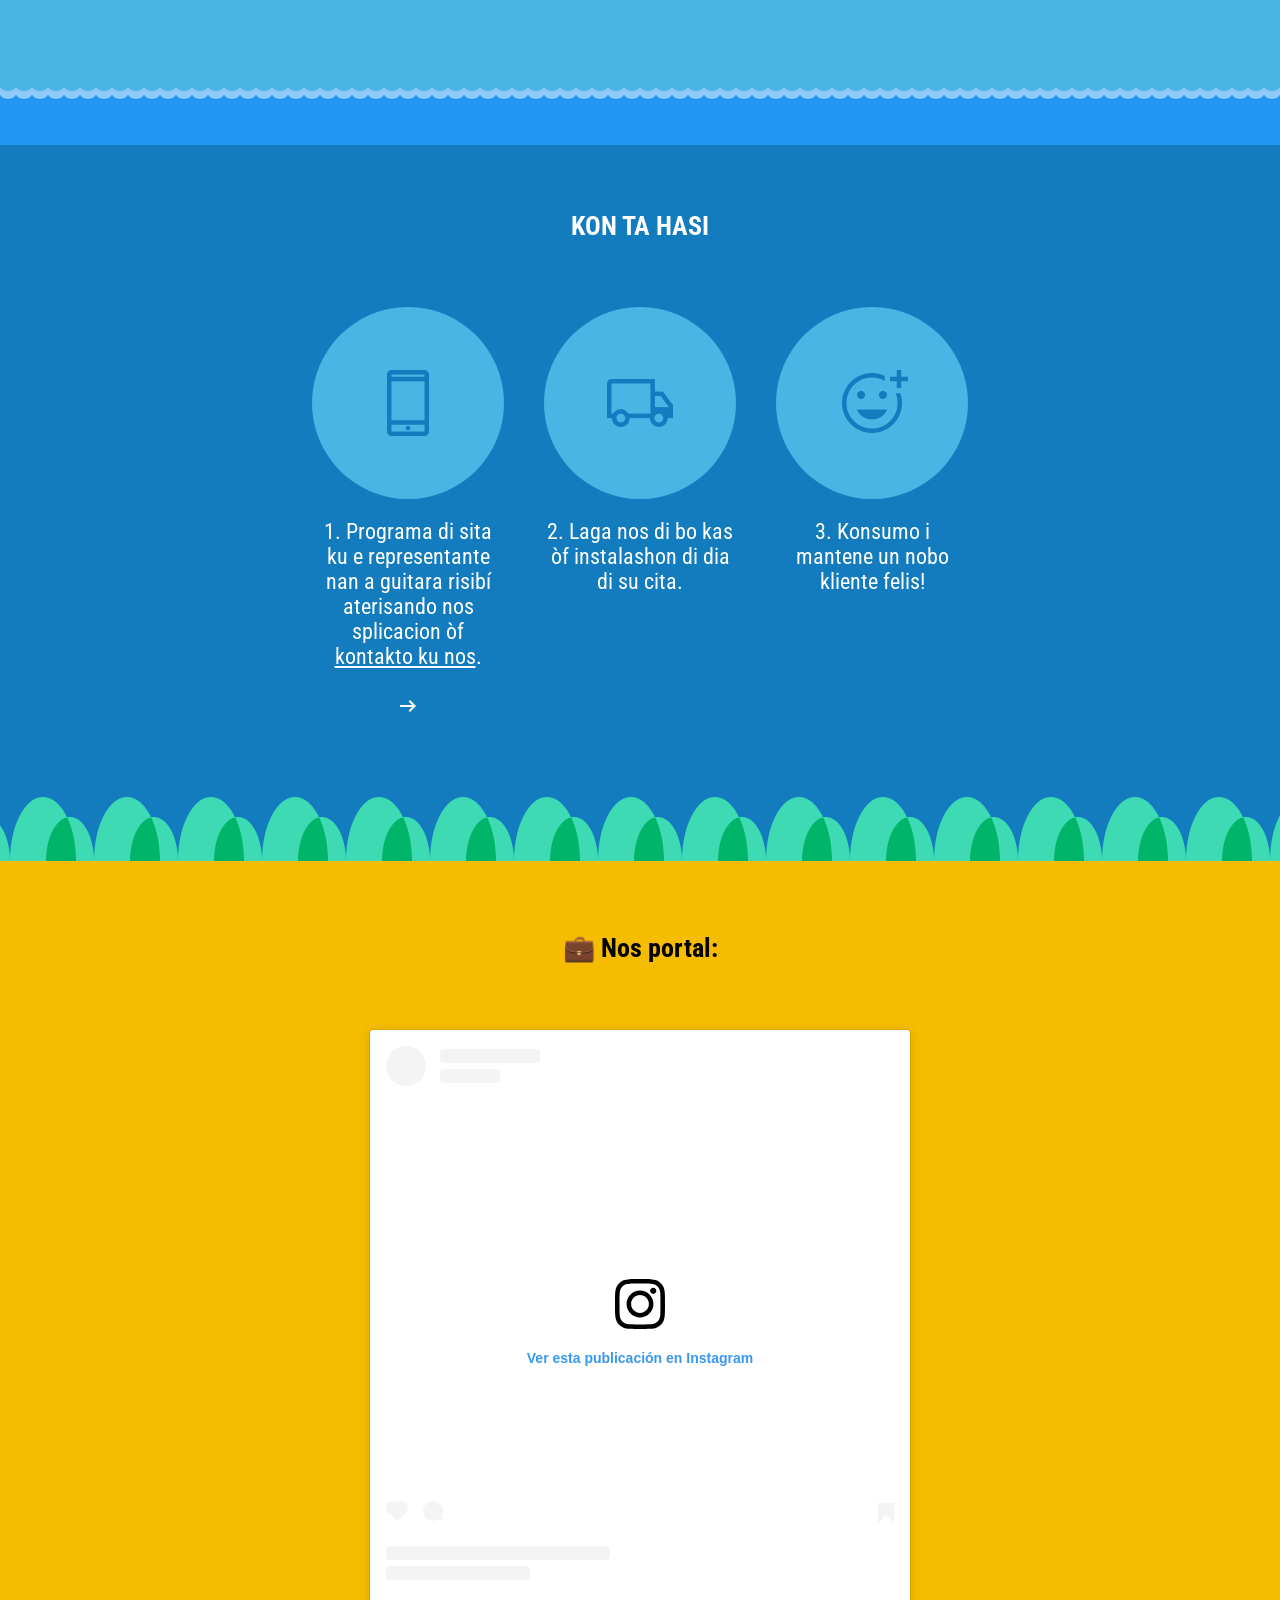
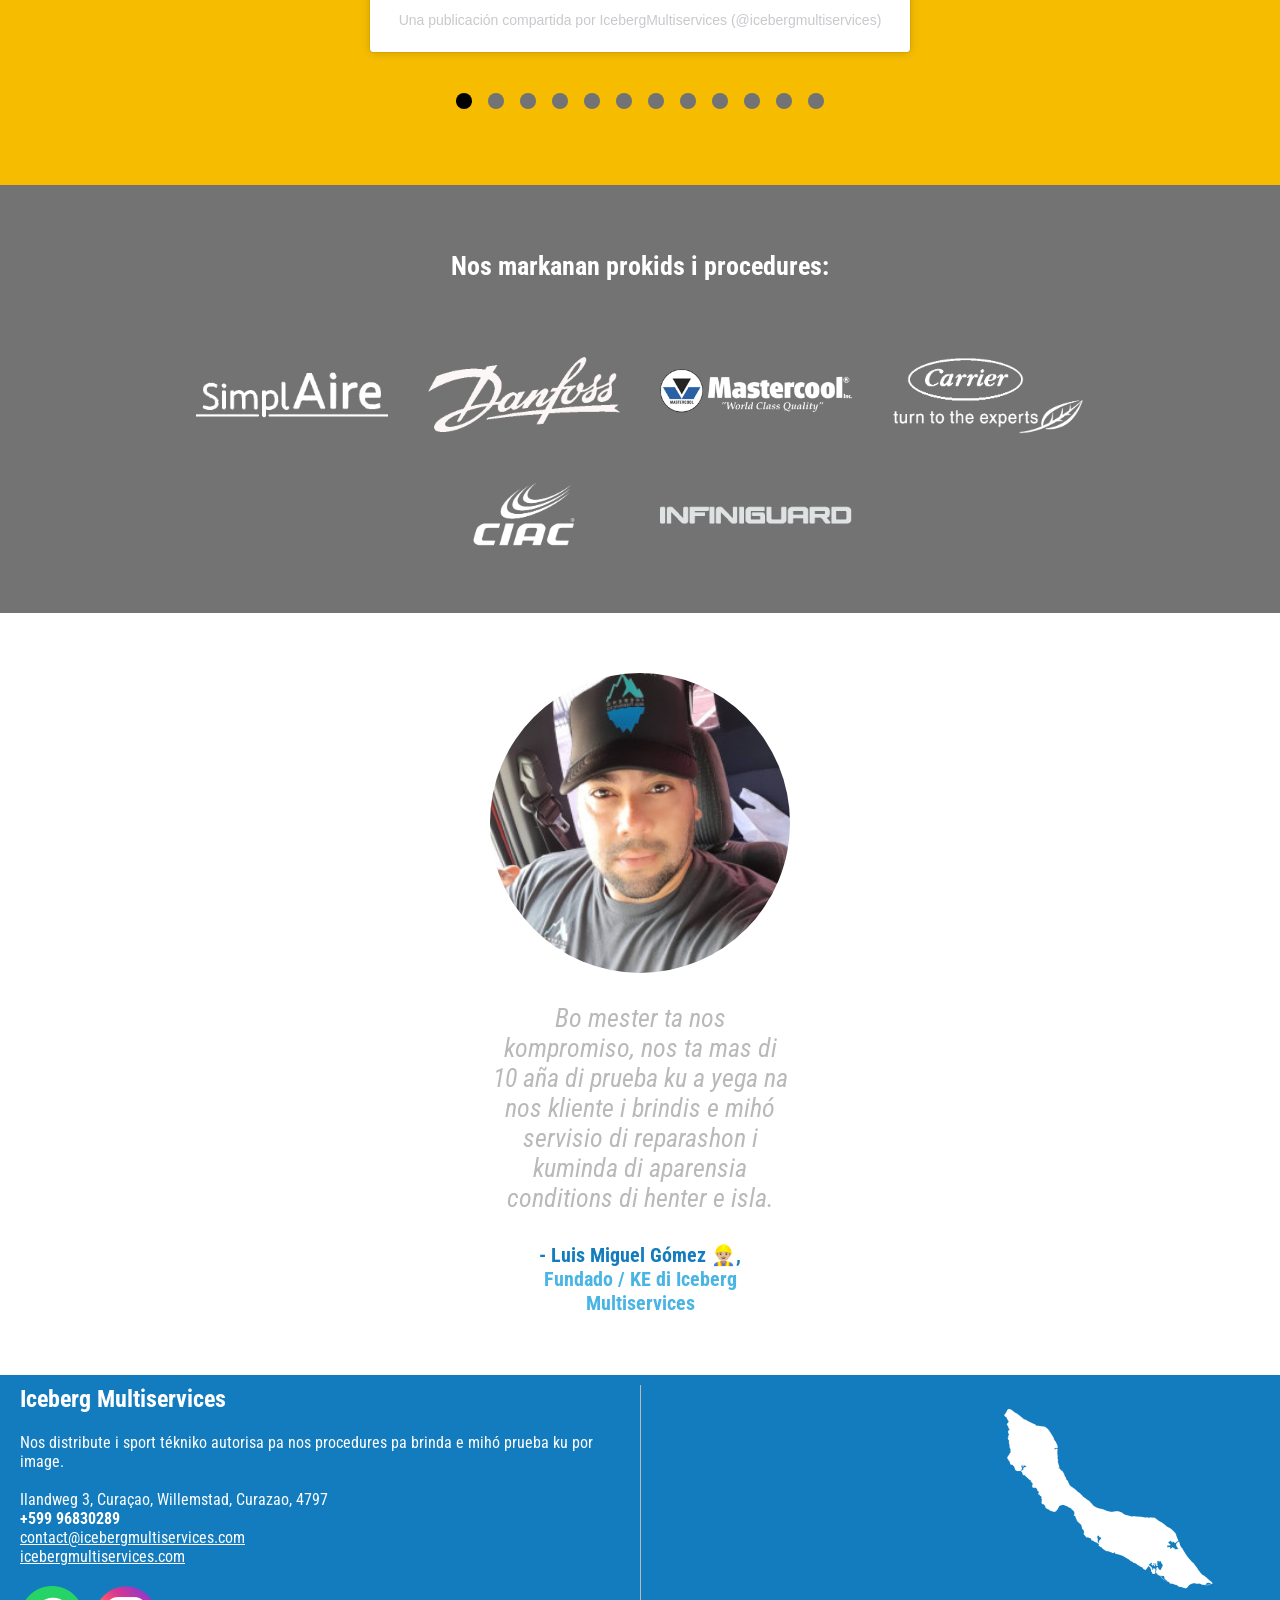
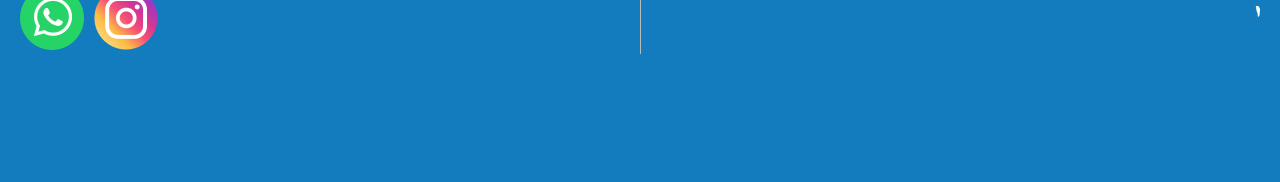
==== commit e1c178e7: "Major responsive improvements for the website." ====
--- a/index.html
+++ b/index.html
@@ -30,6 +30,7 @@
             <div class="row header">
                 <button class="close-window light-grey">
                     <span class="material-symbols-outlined">close</span>
+                    <span class="material-symbols-outlined">arrow_back_ios</span>
                 </button>
             </div>
 
@@ -265,7 +266,7 @@
             <blockquote class="instagram-media" data-instgrm-captioned data-instgrm-permalink="https://www.instagram.com/p/CLp2JL1M3f3/?utm_source=ig_embed&amp;utm_campaign=loading" data-instgrm-version="14" style=" background:#FFF; border:0; border-radius:3px; box-shadow:0 0 1px 0 rgba(0,0,0,0.5),0 1px 10px 0 rgba(0,0,0,0.15); margin: 1px; max-width:540px; min-width:326px; padding:0; width:99.375%; width:-webkit-calc(100% - 2px); width:calc(100% - 2px);"><div style="padding:16px;"> <a href="https://www.instagram.com/p/CLp2JL1M3f3/?utm_source=ig_embed&amp;utm_campaign=loading" style=" background:#FFFFFF; line-height:0; padding:0 0; text-align:center; text-decoration:none; width:100%;" target="_blank"> <div style=" display: flex; flex-direction: row; align-items: center;"> <div style="background-color: #F4F4F4; border-radius: 50%; flex-grow: 0; height: 40px; margin-right: 14px; width: 40px;"></div> <div style="display: flex; flex-direction: column; flex-grow: 1; justify-content: center;"> <div style=" background-color: #F4F4F4; border-radius: 4px; flex-grow: 0; height: 14px; margin-bottom: 6px; width: 100px;"></div> <div style=" background-color: #F4F4F4; border-radius: 4px; flex-grow: 0; height: 14px; width: 60px;"></div></div></div><div style="padding: 19% 0;"></div> <div style="display:block; height:50px; margin:0 auto 12px; width:50px;"><svg width="50px" height="50px" viewBox="0 0 60 60" version="1.1" xmlns="https://www.w3.org/2000/svg" xmlns:xlink="https://www.w3.org/1999/xlink"><g stroke="none" stroke-width="1" fill="none" fill-rule="evenodd"><g transform="translate(-511.000000, -20.000000)" fill="#000000"><g><path d="M556.869,30.41 C554.814,30.41 553.148,32.076 553.148,34.131 C553.148,36.186 554.814,37.852 556.869,37.852 C558.924,37.852 560.59,36.186 560.59,34.131 C560.59,32.076 558.924,30.41 556.869,30.41 M541,60.657 C535.114,60.657 530.342,55.887 530.342,50 C530.342,44.114 535.114,39.342 541,39.342 C546.887,39.342 551.658,44.114 551.658,50 C551.658,55.887 546.887,60.657 541,60.657 M541,33.886 C532.1,33.886 524.886,41.1 524.886,50 C524.886,58.899 532.1,66.113 541,66.113 C549.9,66.113 557.115,58.899 557.115,50 C557.115,41.1 549.9,33.886 541,33.886 M565.378,62.101 C565.244,65.022 564.756,66.606 564.346,67.663 C563.803,69.06 563.154,70.057 562.106,71.106 C561.058,72.155 560.06,72.803 558.662,73.347 C557.607,73.757 556.021,74.244 553.102,74.378 C549.944,74.521 548.997,74.552 541,74.552 C533.003,74.552 532.056,74.521 528.898,74.378 C525.979,74.244 524.393,73.757 523.338,73.347 C521.94,72.803 520.942,72.155 519.894,71.106 C518.846,70.057 518.197,69.06 517.654,67.663 C517.244,66.606 516.755,65.022 516.623,62.101 C516.479,58.943 516.448,57.996 516.448,50 C516.448,42.003 516.479,41.056 516.623,37.899 C516.755,34.978 517.244,33.391 517.654,32.338 C518.197,30.938 518.846,29.942 519.894,28.894 C520.942,27.846 521.94,27.196 523.338,26.654 C524.393,26.244 525.979,25.756 528.898,25.623 C532.057,25.479 533.004,25.448 541,25.448 C548.997,25.448 549.943,25.479 553.102,25.623 C556.021,25.756 557.607,26.244 558.662,26.654 C560.06,27.196 561.058,27.846 562.106,28.894 C563.154,29.942 563.803,30.938 564.346,32.338 C564.756,33.391 565.244,34.978 565.378,37.899 C565.522,41.056 565.552,42.003 565.552,50 C565.552,57.996 565.522,58.943 565.378,62.101 M570.82,37.631 C570.674,34.438 570.167,32.258 569.425,30.349 C568.659,28.377 567.633,26.702 565.965,25.035 C564.297,23.368 562.623,22.342 560.652,21.575 C558.743,20.834 556.562,20.326 553.369,20.18 C550.169,20.033 549.148,20 541,20 C532.853,20 531.831,20.033 528.631,20.18 C525.438,20.326 523.257,20.834 521.349,21.575 C519.376,22.342 517.703,23.368 516.035,25.035 C514.368,26.702 513.342,28.377 512.574,30.349 C511.834,32.258 511.326,34.438 511.181,37.631 C511.035,40.831 511,41.851 511,50 C511,58.147 511.035,59.17 511.181,62.369 C511.326,65.562 511.834,67.743 512.574,69.651 C513.342,71.625 514.368,73.296 516.035,74.965 C517.703,76.634 519.376,77.658 521.349,78.425 C523.257,79.167 525.438,79.673 528.631,79.82 C531.831,79.965 532.853,80.001 541,80.001 C549.148,80.001 550.169,79.965 553.369,79.82 C556.562,79.673 558.743,79.167 560.652,78.425 C562.623,77.658 564.297,76.634 565.965,74.965 C567.633,73.296 568.659,71.625 569.425,69.651 C570.167,67.743 570.674,65.562 570.82,62.369 C570.966,59.17 571,58.147 571,50 C571,41.851 570.966,40.831 570.82,37.631"></path></g></g></g></svg></div><div style="padding-top: 8px;"> <div style=" color:#3897f0; font-family:Arial,sans-serif; font-size:14px; font-style:normal; font-weight:550; line-height:18px;">Ver esta publicación en Instagram</div></div><div style="padding: 12.5% 0;"></div> <div style="display: flex; flex-direction: row; margin-bottom: 14px; align-items: center;"><div> <div style="background-color: #F4F4F4; border-radius: 50%; height: 12.5px; width: 12.5px; transform: translateX(0px) translateY(7px);"></div> <div style="background-color: #F4F4F4; height: 12.5px; transform: rotate(-45deg) translateX(3px) translateY(1px); width: 12.5px; flex-grow: 0; margin-right: 14px; margin-left: 2px;"></div> <div style="background-color: #F4F4F4; border-radius: 50%; height: 12.5px; width: 12.5px; transform: translateX(9px) translateY(-18px);"></div></div><div style="margin-left: 8px;"> <div style=" background-color: #F4F4F4; border-radius: 50%; flex-grow: 0; height: 20px; width: 20px;"></div> <div style=" width: 0; height: 0; border-top: 2px solid transparent; border-left: 6px solid #f4f4f4; border-bottom: 2px solid transparent; transform: translateX(16px) translateY(-4px) rotate(30deg)"></div></div><div style="margin-left: auto;"> <div style=" width: 0px; border-top: 8px solid #F4F4F4; border-right: 8px solid transparent; transform: translateY(16px);"></div> <div style=" background-color: #F4F4F4; flex-grow: 0; height: 12px; width: 16px; transform: translateY(-4px);"></div> <div style=" width: 0; height: 0; border-top: 8px solid #F4F4F4; border-left: 8px solid transparent; transform: translateY(-4px) translateX(8px);"></div></div></div> <div style="display: flex; flex-direction: column; flex-grow: 1; justify-content: center; margin-bottom: 24px;"> <div style=" background-color: #F4F4F4; border-radius: 4px; flex-grow: 0; height: 14px; margin-bottom: 6px; width: 224px;"></div> <div style=" background-color: #F4F4F4; border-radius: 4px; flex-grow: 0; height: 14px; width: 144px;"></div></div></a><p style=" color:#c9c8cd; font-family:Arial,sans-serif; font-size:14px; line-height:17px; margin-bottom:0; margin-top:8px; overflow:hidden; padding:8px 0 7px; text-align:center; text-overflow:ellipsis; white-space:nowrap;"><a href="https://www.instagram.com/p/CLp2JL1M3f3/?utm_source=ig_embed&amp;utm_campaign=loading" style=" color:#c9c8cd; font-family:Arial,sans-serif; font-size:14px; font-style:normal; font-weight:normal; line-height:17px; text-decoration:none;" target="_blank">Una publicación compartida por IcebergMultiservices (@icebergmultiservices)</a></p></div></blockquote> <script async src="//www.instagram.com/embed.js"></script>
         </section>
 
-        <section class="row">
+        <section class="bullets row">
             <button data-portfolio-id="portfolio-1" class="bullet dark-grey-bg active"></button>
 
             <button data-portfolio-id="portfolio-2" class="bullet dark-grey-bg"></button>
--- a/css/index.css
+++ b/css/index.css
@@ -31,7 +31,7 @@
 }
 
 .black-opaque-5 {
-    color:rgba(0, 0, 0, 0.5);
+    color: rgba(0, 0, 0, 0.5);
 }
 
 .dark-blue-bg {
@@ -114,7 +114,8 @@
     position: fixed;
     width: 100%;
     height: 100%;
-    display: none; /* display: flex; */
+    display: none;
+    /* display: flex; */
     justify-content: center;
     align-items: center;
     z-index: 1;
@@ -149,6 +150,10 @@
     -webkit-transition: color 0.2s linear 0s;
     -moz-transition: color 0.2s linear 0s;
     transition: color 0.2s linear 0s;
+}
+
+section.popup-bg .window .row.header button span:nth-child(2) {
+    display: none;
 }
 
 section.popup-bg .window .row button.language {
@@ -493,28 +498,159 @@
     height: 256px;
 }
 
+@media screen and (max-width: 1920px) {
+    section.downloads {
+        background-size: auto auto;
+    }
+}
+
 @media screen and (max-width: 1024px) {
+    section.popup-bg .window {
+        width: 100%;
+        height: 100%;
+        overflow-y: auto;
+    }
+
+    section.popup-bg .window .row.header {
+        justify-content: left;
+    }
+
+    section.popup-bg .window .row.header button span:nth-child(1) {
+        display: none;
+    }
+
+    section.popup-bg .window .row.header button span:nth-child(2) {
+        display: inline;
+    }
+
     header {
         flex-direction: column;
         text-align: center;
-        gap: 10px;
+        gap: 20px;
+        padding: 20px 40px;
     }
 
     header div.left {
         flex: 1;
         justify-content: center;
+        gap: 20px;
     }
 
     header div.right {
         flex: 1;
         justify-content: center;
-    }
-
-    header div.right h2 {
+        gap: 20px;
+    }
+
+    section.downloads .apps {
+        width: 100%;
+        padding-left: 0;
+        padding-right: 0;
+        padding-top: 40px;
+        padding-bottom: 40px;
+        margin: 0;
+        border-radius: 0;
+        -webkit-box-shadow: 0;
+        -moz-box-shadow: 0;
+        box-shadow: 0;
+    }
+
+    section.downloads .apps .row {
+        gap: 40px;
+        margin-top: 40px;
+    }
+
+    section.downloads .apps .row.header {
+        justify-content: center;
         text-align: center;
-    }
-
-    section.downloads {
-        background-size: auto auto;
-    }
-}
+        padding-left: 20px;
+        padding-right: 20px;
+    }
+
+    section.downloads .apps .row.header.center {
+        text-align: center;
+        margin-top: 40px;
+    }
+
+    section.downloads .apps .row a div {
+        text-align: center;
+    }
+
+    section.services section.row {
+        flex-direction: column;
+        align-items: center;
+    }
+
+    section.portfolio .row {
+        flex-direction: row !important;
+    }
+
+    section.portfolio .row.bullets {
+        padding: 0 20px;
+        flex-flow: wrap;
+    }
+
+    section.portfolio .row h3 {
+        text-align: center;
+        padding-left: 20px;
+        padding-right: 20px;
+    }
+
+    section.brands section.row {
+        flex-direction: column;
+        align-items: center;
+    }
+
+    section.brands section.row h3 {
+        text-align: center;
+        padding-left: 20px;
+        padding-right: 20px;
+    }
+
+    footer {
+        flex-direction: column;
+        align-items: center;
+    }
+
+    footer div.left {
+        border-right: 0;
+        width: 100%;
+    }
+
+    footer div.left div.linked-icons {
+        justify-content: center;
+    }
+
+    footer div.right {
+        width: 100%;
+        text-align: center;
+    }
+
+    footer div.right img.map {
+        width: 50%;
+        height: auto;
+    }
+}
+
+@media screen and (max-width: 512px) {
+    section.downloads .apps .row {
+        flex-direction: column;
+    }
+
+    section.downloads .apps .row a {
+        width: 100%;
+    }
+
+    section.brands .row a {
+        width: 100%;
+        justify-content: center;
+    }
+
+    section.brands .row a img {
+        max-width: 69% !important;
+    }
+
+    section.founders section.founder {
+        width: 73%;
+    }
+}
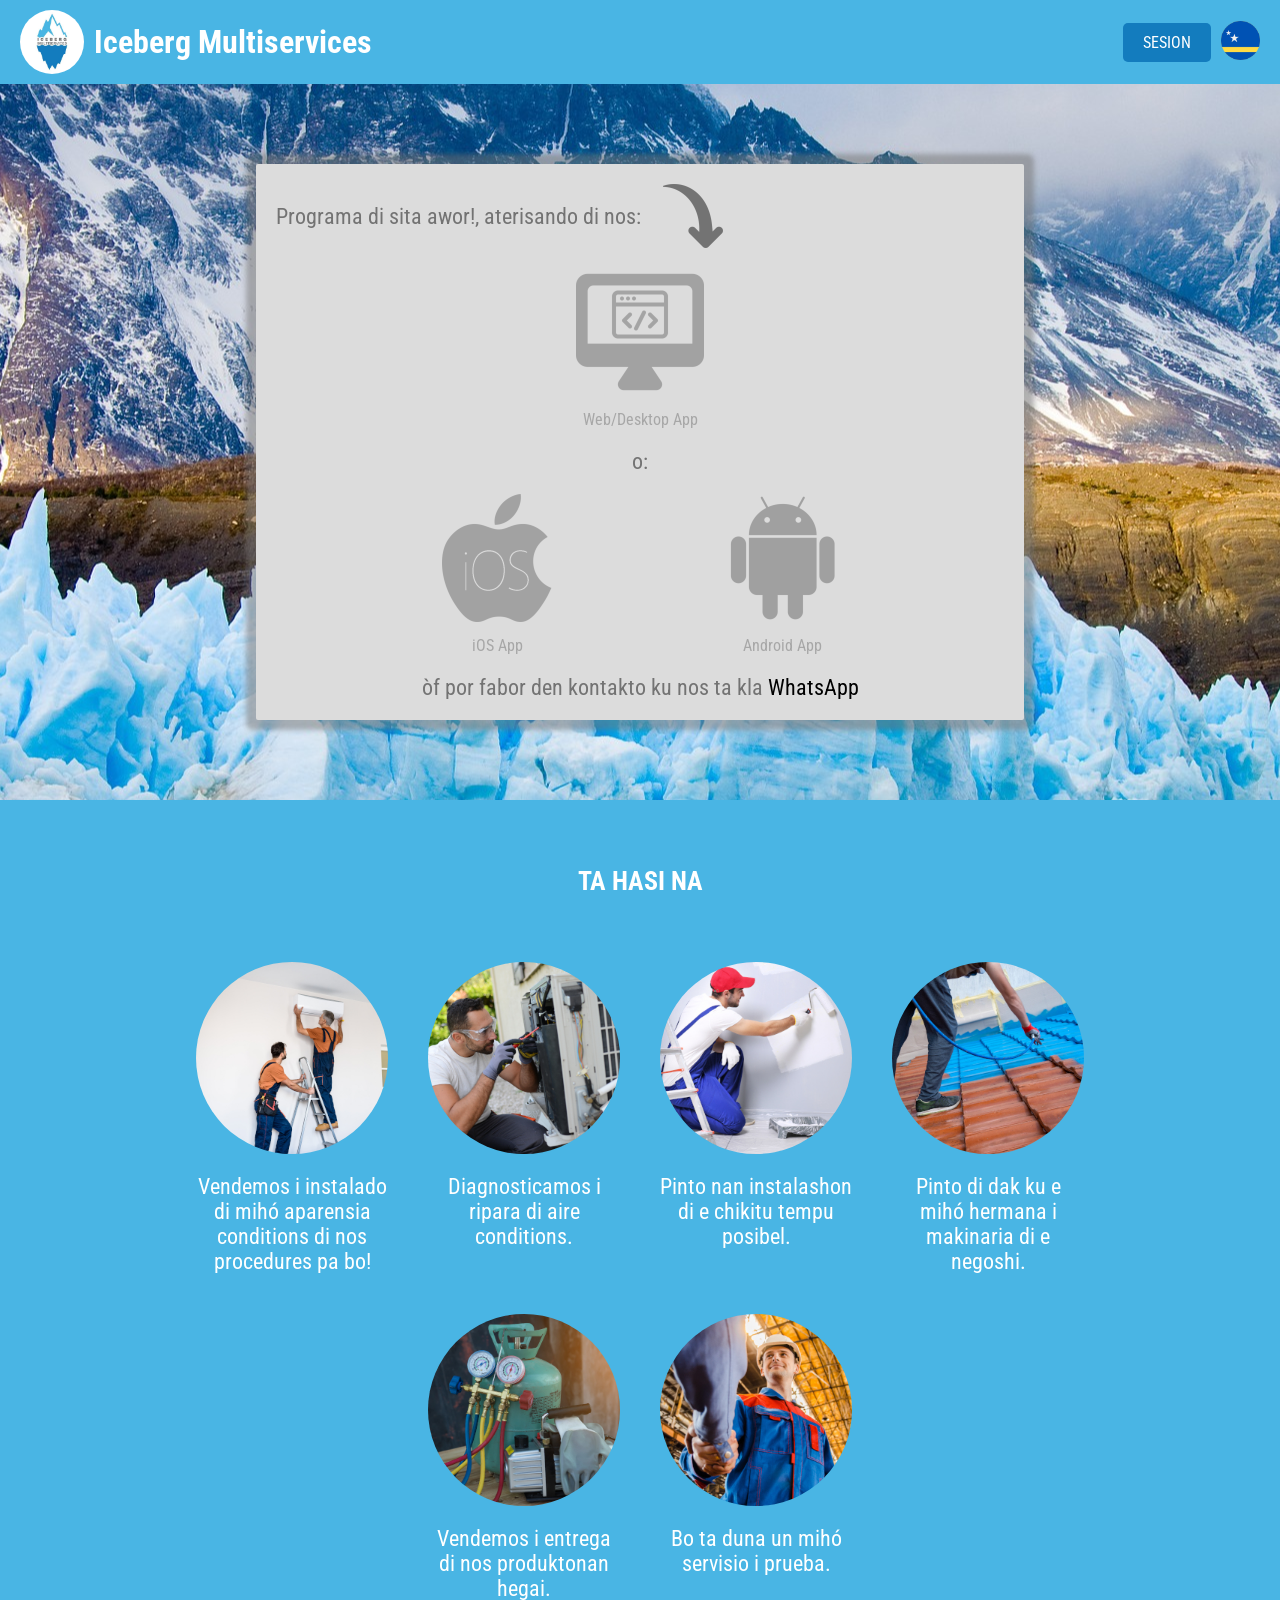
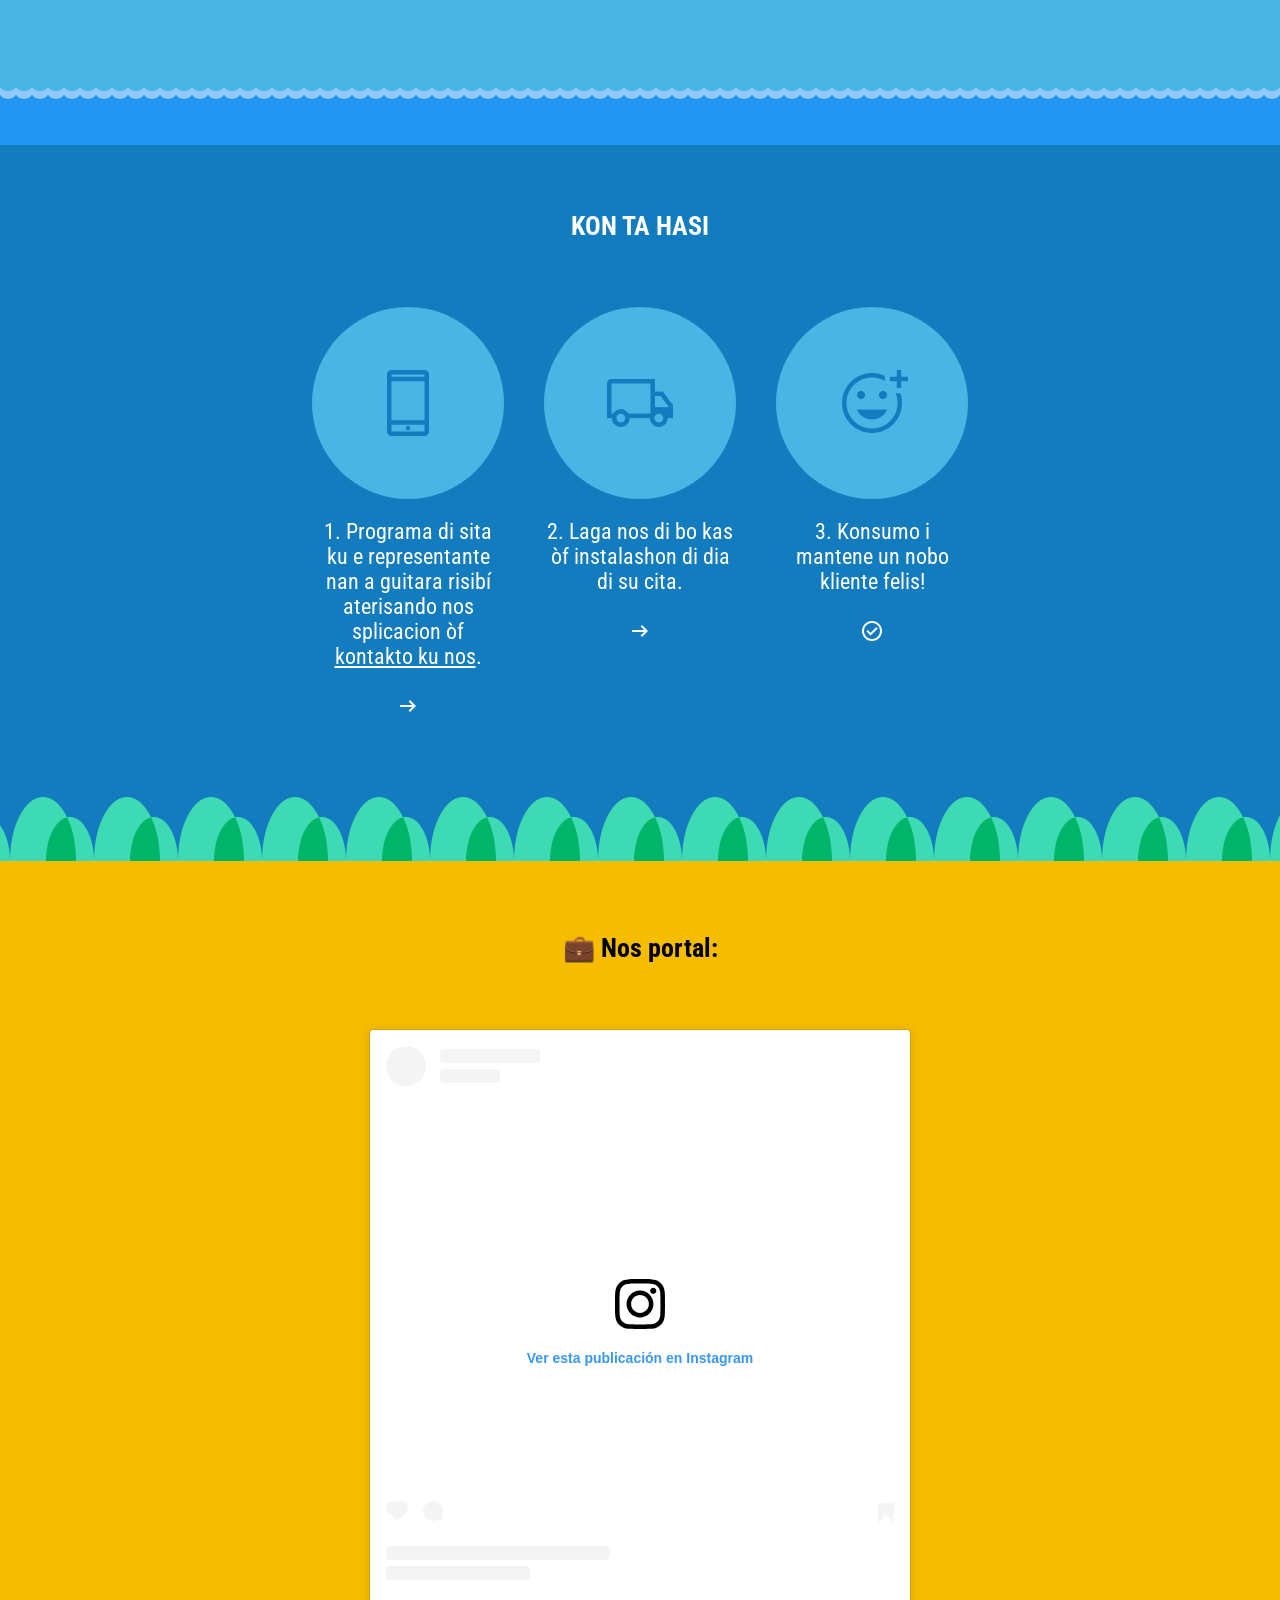
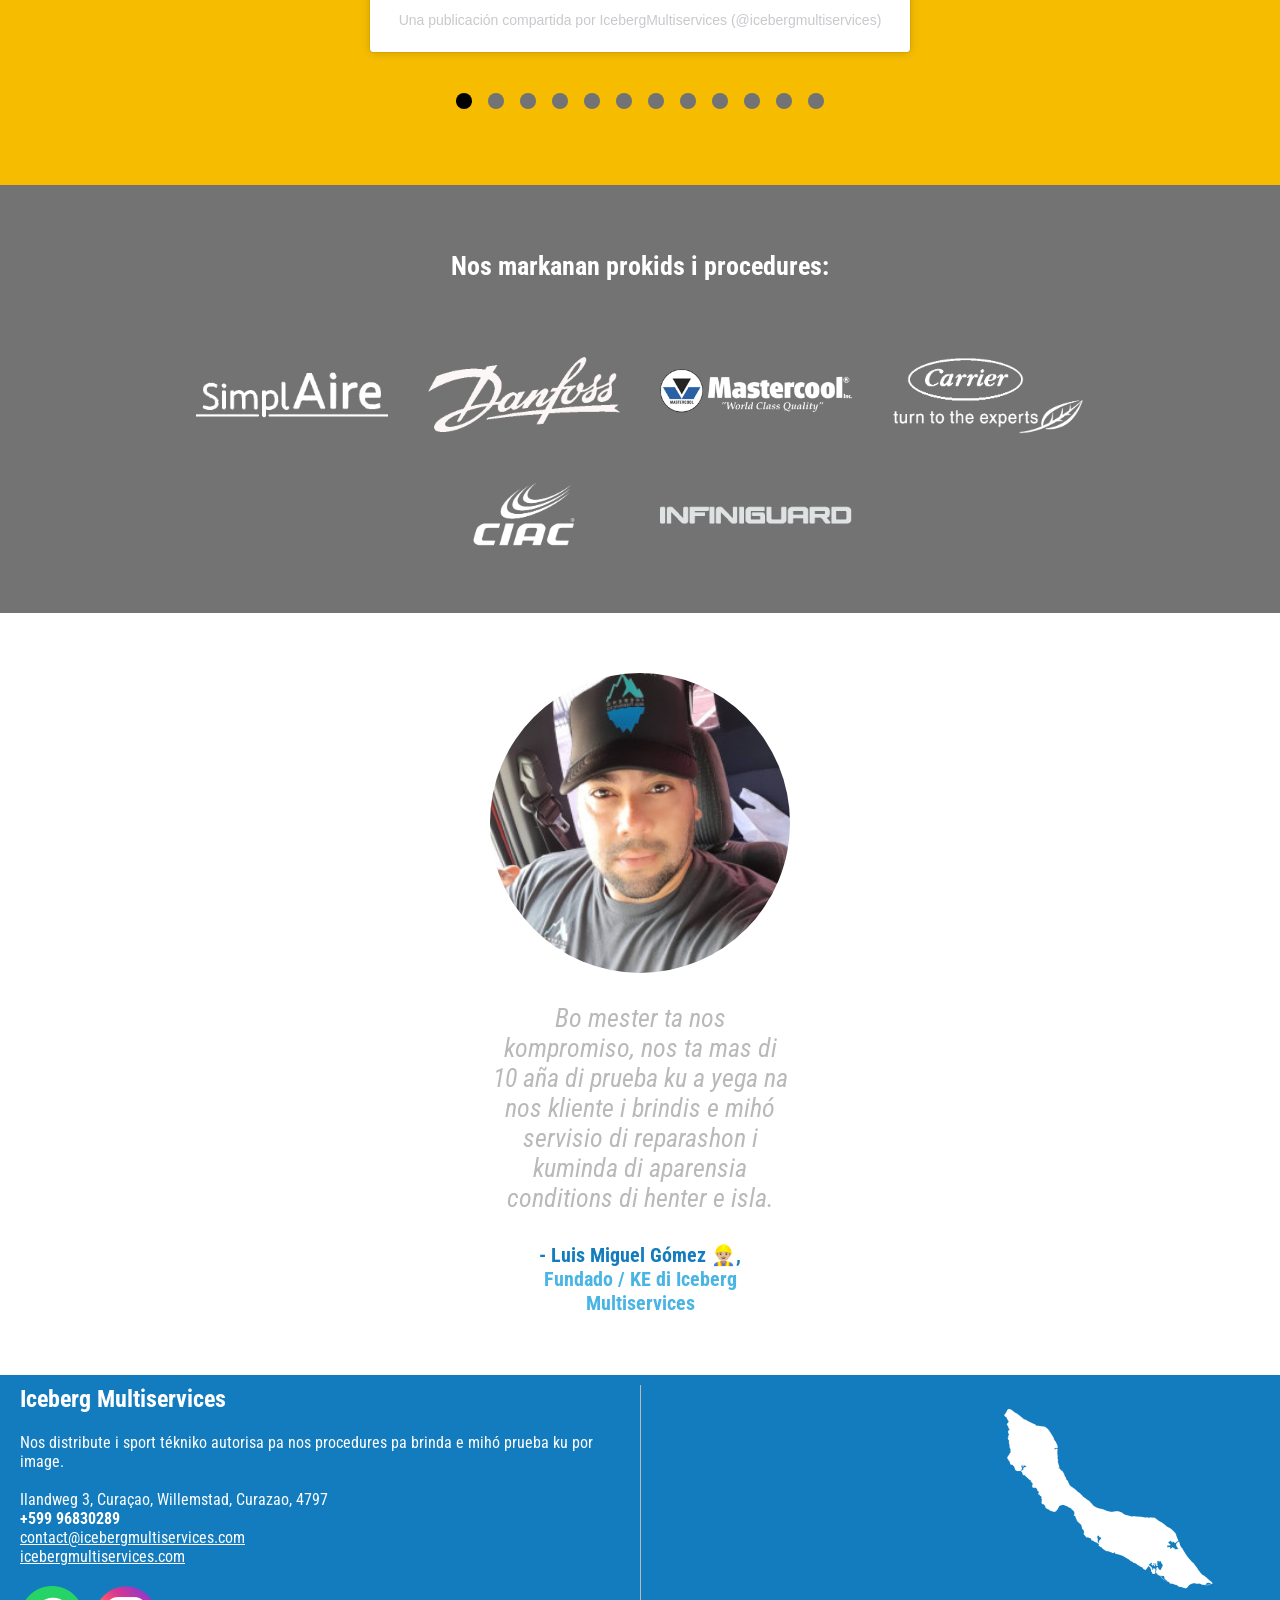
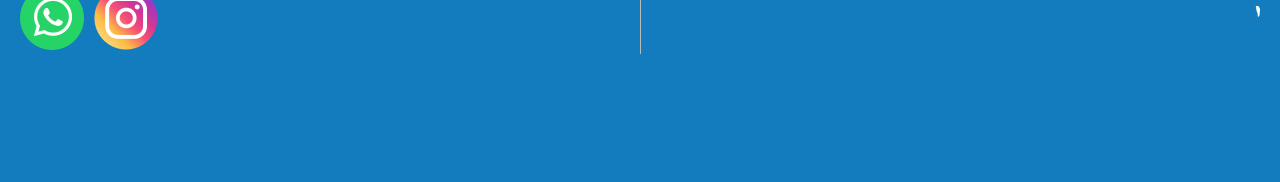
==== commit 18ffc17c: "Fix missing icons for Services and improve texts for Apps in Spanish." ====
--- a/index.html
+++ b/index.html
@@ -5,6 +5,7 @@
     <meta charset="UTF-8">
     <meta http-equiv="X-UA-Compatible" content="IE=edge">
     <meta name="viewport" content="width=device-width, initial-scale=1.0">
+    <meta name="theme-color" content="#49b5e4">
     <link rel="stylesheet" href="/css/index.css">
     <link rel="stylesheet" href="https://fonts.googleapis.com/css?family=Roboto%20Condensed">
     <link rel="stylesheet"
@@ -198,7 +199,7 @@
                     <span class="material-symbols-outlined dark-blue">local_shipping</span>
                 </div>
 
-                <p class="text white" data-i18n="we-go-to-your-house">2. We go to your house or facility the day of your appointment.<br /><br /><span
+                <p class="text white"><span data-i18n="we-go-to-your-house">2. We go to your house or facility the day of your appointment.</span><br /><br /><span
                         class="material-symbols-outlined white">arrow_right_alt</span></p>
             </div>
 
@@ -207,7 +208,7 @@
                     <span class="material-symbols-outlined dark-blue">add_reaction</span>
                 </div>
 
-                <p class="text white" data-i18n="we-get-a-new-customer">3. We get and keep a new happy customer!<br /><br /><span
+                <p class="text white"><span data-i18n="we-get-a-new-customer">We get and keep a new happy customer!</span><br /><br /><span
                         class="material-symbols-outlined white">check_circle</span></p>
             </div>
         </section>
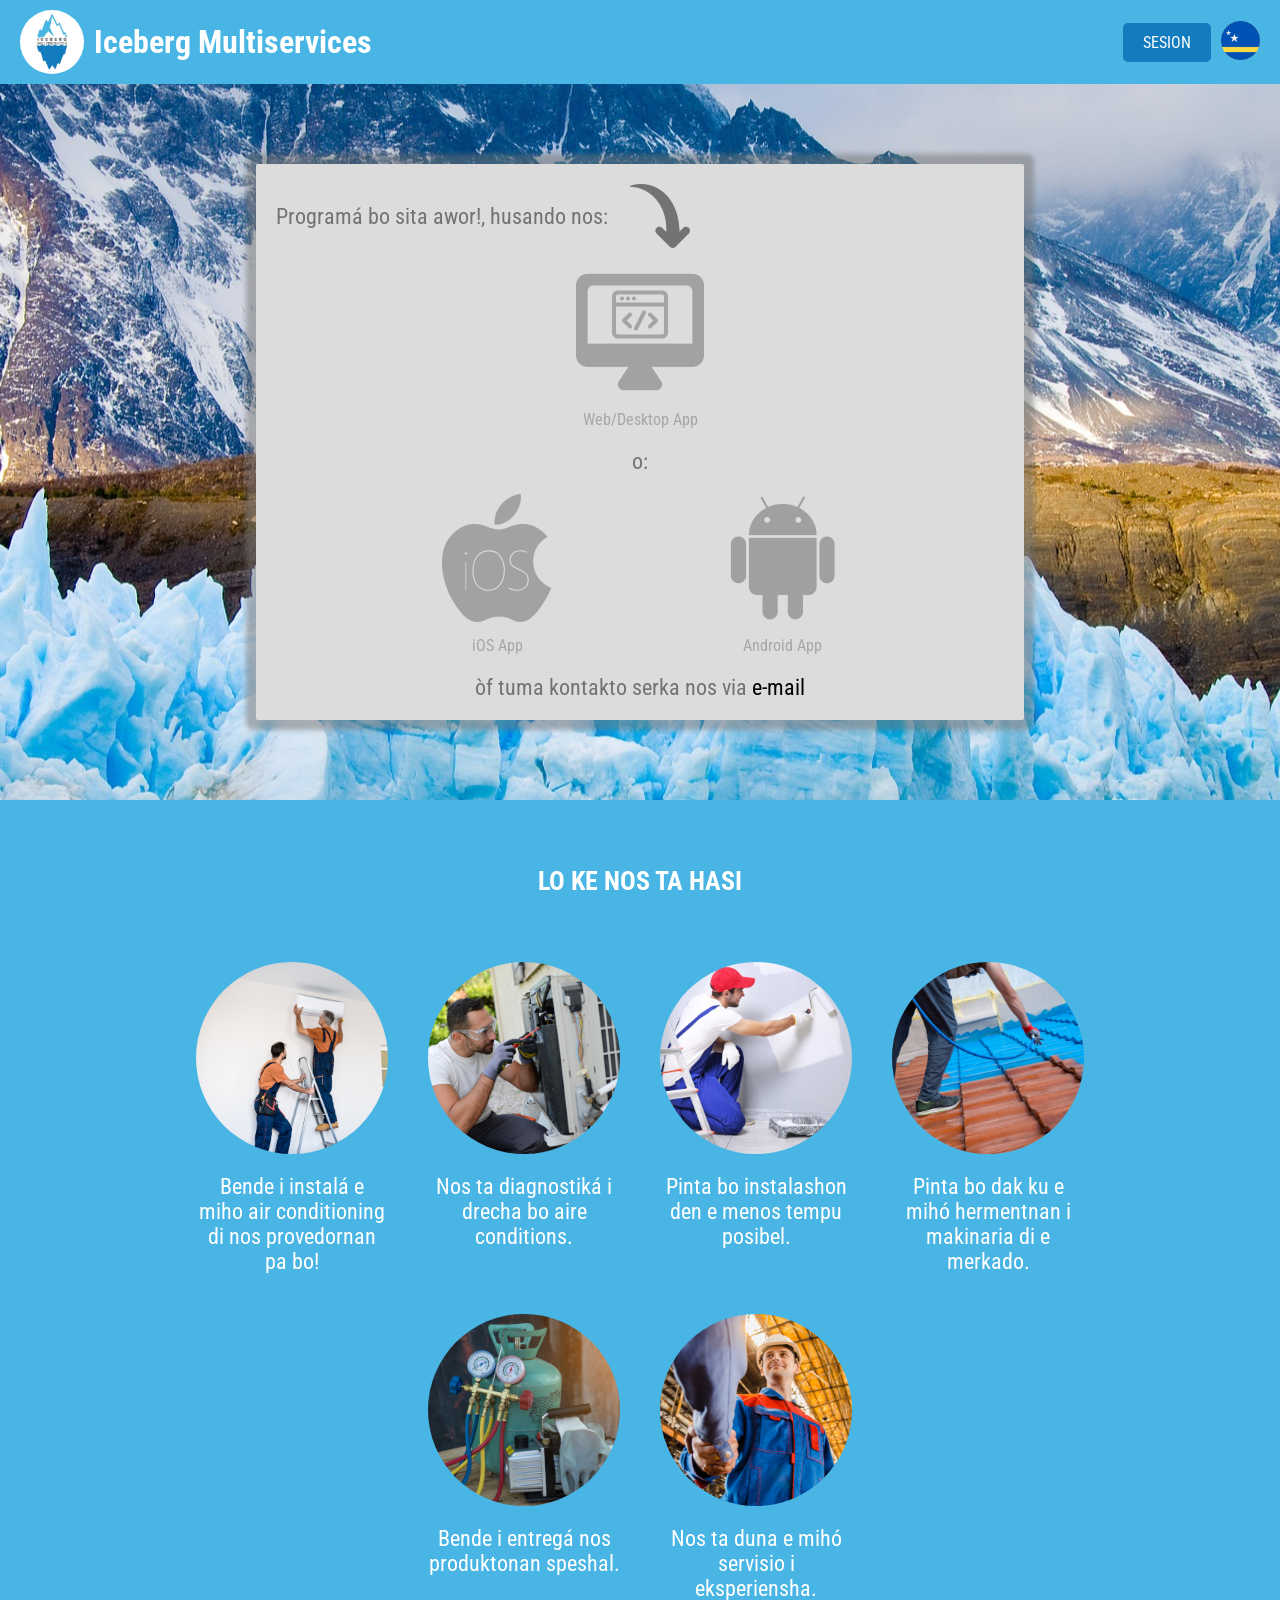
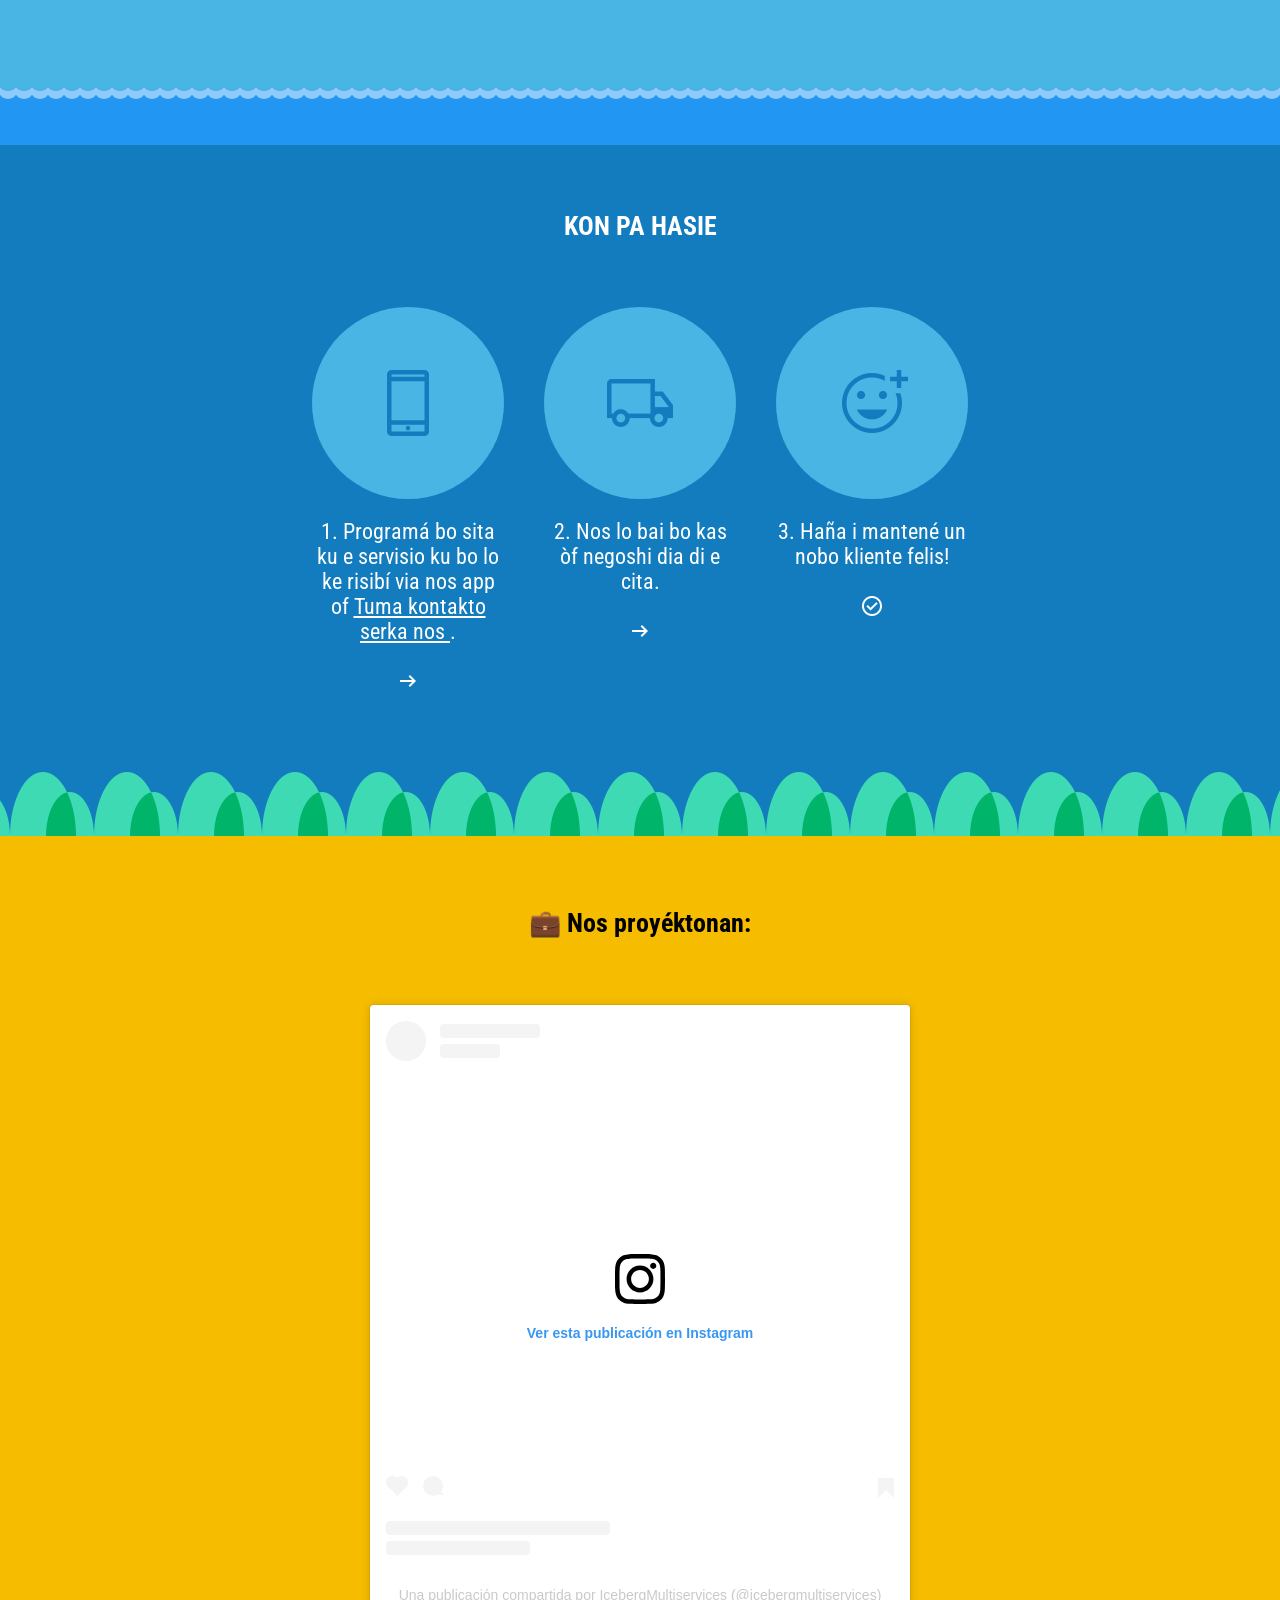
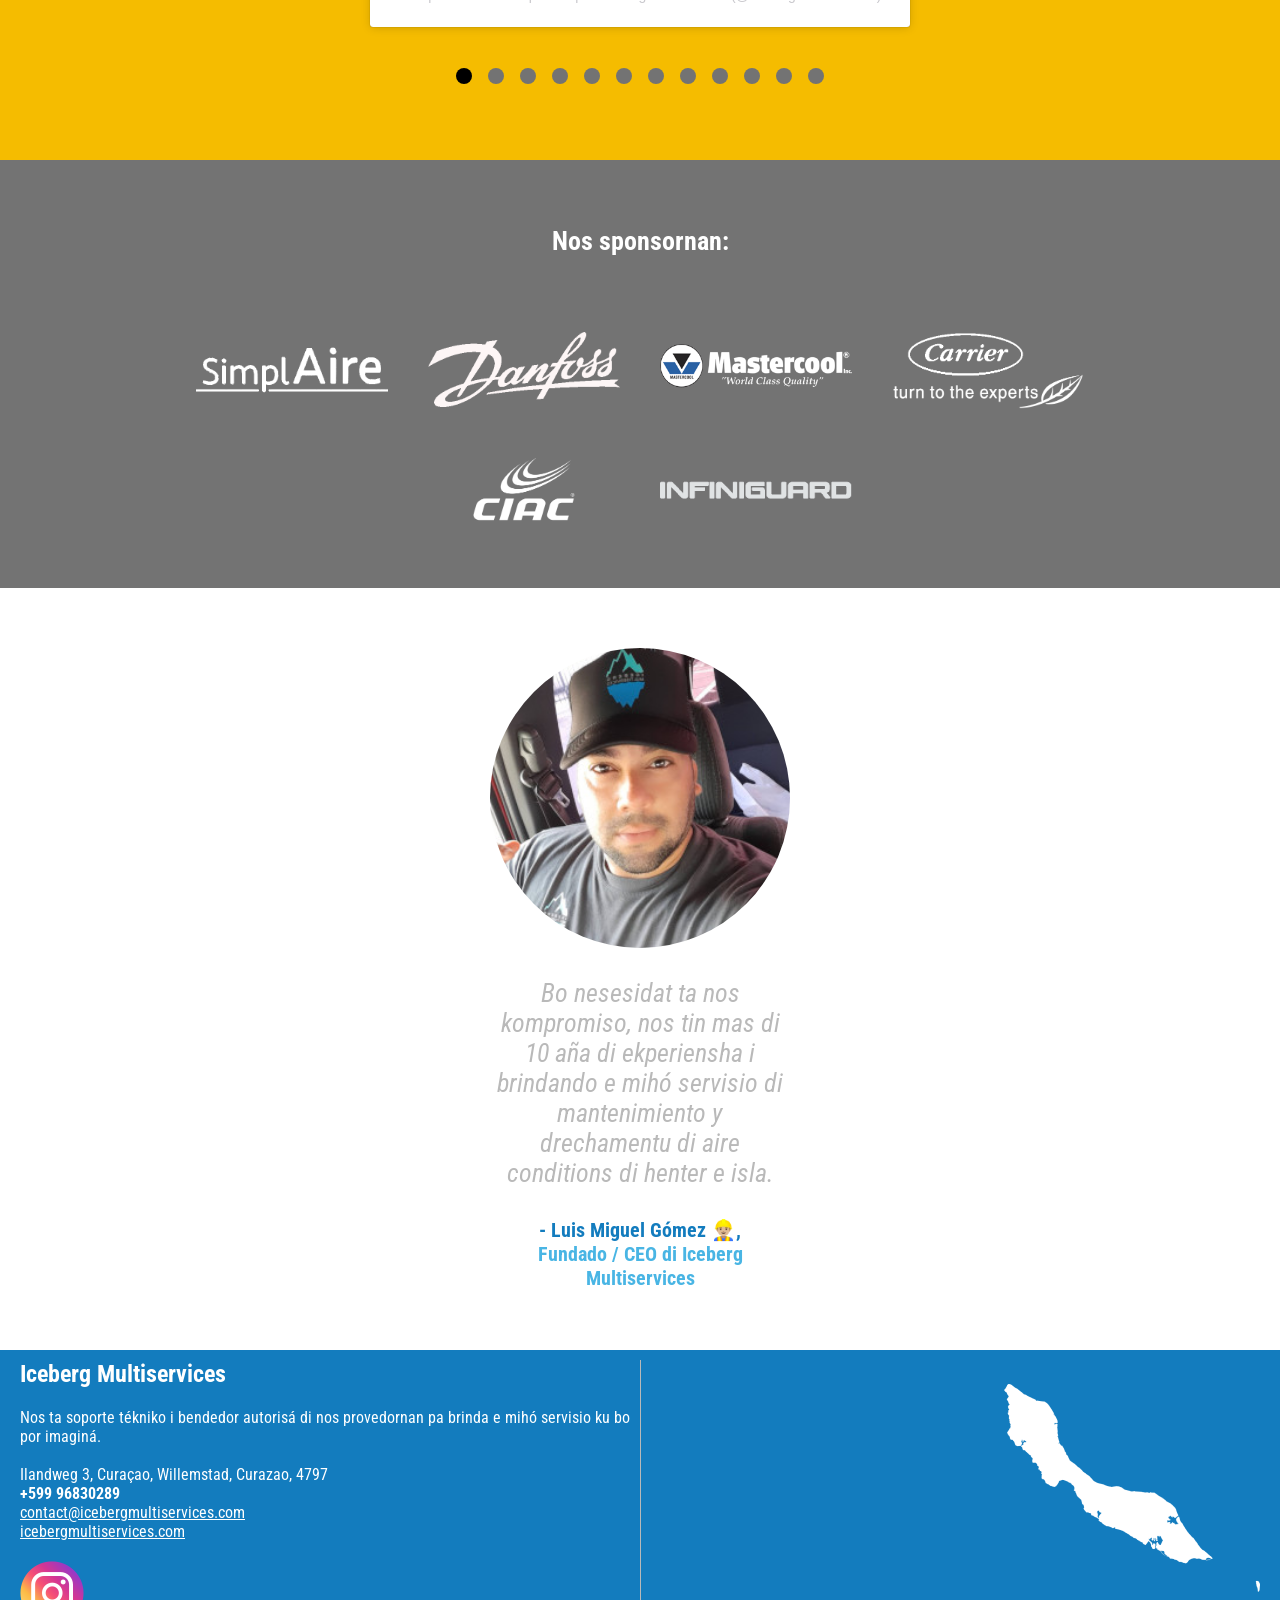
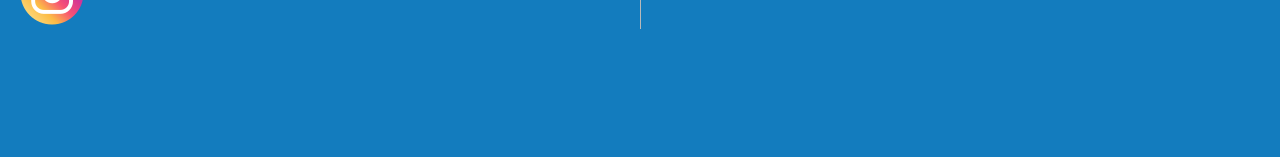
==== commit 0e45bdb3: "Alteré los archivos necesarios para cambiar de decir 'WhatsApp' a decir 'e-mail', siguiendo el issue" ====
--- a/index.html
+++ b/index.html
@@ -125,8 +125,7 @@
             </div>
 
             <div class="row header center">
-                <div class="dark-grey"><span data-i18n="or-contacting-us">or contacting us via</span> <a class="black" href="https://wa.me/59996830289"
-                        target="_blank" data-i18n="whatsapp">WhatsApp</a></div>
+                <div class="dark-grey"><span data-i18n="or-contacting-us">or contacting us via</span> <a class="black" href="mailto:contact@icebergmultiservices.com" target="_blank" data-i18n="e-mail">e-mail</a></div>
             </div>
         </div>
     </section>
@@ -190,7 +189,7 @@
                 </div>
 
                 <p class="text white"><span data-i18n="schedule-your-service">1. Schedule your appointment with the service you'd like to receive using our app
-                    or</span> <a class="white" href="https://wa.me/59996830289" target="_blank" data-i18n="contacting-us">contacting
+                    or</span> <a class="white" href="mailto:contact@icebergmultiservices.com" target="_blank" data-i18n="contacting-us">contacting
                         us</a>.<br /><br /><span class="material-symbols-outlined white">arrow_right_alt</span></p>
             </div>
 
@@ -361,9 +360,9 @@
             <a class="white" href="https://icebergmultiservices.com/" data-i18n="company-site">icebergmultiservices.com</a>
 
             <div class="linked-icons">
-                <a href="https://wa.me/59996830289" target="_blank">
-                    <img src="/img/index/whatsapp-logo.png" alt="WhatsApp Logo">
-                </a>
+                <!--<a href="https://wa.me/59996830289" target="_blank">-->
+                    <!--<img src="/img/index/whatsapp-logo.png" alt="WhatsApp Logo">-->
+                <!--</a>-->
 
                 <a href="https://www.instagram.com/icebergmultiservices/" target="_blank">
                     <img src="/img/index/instagram-logo.png" alt="Instagram Logo">
@@ -377,4 +376,4 @@
     </footer>
 </body>
 
-</html>+</html>
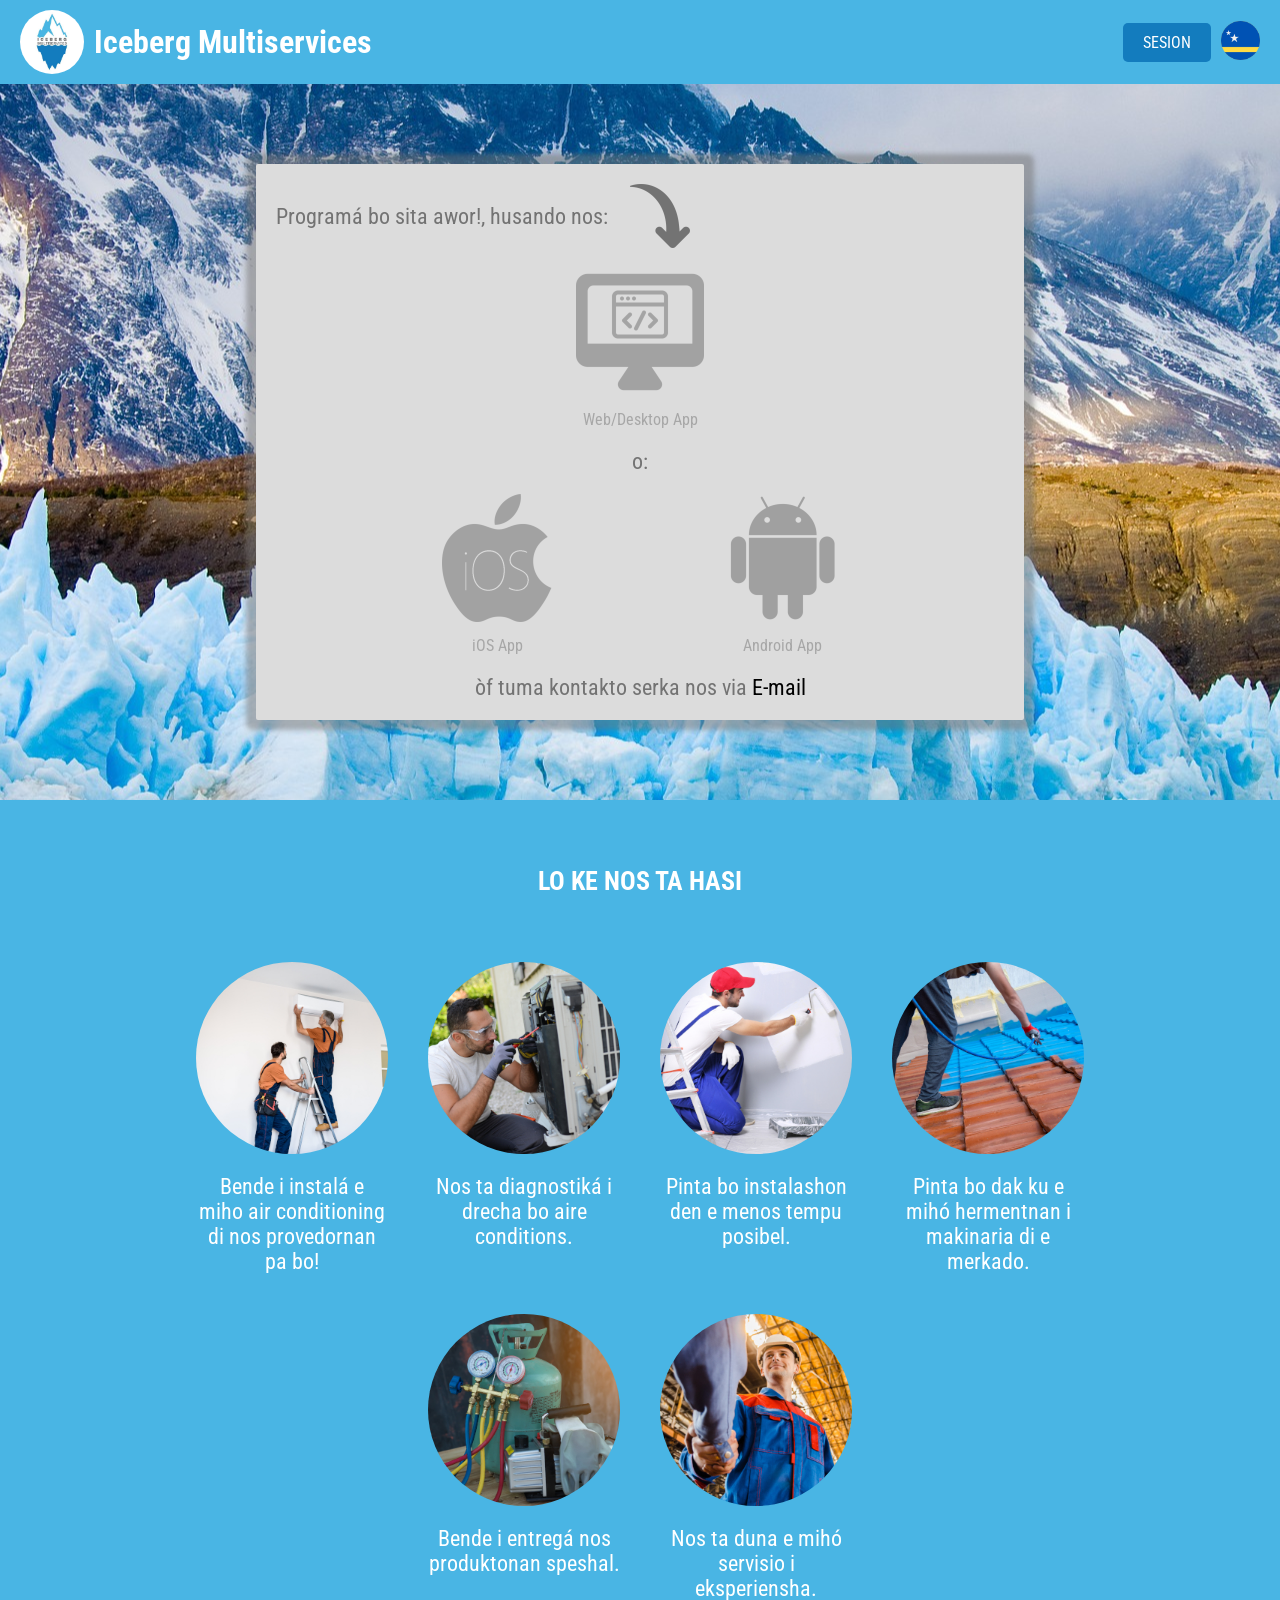
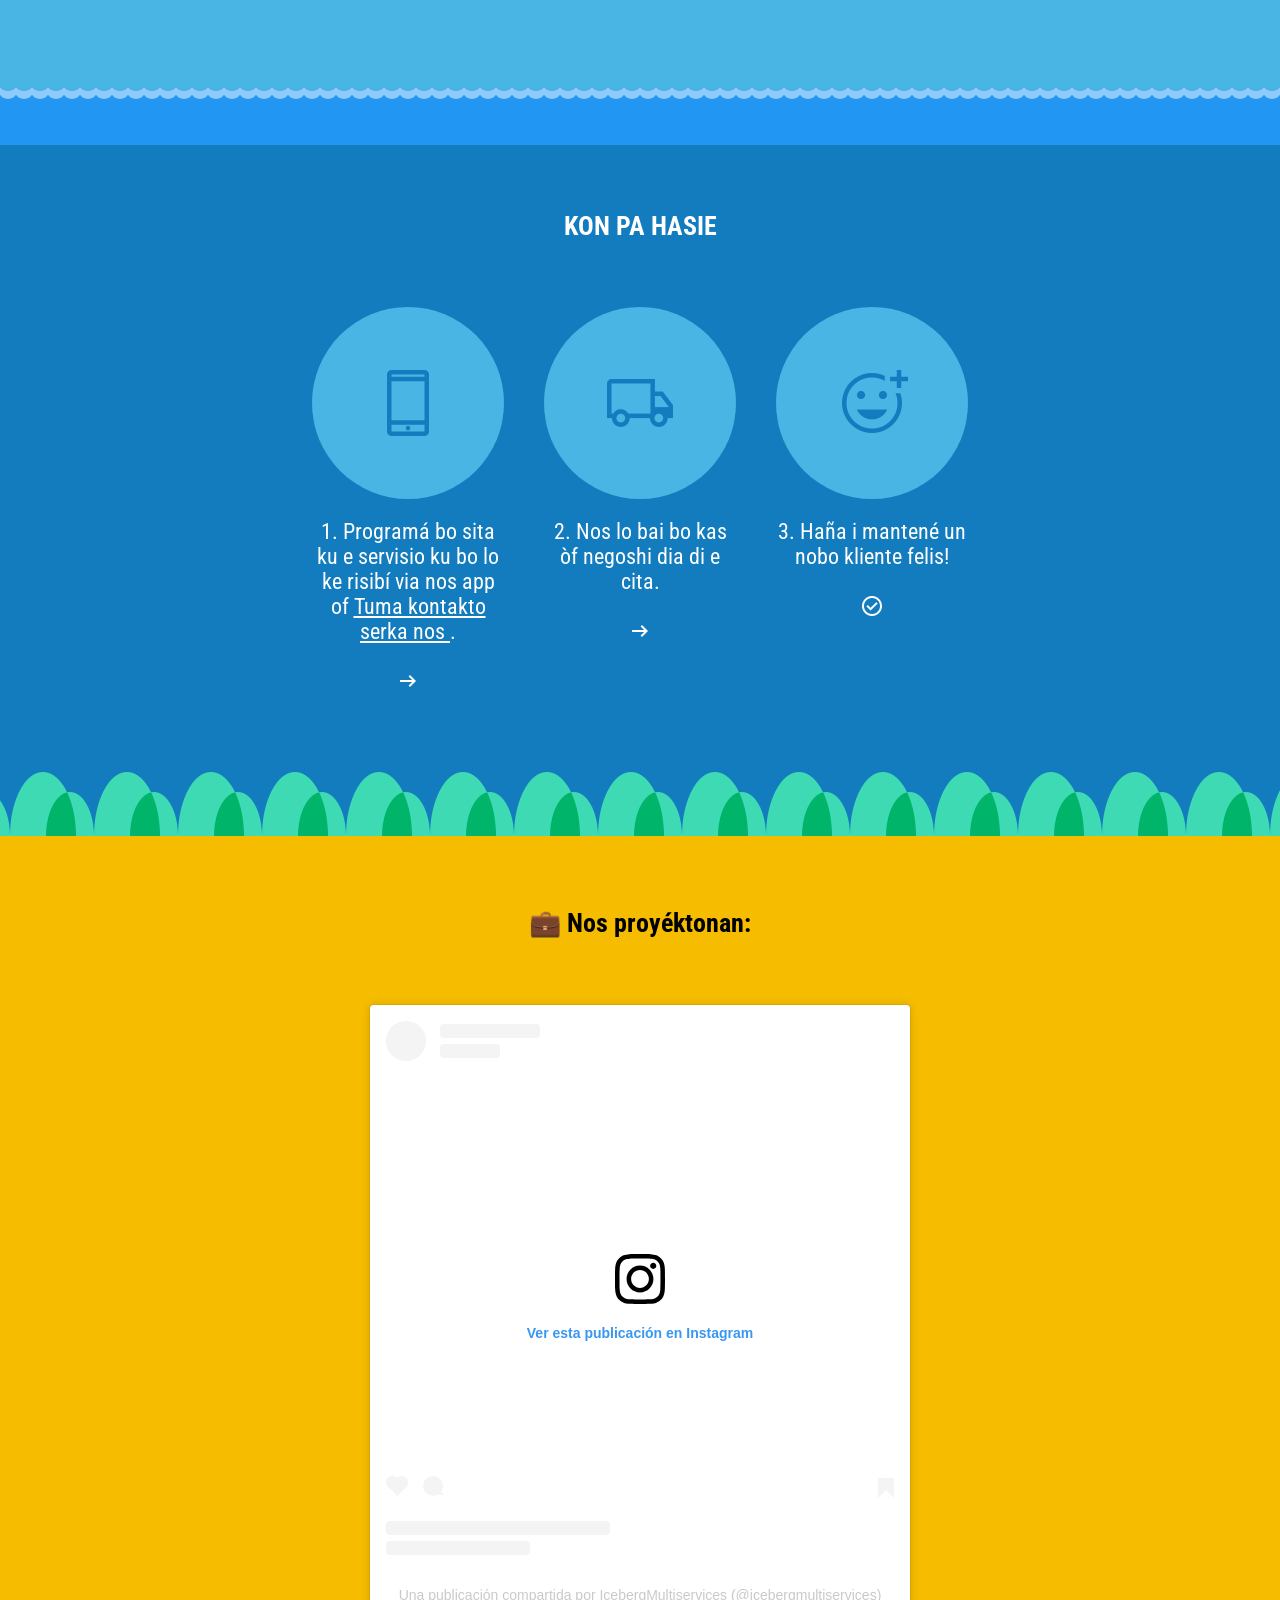
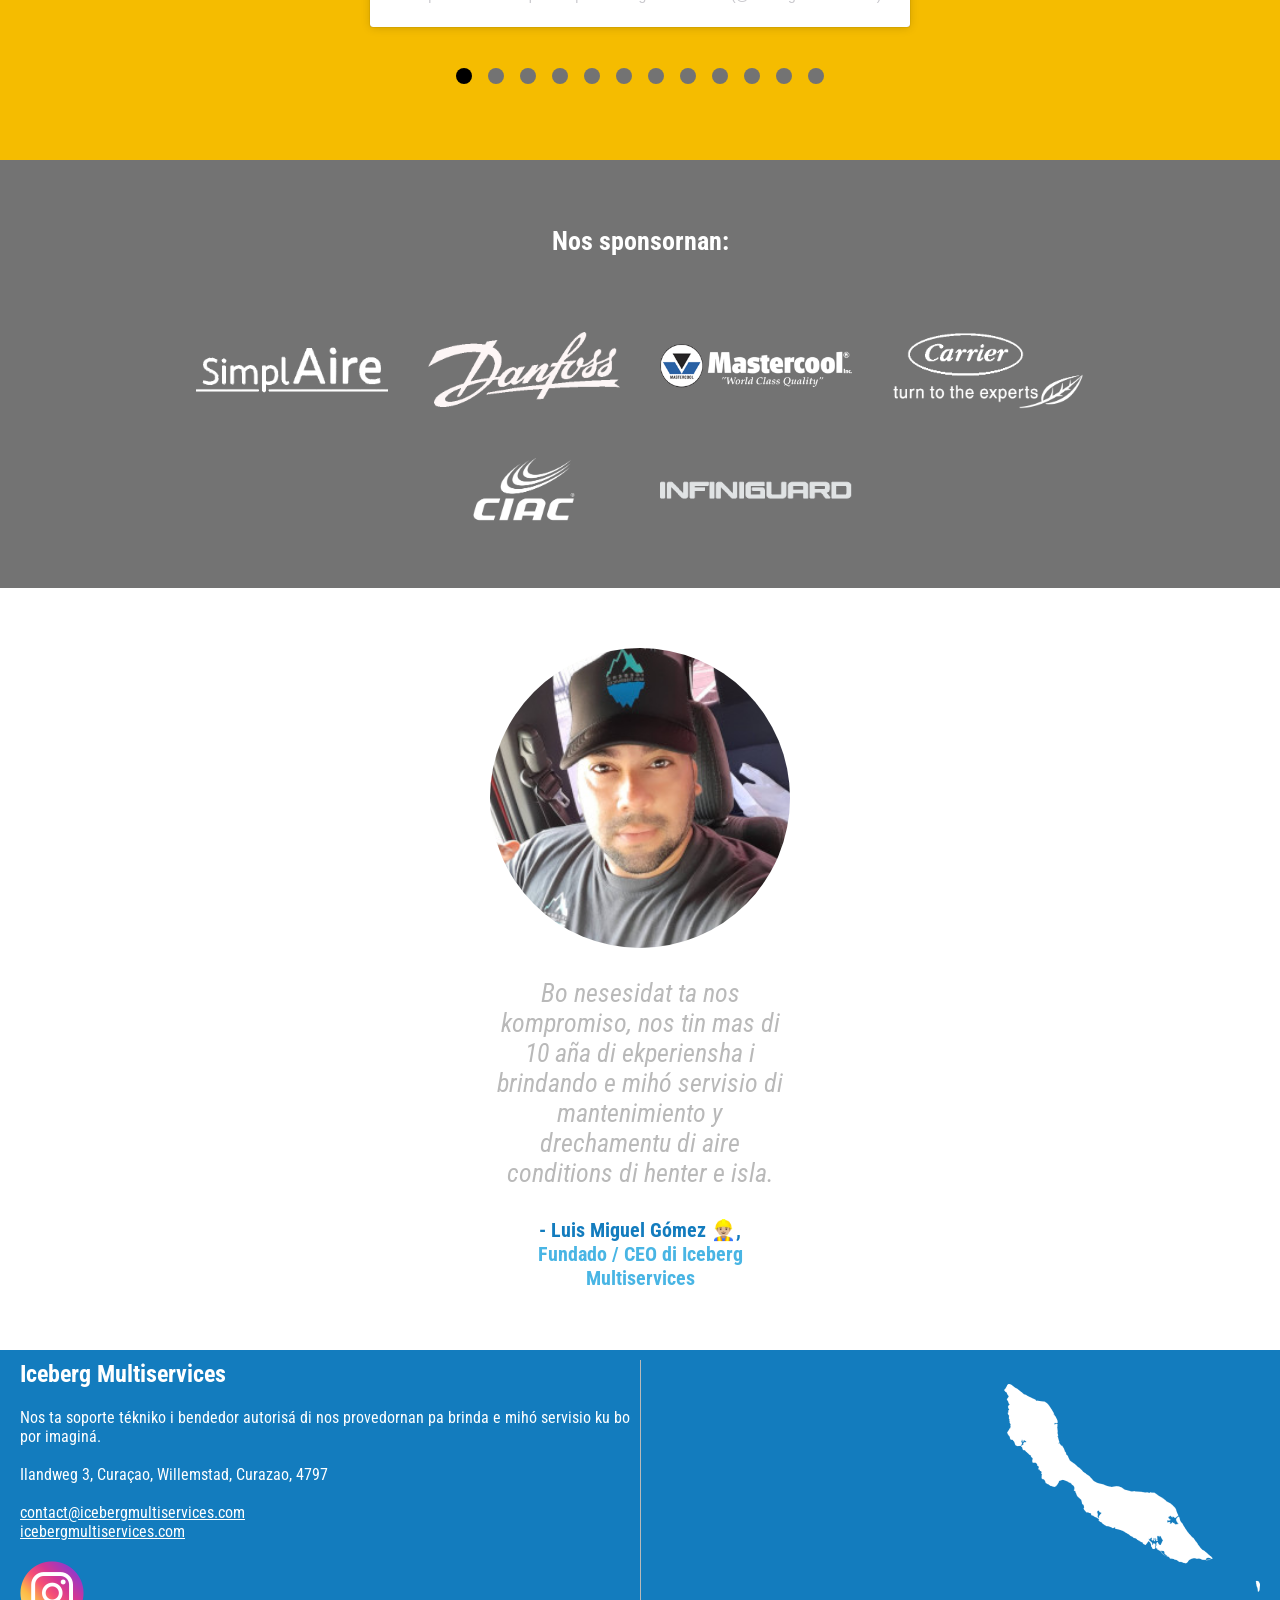
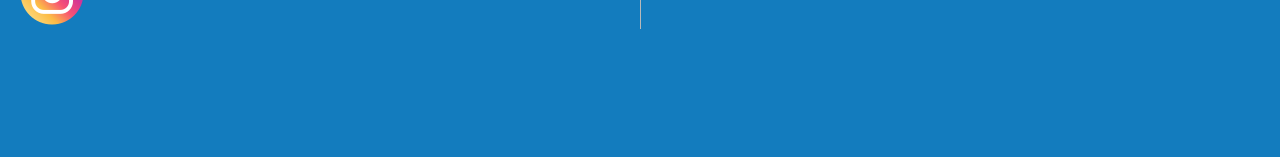
==== commit 7fb49274: "se cambio el whatsapp por el correo" ====
--- a/index.html
+++ b/index.html
@@ -125,7 +125,8 @@
             </div>
 
             <div class="row header center">
-                <div class="dark-grey"><span data-i18n="or-contacting-us">or contacting us via</span> <a class="black" href="mailto:contact@icebergmultiservices.com" target="_blank" data-i18n="e-mail">e-mail</a></div>
+                <div class="dark-grey"><span data-i18n="or-contacting-us">or contacting us via</span> <a class="black" href="mailto:contact@icebergmultiservices.com"
+                        target="_blank" data-i18n="email">Email</a></div>
             </div>
         </div>
     </section>
@@ -353,16 +354,16 @@
                 experience that you could ever imagine!</p>
             <br />
             <p class="white" data-i18n="company-address">Ilandweg 3, Curaçao, Willemstad, Curazao, 4797</p>
-            <b class="white" data-i18n="company-phone">+599 96830289</b>
+            <!-- <b class="white" data-i18n="company-phone">+599 96830289</b> -->
             <br />
             <a class="white" href="mailto:contact@icebergmultiservices.com" data-i18n="company-email">contact@icebergmultiservices.com</a>
             <br />
             <a class="white" href="https://icebergmultiservices.com/" data-i18n="company-site">icebergmultiservices.com</a>
 
             <div class="linked-icons">
-                <!--<a href="https://wa.me/59996830289" target="_blank">-->
-                    <!--<img src="/img/index/whatsapp-logo.png" alt="WhatsApp Logo">-->
-                <!--</a>-->
+                <!-- <a href="https://wa.me/59996830289" target="_blank">
+                    <img src="/img/index/whatsapp-logo.png" alt="WhatsApp Logo">
+                </a> -->
 
                 <a href="https://www.instagram.com/icebergmultiservices/" target="_blank">
                     <img src="/img/index/instagram-logo.png" alt="Instagram Logo">
@@ -376,4 +377,4 @@
     </footer>
 </body>
 
-</html>
+</html>
